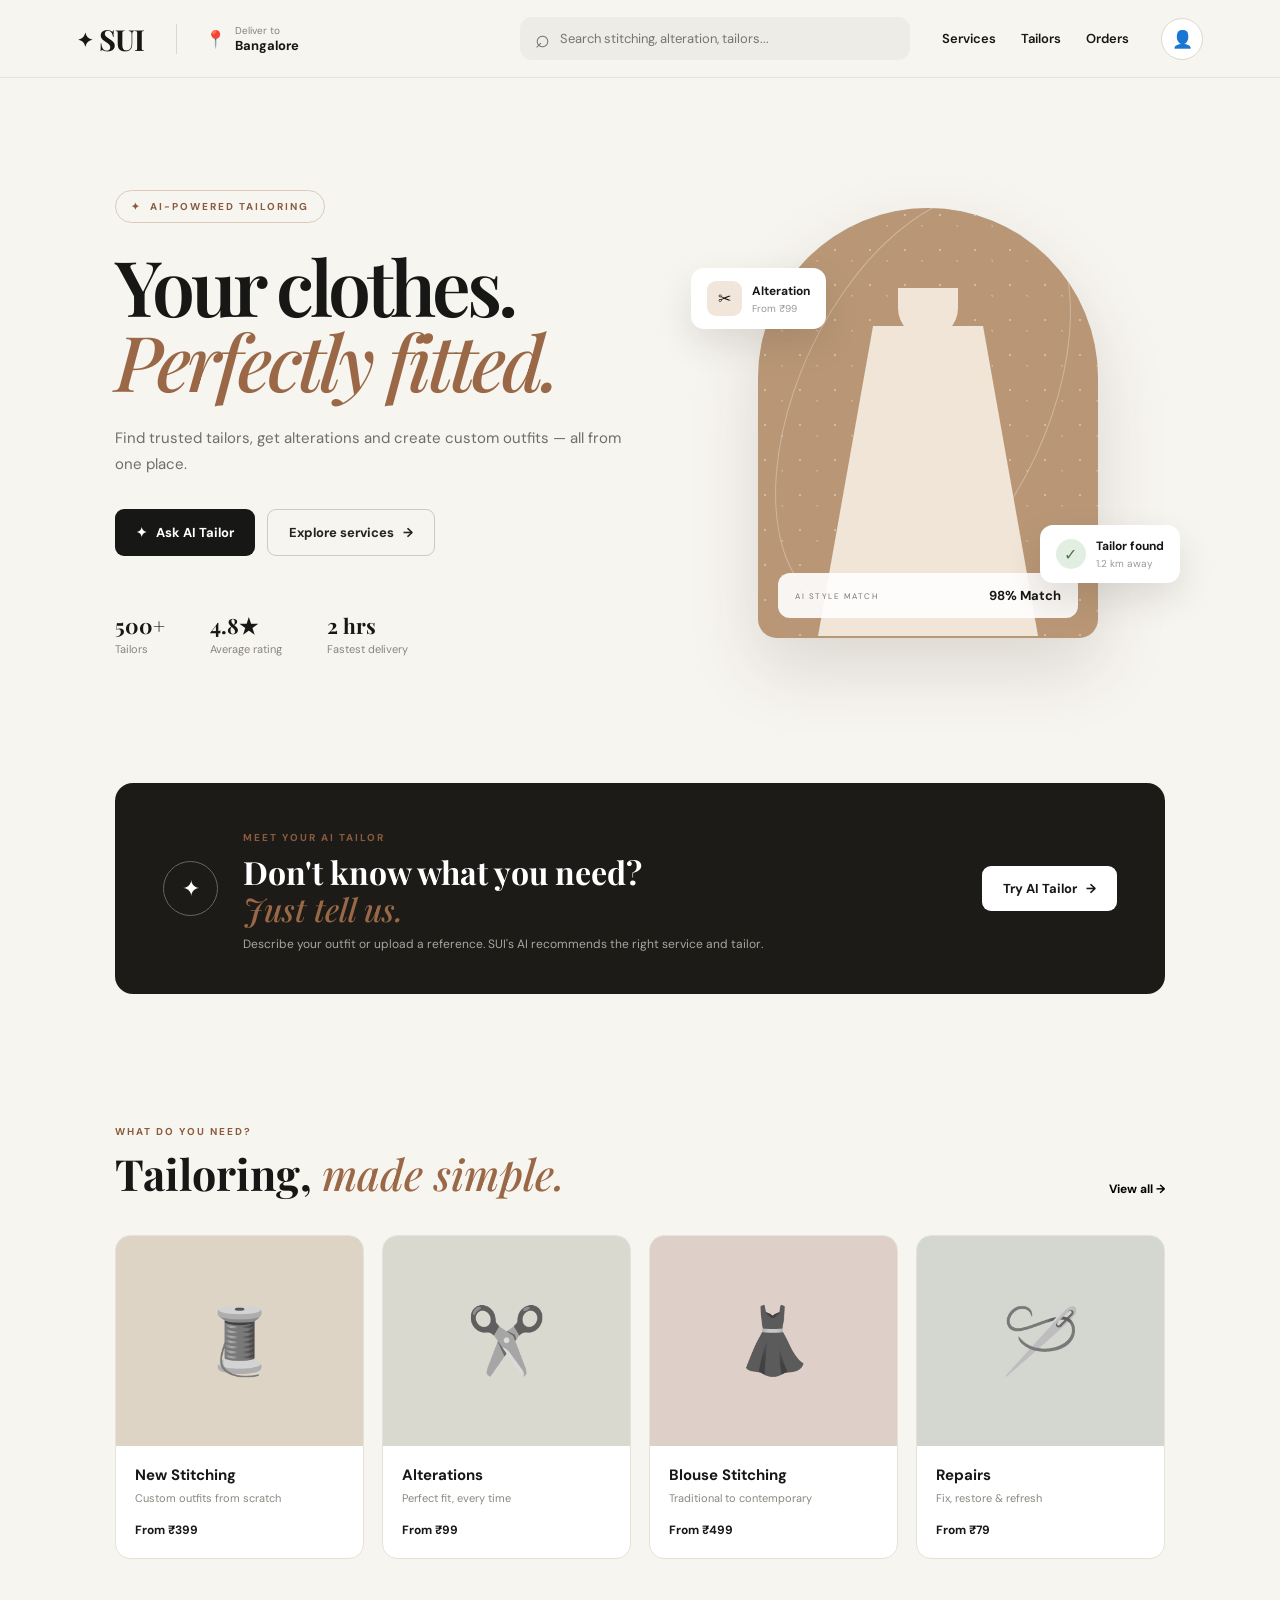
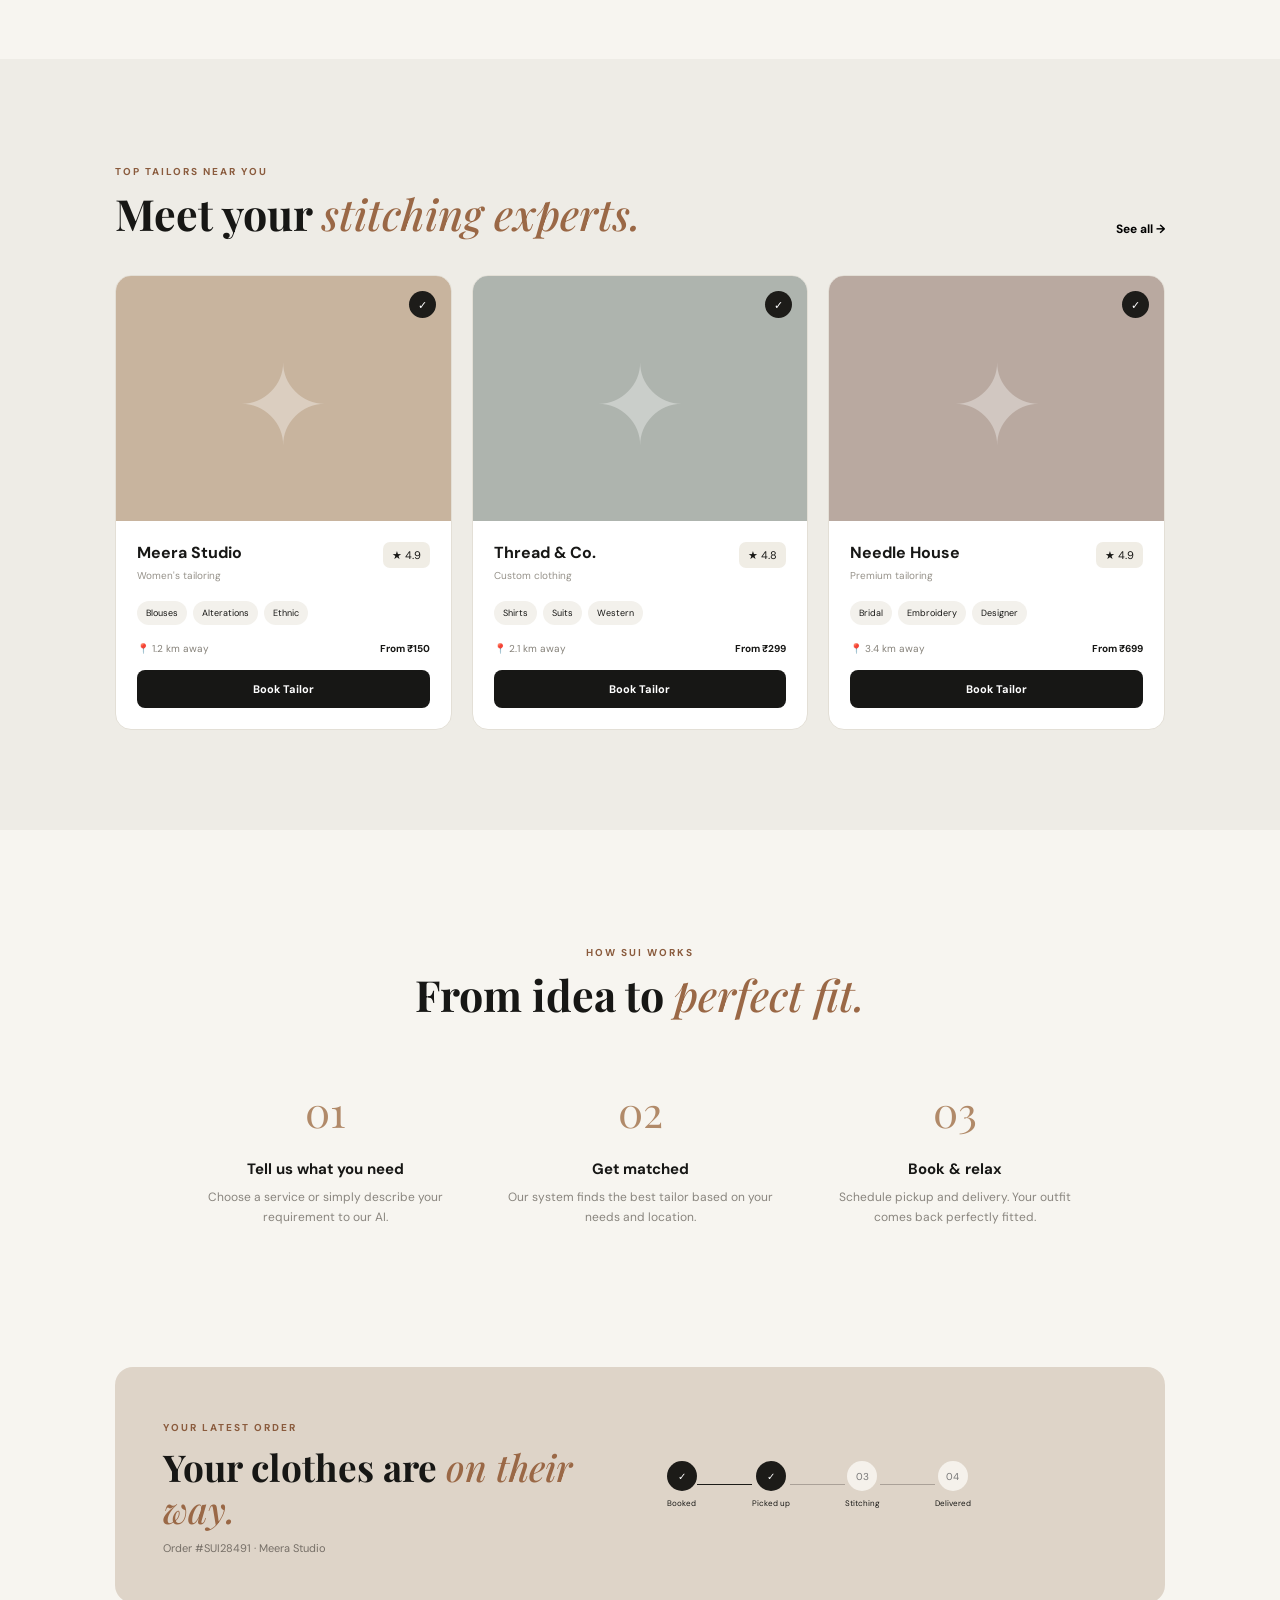
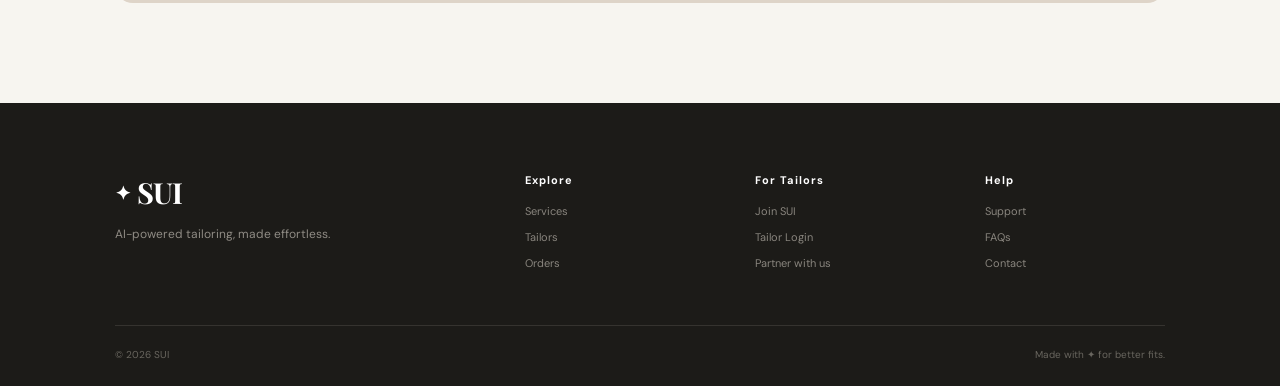
==== index.html @ bcc304ee "Add files via upload" ====
<!DOCTYPE html>
<html lang="en">
<head>
    <meta charset="UTF-8">
    <meta name="viewport" content="width=device-width, initial-scale=1.0">

    <title>SUI — AI Tailoring</title>

    <link rel="preconnect" href="https://fonts.googleapis.com">
    <link rel="preconnect" href="https://fonts.gstatic.com" crossorigin>

    <link href="https://fonts.googleapis.com/css2?family=DM+Sans:wght@400;500;600;700&family=Playfair+Display:wght@500;600;700&display=swap" rel="stylesheet">

    <link rel="stylesheet" href="style.css">
</head>

<body>

<!-- =========================================================
     NAVBAR
========================================================= -->

<nav class="navbar">

    <div class="logo">
        <span class="logo-icon">✦</span>
        SUI
    </div>

    <div class="location">
        <span>📍</span>
        <div>
            <small>Deliver to</small>
            <strong>Bangalore</strong>
        </div>
    </div>

    <div class="nav-search">
        <span>⌕</span>
        <input
            type="text"
            id="searchInput"
            placeholder="Search stitching, alteration, tailors..."
        >
    </div>

    <div class="nav-links">
        <a href="#services">Services</a>
        <a href="#tailors">Tailors</a>
        <a href="#orders">Orders</a>
    </div>

    <button class="profile-btn">
        <span>👤</span>
    </button>

</nav>


<!-- =========================================================
     HERO
========================================================= -->

<section class="hero">

    <div class="hero-content">

        <div class="hero-badge">
            <span>✦</span>
            AI-POWERED TAILORING
        </div>

        <h1>
            Your clothes.
            <br>
            <em>Perfectly fitted.</em>
        </h1>

        <p>
            Find trusted tailors, get alterations and create
            custom outfits — all from one place.
        </p>

        <div class="hero-buttons">

            <button class="primary-btn" onclick="openAI()">
                <span>✦</span>
                Ask AI Tailor
            </button>

            <button class="secondary-btn" onclick="scrollToServices()">
                Explore services
                <span>→</span>
            </button>

        </div>

        <div class="hero-stats">

            <div>
                <strong>500+</strong>
                <span>Tailors</span>
            </div>

            <div>
                <strong>4.8★</strong>
                <span>Average rating</span>
            </div>

            <div>
                <strong>2 hrs</strong>
                <span>Fastest delivery</span>
            </div>

        </div>

    </div>


    <div class="hero-visual">

        <div class="floating-card card-one">
            <span class="floating-icon">✂</span>
            <div>
                <strong>Alteration</strong>
                <small>From ₹99</small>
            </div>
        </div>

        <div class="fashion-card">

            <div class="fashion-pattern">
                <div class="thread-line"></div>

                <div class="dress-shape">
                    <div class="dress-neck"></div>
                    <div class="dress-body"></div>
                </div>
            </div>

            <div class="fashion-label">
                <span>AI STYLE MATCH</span>
                <strong>98% Match</strong>
            </div>

        </div>

        <div class="floating-card card-two">
            <span class="check">✓</span>
            <div>
                <strong>Tailor found</strong>
                <small>1.2 km away</small>
            </div>
        </div>

    </div>

</section>


<!-- =========================================================
     AI BANNER
========================================================= -->

<section class="ai-section">

    <div class="ai-box">

        <div class="ai-left">

            <div class="ai-symbol">✦</div>

            <div>
                <span class="section-label">MEET YOUR AI TAILOR</span>

                <h2>
                    Don't know what you need?
                    <br>
                    <em>Just tell us.</em>
                </h2>

                <p>
                    Describe your outfit or upload a reference.
                    SUI's AI recommends the right service and tailor.
                </p>
            </div>

        </div>

        <button class="white-btn" onclick="openAI()">
            Try AI Tailor
            <span>→</span>
        </button>

    </div>

</section>


<!-- =========================================================
     SERVICES
========================================================= -->

<section class="section" id="services">

    <div class="section-heading">

        <div>
            <span class="section-label">WHAT DO YOU NEED?</span>

            <h2>
                Tailoring,
                <em>made simple.</em>
            </h2>
        </div>

        <button class="view-btn">
            View all →
        </button>

    </div>


    <div class="service-grid">

        <div class="service-card" onclick="selectService('Stitching')">
            <div class="service-image stitching">
                <span>🧵</span>
            </div>

            <div class="service-info">
                <h3>New Stitching</h3>
                <p>Custom outfits from scratch</p>
                <strong>From ₹399</strong>
            </div>
        </div>


        <div class="service-card" onclick="selectService('Alteration')">
            <div class="service-image alteration">
                <span>✂️</span>
            </div>

            <div class="service-info">
                <h3>Alterations</h3>
                <p>Perfect fit, every time</p>
                <strong>From ₹99</strong>
            </div>
        </div>


        <div class="service-card" onclick="selectService('Blouse')">
            <div class="service-image blouse">
                <span>👗</span>
            </div>

            <div class="service-info">
                <h3>Blouse Stitching</h3>
                <p>Traditional to contemporary</p>
                <strong>From ₹499</strong>
            </div>
        </div>


        <div class="service-card" onclick="selectService('Repair')">
            <div class="service-image repair">
                <span>🪡</span>
            </div>

            <div class="service-info">
                <h3>Repairs</h3>
                <p>Fix, restore & refresh</p>
                <strong>From ₹79</strong>
            </div>
        </div>

    </div>

</section>


<!-- =========================================================
     TAILORS
========================================================= -->

<section class="section tailor-section" id="tailors">

    <div class="section-heading">

        <div>
            <span class="section-label">TOP TAILORS NEAR YOU</span>

            <h2>
                Meet your
                <em>stitching experts.</em>
            </h2>
        </div>

        <button class="view-btn">
            See all →
        </button>

    </div>


    <div class="tailor-grid">

        <!-- Tailor 1 -->

        <div class="tailor-card">

            <div class="tailor-photo photo-one">
                <span class="verified">✓</span>
            </div>

            <div class="tailor-content">

                <div class="tailor-title">
                    <div>
                        <h3>Meera Studio</h3>
                        <span>Women's tailoring</span>
                    </div>

                    <div class="rating">
                        ★ 4.9
                    </div>
                </div>

                <div class="tailor-tags">
                    <span>Blouses</span>
                    <span>Alterations</span>
                    <span>Ethnic</span>
                </div>

                <div class="tailor-bottom">
                    <span>📍 1.2 km away</span>
                    <strong>From ₹150</strong>
                </div>

                <button class="book-btn" onclick="bookTailor('Meera Studio')">
                    Book Tailor
                </button>

            </div>

        </div>


        <!-- Tailor 2 -->

        <div class="tailor-card">

            <div class="tailor-photo photo-two">
                <span class="verified">✓</span>
            </div>

            <div class="tailor-content">

                <div class="tailor-title">
                    <div>
                        <h3>Thread & Co.</h3>
                        <span>Custom clothing</span>
                    </div>

                    <div class="rating">
                        ★ 4.8
                    </div>
                </div>

                <div class="tailor-tags">
                    <span>Shirts</span>
                    <span>Suits</span>
                    <span>Western</span>
                </div>

                <div class="tailor-bottom">
                    <span>📍 2.1 km away</span>
                    <strong>From ₹299</strong>
                </div>

                <button class="book-btn" onclick="bookTailor('Thread & Co.')">
                    Book Tailor
                </button>

            </div>

        </div>


        <!-- Tailor 3 -->

        <div class="tailor-card">

            <div class="tailor-photo photo-three">
                <span class="verified">✓</span>
            </div>

            <div class="tailor-content">

                <div class="tailor-title">
                    <div>
                        <h3>Needle House</h3>
                        <span>Premium tailoring</span>
                    </div>

                    <div class="rating">
                        ★ 4.9
                    </div>
                </div>

                <div class="tailor-tags">
                    <span>Bridal</span>
                    <span>Embroidery</span>
                    <span>Designer</span>
                </div>

                <div class="tailor-bottom">
                    <span>📍 3.4 km away</span>
                    <strong>From ₹699</strong>
                </div>

                <button class="book-btn" onclick="bookTailor('Needle House')">
                    Book Tailor
                </button>

            </div>

        </div>

    </div>

</section>


<!-- =========================================================
     HOW IT WORKS
========================================================= -->

<section class="how-section">

    <div class="how-header">

        <span class="section-label">HOW SUI WORKS</span>

        <h2>
            From idea to
            <em>perfect fit.</em>
        </h2>

    </div>


    <div class="steps">

        <div class="step">

            <div class="step-number">01</div>

            <div>
                <h3>Tell us what you need</h3>
                <p>
                    Choose a service or simply describe
                    your requirement to our AI.
                </p>
            </div>

        </div>


        <div class="step">

            <div class="step-number">02</div>

            <div>
                <h3>Get matched</h3>
                <p>
                    Our system finds the best tailor
                    based on your needs and location.
                </p>
            </div>

        </div>


        <div class="step">

            <div class="step-number">03</div>

            <div>
                <h3>Book & relax</h3>
                <p>
                    Schedule pickup and delivery.
                    Your outfit comes back perfectly fitted.
                </p>
            </div>

        </div>

    </div>

</section>


<!-- =========================================================
     ORDERS
========================================================= -->

<section class="section order-section" id="orders">

    <div class="order-card">

        <div class="order-left">

            <span class="section-label">YOUR LATEST ORDER</span>

            <h2>
                Your clothes are
                <em>on their way.</em>
            </h2>

            <p>Order #SUI28491 · Meera Studio</p>

        </div>


        <div class="tracking">

            <div class="track-step active">
                <span>✓</span>
                <small>Booked</small>
            </div>

            <div class="track-line active"></div>

            <div class="track-step active">
                <span>✓</span>
                <small>Picked up</small>
            </div>

            <div class="track-line"></div>

            <div class="track-step">
                <span>03</span>
                <small>Stitching</small>
            </div>

            <div class="track-line"></div>

            <div class="track-step">
                <span>04</span>
                <small>Delivered</small>
            </div>

        </div>

    </div>

</section>


<!-- =========================================================
     FOOTER
========================================================= -->

<footer>

    <div class="footer-top">

        <div class="footer-brand">

            <div class="logo">
                <span class="logo-icon">✦</span>
                SUI
            </div>

            <p>
                AI-powered tailoring,
                made effortless.
            </p>

        </div>


        <div class="footer-column">

            <h4>Explore</h4>

            <a href="#services">Services</a>
            <a href="#tailors">Tailors</a>
            <a href="#orders">Orders</a>

        </div>


        <div class="footer-column">

            <h4>For Tailors</h4>

            <a href="#">Join SUI</a>
            <a href="#">Tailor Login</a>
            <a href="#">Partner with us</a>

        </div>


        <div class="footer-column">

            <h4>Help</h4>

            <a href="#">Support</a>
            <a href="#">FAQs</a>
            <a href="#">Contact</a>

        </div>

    </div>


    <div class="footer-bottom">

        <span>© 2026 SUI</span>

        <span>Made with ✦ for better fits.</span>

    </div>

</footer>


<!-- =========================================================
     AI MODAL
========================================================= -->

<div class="modal-overlay" id="aiModal">

    <div class="ai-modal">

        <button class="close-btn" onclick="closeAI()">×</button>

        <div class="modal-icon">✦</div>

        <span class="section-label">SUI AI</span>

        <h2>
            What can I help you
            <em>stitch?</em>
        </h2>

        <p>
            Tell me about your outfit, alteration
            or design idea.
        </p>


        <div class="chat-area" id="chatArea">

            <div class="ai-message">
                Hi! 👋 I'm your AI Tailor.
                What would you like to get stitched or altered?
            </div>

        </div>


        <div class="ai-input">

            <input
                type="text"
                id="aiInput"
                placeholder="e.g. My kurti is too loose..."
                onkeydown="handleAIKey(event)"
            >

            <button onclick="sendAI()">
                →
            </button>

        </div>


        <div class="ai-suggestions">

            <button onclick="quickAI('I need a blouse stitched')">
                👗 Blouse
            </button>

            <button onclick="quickAI('I need alteration')">
                ✂️ Alteration
            </button>

            <button onclick="quickAI('I want a custom outfit')">
                ✨ Custom outfit
            </button>

        </div>

    </div>

</div>


<!-- =========================================================
     BOOKING MODAL
========================================================= -->

<div class="modal-overlay" id="bookingModal">

    <div class="booking-modal">

        <button class="close-btn" onclick="closeBooking()">×</button>

        <span class="section-label">BOOK YOUR TAILOR</span>

        <h2 id="bookingTitle">
            Book Tailor
        </h2>

        <p>
            Select your preferred service.
        </p>


        <div class="booking-options">

            <button onclick="chooseBooking('Alteration', 150)">
                <span>✂️</span>
                <div>
                    <strong>Alteration</strong>
                    <small>From ₹150</small>
                </div>
            </button>

            <button onclick="chooseBooking('New Stitching', 399)">
                <span>🧵</span>
                <div>
                    <strong>New Stitching</strong>
                    <small>From ₹399</small>
                </div>
            </button>

            <button onclick="chooseBooking('Custom Design', 699)">
                <span>✨</span>
                <div>
                    <strong>Custom Design</strong>
                    <small>From ₹699</small>
                </div>
            </button>

        </div>

    </div>

</div>


<!-- =========================================================
     TOAST
========================================================= -->

<div class="toast" id="toast">
    <span>✓</span>
    <p id="toastText">Done!</p>
</div>


<script src="script.js"></script>

</body>
</html>
---- style.css ----
/* =========================================================
   RESET
========================================================= */

* {
    margin: 0;
    padding: 0;
    box-sizing: border-box;
}

html {
    scroll-behavior: smooth;
}

body {
    font-family: "DM Sans", sans-serif;
    background: #f7f5f0;
    color: #171715;
    overflow-x: hidden;
}

button,
input {
    font-family: inherit;
}

button {
    cursor: pointer;
}

a {
    text-decoration: none;
    color: inherit;
}


/* =========================================================
   NAVBAR
========================================================= */

.navbar {
    height: 78px;
    display: flex;
    align-items: center;
    padding: 0 6%;
    gap: 32px;
    background: rgba(247, 245, 240, 0.94);
    border-bottom: 1px solid #e7e3da;
    position: sticky;
    top: 0;
    z-index: 100;
    backdrop-filter: blur(16px);
}

.logo {
    font-family: "Playfair Display", serif;
    font-size: 29px;
    font-weight: 700;
    letter-spacing: -1px;
    display: flex;
    align-items: center;
    gap: 7px;
}

.logo-icon {
    font-size: 19px;
}

.location {
    display: flex;
    align-items: center;
    gap: 9px;
    border-left: 1px solid #ddd8ce;
    padding-left: 28px;
}

.location span {
    font-size: 17px;
}

.location div {
    display: flex;
    flex-direction: column;
}

.location small {
    font-size: 10px;
    color: #858179;
}

.location strong {
    font-size: 13px;
}

.nav-search {
    height: 43px;
    flex: 1;
    max-width: 390px;
    margin-left: auto;
    background: #eeece6;
    border-radius: 12px;
    display: flex;
    align-items: center;
    padding: 0 15px;
    gap: 10px;
}

.nav-search span {
    font-size: 25px;
    color: #77736c;
}

.nav-search input {
    width: 100%;
    border: none;
    outline: none;
    background: transparent;
    font-size: 13px;
}

.nav-links {
    display: flex;
    gap: 25px;
    font-size: 13px;
    font-weight: 600;
}

.nav-links a {
    transition: 0.2s;
}

.nav-links a:hover {
    opacity: 0.5;
}

.profile-btn {
    width: 42px;
    height: 42px;
    border-radius: 50%;
    border: 1px solid #ddd8ce;
    background: #fff;
    font-size: 17px;
}


/* =========================================================
   HERO
========================================================= */

.hero {
    min-height: 650px;
    padding: 90px 9% 80px;
    display: grid;
    grid-template-columns: 1fr 0.9fr;
    align-items: center;
    gap: 50px;
    background: #f7f5f0;
}

.hero-content {
    max-width: 650px;
}

.hero-badge,
.section-label {
    font-size: 10px;
    letter-spacing: 2px;
    font-weight: 700;
    color: #8a5b3d;
}

.hero-badge {
    display: inline-flex;
    align-items: center;
    gap: 9px;
    border: 1px solid #d9cabb;
    border-radius: 100px;
    padding: 9px 15px;
    margin-bottom: 25px;
}

.hero h1 {
    font-family: "Playfair Display", serif;
    font-size: clamp(55px, 6vw, 88px);
    line-height: 0.98;
    letter-spacing: -4px;
    font-weight: 600;
}

.hero h1 em,
h2 em {
    color: #9a6846;
    font-style: italic;
    font-weight: 500;
}

.hero-content > p {
    max-width: 510px;
    color: #716e68;
    line-height: 1.7;
    margin-top: 28px;
    font-size: 15px;
}

.hero-buttons {
    display: flex;
    gap: 12px;
    margin-top: 32px;
}

.primary-btn,
.secondary-btn,
.white-btn {
    border-radius: 9px;
    padding: 14px 21px;
    font-size: 13px;
    font-weight: 700;
    border: none;
    display: flex;
    gap: 9px;
    align-items: center;
    justify-content: center;
}

.primary-btn {
    background: #171715;
    color: white;
}

.secondary-btn {
    background: transparent;
    border: 1px solid #cfc9be;
    color: #24231f;
}

.hero-stats {
    display: flex;
    gap: 45px;
    margin-top: 55px;
}

.hero-stats div {
    display: flex;
    flex-direction: column;
    gap: 3px;
}

.hero-stats strong {
    font-family: "Playfair Display", serif;
    font-size: 21px;
}

.hero-stats span {
    color: #89857d;
    font-size: 11px;
}


/* =========================================================
   HERO VISUAL
========================================================= */

.hero-visual {
    position: relative;
    min-height: 510px;
    display: flex;
    align-items: center;
    justify-content: center;
}

.fashion-card {
    width: 340px;
    height: 430px;
    background: #e2d3c2;
    border-radius: 180px 180px 20px 20px;
    overflow: hidden;
    position: relative;
    box-shadow: 0 30px 70px rgba(65, 47, 33, 0.15);
}

.fashion-pattern {
    width: 100%;
    height: 100%;
    position: relative;
    background:
        radial-gradient(circle at 20% 20%, rgba(255,255,255,.35) 1px, transparent 1px),
        radial-gradient(circle at 70% 50%, rgba(255,255,255,.25) 1px, transparent 1px),
        #b99776;
    background-size: 35px 35px;
}

.thread-line {
    position: absolute;
    width: 250px;
    height: 450px;
    border: 1px solid rgba(255,255,255,.3);
    border-radius: 50%;
    left: 40px;
    top: -30px;
    transform: rotate(25deg);
}

.dress-shape {
    position: absolute;
    width: 220px;
    height: 350px;
    bottom: 0;
    left: 60px;
}

.dress-neck {
    position: absolute;
    width: 60px;
    height: 50px;
    background: #f1e5d8;
    left: 80px;
    top: 0;
    border-radius: 0 0 35px 35px;
}

.dress-body {
    position: absolute;
    width: 220px;
    height: 310px;
    top: 38px;
    background: #f1e5d8;
    clip-path: polygon(25% 0, 75% 0, 100% 100%, 0 100%);
}

.fashion-label {
    position: absolute;
    bottom: 20px;
    left: 20px;
    right: 20px;
    background: rgba(255,255,255,.9);
    padding: 14px 17px;
    border-radius: 12px;
    display: flex;
    justify-content: space-between;
    align-items: center;
}

.fashion-label span {
    font-size: 8px;
    letter-spacing: 1.5px;
    color: #777;
}

.fashion-label strong {
    font-size: 13px;
}

.floating-card {
    position: absolute;
    background: white;
    border-radius: 13px;
    padding: 13px 16px;
    display: flex;
    align-items: center;
    gap: 10px;
    box-shadow: 0 15px 35px rgba(50, 40, 30, .12);
    z-index: 2;
}

.floating-card strong {
    display: block;
    font-size: 12px;
}

.floating-card small {
    display: block;
    color: #999;
    font-size: 10px;
    margin-top: 3px;
}

.floating-icon {
    width: 35px;
    height: 35px;
    border-radius: 9px;
    background: #f1e6d9;
    display: grid;
    place-items: center;
}

.card-one {
    top: 100px;
    left: 0;
}

.card-two {
    right: -15px;
    bottom: 95px;
}

.check {
    width: 30px;
    height: 30px;
    border-radius: 50%;
    background: #e3eee3;
    color: #507351;
    display: grid;
    place-items: center;
}


/* =========================================================
   AI SECTION
========================================================= */

.ai-section {
    padding: 25px 9%;
}

.ai-box {
    background: #1c1b18;
    color: white;
    border-radius: 18px;
    padding: 42px 48px;
    display: flex;
    align-items: center;
    justify-content: space-between;
}

.ai-left {
    display: flex;
    align-items: center;
    gap: 25px;
}

.ai-symbol {
    width: 55px;
    height: 55px;
    border: 1px solid #69645c;
    border-radius: 50%;
    display: grid;
    place-items: center;
    font-size: 22px;
}

.ai-box h2 {
    font-family: "Playfair Display", serif;
    font-size: 32px;
    line-height: 1.15;
    margin: 8px 0;
}

.ai-box p {
    color: #aaa69d;
    font-size: 12px;
    max-width: 530px;
}

.white-btn {
    background: white;
    color: #171715;
    white-space: nowrap;
}


/* =========================================================
   SECTIONS
========================================================= */

.section {
    padding: 100px 9%;
}

.section-heading {
    display: flex;
    align-items: end;
    justify-content: space-between;
    margin-bottom: 38px;
}

.section-heading h2,
.how-header h2 {
    font-family: "Playfair Display", serif;
    font-size: 43px;
    line-height: 1.1;
    margin-top: 10px;
}

.view-btn {
    background: transparent;
    border: none;
    font-size: 12px;
    font-weight: 700;
}


/* =========================================================
   SERVICES
========================================================= */

.service-grid {
    display: grid;
    grid-template-columns: repeat(4, 1fr);
    gap: 18px;
}

.service-card {
    background: white;
    border: 1px solid #e7e2d9;
    border-radius: 15px;
    overflow: hidden;
    cursor: pointer;
    transition: transform .3s, box-shadow .3s;
}

.service-card:hover {
    transform: translateY(-6px);
    box-shadow: 0 20px 40px rgba(40,30,20,.09);
}

.service-image {
    height: 210px;
    display: grid;
    place-items: center;
    position: relative;
    overflow: hidden;
}

.service-image span {
    font-size: 65px;
    filter: grayscale(1);
    transition: transform .3s;
}

.service-card:hover .service-image span {
    transform: scale(1.1);
}

.stitching {
    background: #ddd4c6;
}

.alteration {
    background: #d9d9d0;
}

.blouse {
    background: #ded0c8;
}

.repair {
    background: #d4d7d0;
}

.service-info {
    padding: 19px;
}

.service-info h3 {
    font-size: 15px;
}

.service-info p {
    color: #8b877f;
    font-size: 11px;
    margin: 6px 0 13px;
}

.service-info strong {
    font-size: 12px;
}


/* =========================================================
   TAILORS
========================================================= */

.tailor-section {
    background: #eeece6;
}

.tailor-grid {
    display: grid;
    grid-template-columns: repeat(3, 1fr);
    gap: 20px;
}

.tailor-card {
    background: white;
    border-radius: 16px;
    overflow: hidden;
    border: 1px solid #e3dfd6;
}

.tailor-photo {
    height: 245px;
    position: relative;
    display: flex;
    justify-content: center;
    align-items: center;
}

.photo-one {
    background: #c8b49e;
}

.photo-two {
    background: #aeb4ae;
}

.photo-three {
    background: #b9a9a0;
}

.tailor-photo::after {
    content: "✦";
    font-family: "Playfair Display";
    font-size: 110px;
    color: rgba(255,255,255,.35);
}

.verified {
    position: absolute;
    z-index: 2;
    right: 15px;
    top: 15px;
    width: 27px;
    height: 27px;
    border-radius: 50%;
    display: grid;
    place-items: center;
    background: #1d1c19;
    color: white;
    font-size: 11px;
}

.tailor-content {
    padding: 21px;
}

.tailor-title {
    display: flex;
    justify-content: space-between;
}

.tailor-title h3 {
    font-size: 16px;
}

.tailor-title span {
    font-size: 10px;
    color: #96928a;
}

.rating {
    background: #f0ede5;
    padding: 6px 9px;
    height: fit-content;
    border-radius: 7px;
    font-size: 11px;
}

.tailor-tags {
    display: flex;
    gap: 6px;
    margin: 17px 0;
}

.tailor-tags span {
    font-size: 9px;
    background: #f3f1ec;
    padding: 6px 9px;
    border-radius: 20px;
}

.tailor-bottom {
    display: flex;
    justify-content: space-between;
    color: #858179;
    font-size: 10px;
    margin-bottom: 15px;
}

.tailor-bottom strong {
    color: #171715;
}

.book-btn {
    width: 100%;
    padding: 12px;
    background: #171715;
    color: white;
    border: none;
    border-radius: 8px;
    font-size: 11px;
    font-weight: 700;
}


/* =========================================================
   HOW IT WORKS
========================================================= */

.how-section {
    padding: 110px 9%;
    background: #f7f5f0;
}

.how-header {
    text-align: center;
}

.steps {
    max-width: 900px;
    margin: 65px auto 0;
    display: grid;
    grid-template-columns: repeat(3, 1fr);
    gap: 45px;
}

.step {
    text-align: center;
}

.step-number {
    font-family: "Playfair Display", serif;
    font-size: 42px;
    color: #b18a69;
    margin-bottom: 20px;
}

.step h3 {
    font-size: 15px;
    margin-bottom: 9px;
}

.step p {
    color: #89857e;
    font-size: 12px;
    line-height: 1.6;
}


/* =========================================================
   ORDERS
========================================================= */

.order-section {
    padding-top: 30px;
}

.order-card {
    background: #ded4c8;
    border-radius: 18px;
    padding: 48px;
    display: flex;
    justify-content: space-between;
    align-items: center;
    gap: 50px;
}

.order-left h2 {
    font-family: "Playfair Display", serif;
    font-size: 37px;
    line-height: 1.15;
    margin: 10px 0;
}

.order-left p {
    font-size: 11px;
    color: #766f67;
}

.tracking {
    min-width: 450px;
    display: flex;
    align-items: center;
}

.track-step {
    text-align: center;
    display: flex;
    flex-direction: column;
    align-items: center;
    gap: 7px;
}

.track-step span {
    width: 30px;
    height: 30px;
    border-radius: 50%;
    background: #f5f1eb;
    display: grid;
    place-items: center;
    font-size: 10px;
    color: #777;
}

.track-step.active span {
    background: #1c1b18;
    color: white;
}

.track-step small {
    font-size: 8px;
    white-space: nowrap;
}

.track-line {
    height: 1px;
    width: 55px;
    background: #aaa198;
}

.track-line.active {
    background: #1c1b18;
}


/* =========================================================
   FOOTER
========================================================= */

footer {
    background: #1c1b18;
    color: white;
    padding: 70px 9% 25px;
}

.footer-top {
    display: grid;
    grid-template-columns: 2fr 1fr 1fr 1fr;
    gap: 50px;
    padding-bottom: 55px;
}

.footer-brand p {
    color: #8f8b84;
    font-size: 12px;
    margin-top: 15px;
}

.footer-column {
    display: flex;
    flex-direction: column;
    gap: 12px;
}

.footer-column h4 {
    font-size: 11px;
    letter-spacing: 1px;
    margin-bottom: 5px;
}

.footer-column a {
    color: #89857e;
    font-size: 11px;
}

.footer-bottom {
    border-top: 1px solid #35332f;
    padding-top: 22px;
    display: flex;
    justify-content: space-between;
    color: #69665f;
    font-size: 10px;
}


/* =========================================================
   MODALS
========================================================= */

.modal-overlay {
    position: fixed;
    inset: 0;
    background: rgba(15,14,12,.6);
    backdrop-filter: blur(8px);
    z-index: 500;
    display: none;
    align-items: center;
    justify-content: center;
    padding: 20px;
}

.modal-overlay.show {
    display: flex;
}

.ai-modal,
.booking-modal {
    background: #f7f5f0;
    width: 100%;
    max-width: 530px;
    border-radius: 20px;
    padding: 38px;
    position: relative;
    animation: modalIn .3s ease;
}

@keyframes modalIn {
    from {
        opacity: 0;
        transform: translateY(15px) scale(.97);
    }

    to {
        opacity: 1;
        transform: translateY(0) scale(1);
    }
}

.close-btn {
    position: absolute;
    right: 20px;
    top: 18px;
    border: none;
    background: #e9e6df;
    width: 32px;
    height: 32px;
    border-radius: 50%;
    font-size: 18px;
}

.modal-icon {
    width: 43px;
    height: 43px;
    background: #1c1b18;
    color: white;
    border-radius: 12px;
    display: grid;
    place-items: center;
    margin-bottom: 20px;
}

.ai-modal h2,
.booking-modal h2 {
    font-family: "Playfair Display", serif;
    font-size: 34px;
    line-height: 1.1;
    margin: 10px 0;
}

.ai-modal h2 em,
.booking-modal h2 em {
    color: #9a6846;
}

.ai-modal > p,
.booking-modal > p {
    color: #858179;
    font-size: 12px;
    margin-bottom: 25px;
}

.chat-area {
    height: 210px;
    overflow-y: auto;
    background: white;
    border-radius: 12px;
    padding: 15px;
    margin-bottom: 12px;
}

.ai-message,
.user-message {
    max-width: 85%;
    padding: 11px 13px;
    border-radius: 10px;
    font-size: 11px;
    line-height: 1.5;
    margin-bottom: 10px;
}

.ai-message {
    background: #eeeae3;
}

.user-message {
    background: #1c1b18;
    color: white;
    margin-left: auto;
}

.ai-input {
    display: flex;
    background: white;
    border: 1px solid #ddd8ce;
    border-radius: 10px;
    overflow: hidden;
}

.ai-input input {
    flex: 1;
    border: none;
    outline: none;
    padding: 13px;
    font-size: 11px;
}

.ai-input button {
    width: 48px;
    border: none;
    background: #1c1b18;
    color: white;
    font-size: 18px;
}

.ai-suggestions {
    display: flex;
    gap: 7px;
    margin-top: 12px;
    flex-wrap: wrap;
}

.ai-suggestions button {
    border: 1px solid #ddd8ce;
    background: white;
    padding: 8px 11px;
    border-radius: 20px;
    font-size: 9px;
}

.booking-options {
    display: flex;
    flex-direction: column;
    gap: 10px;
}

.booking-options button {
    border: 1px solid #ddd8ce;
    background: white;
    border-radius: 12px;
    padding: 14px;
    display: flex;
    align-items: center;
    gap: 14px;
    text-align: left;
}

.booking-options button > span {
    font-size: 25px;
}

.booking-options strong,
.booking-options small {
    display: block;
}

.booking-options strong {
    font-size: 12px;
}

.booking-options small {
    color: #89857e;
    font-size: 10px;
    margin-top: 3px;
}


/* =========================================================
   TOAST
========================================================= */

.toast {
    position: fixed;
    bottom: 25px;
    right: 25px;
    background: #1c1b18;
    color: white;
    padding: 13px 18px;
    border-radius: 10px;
    display: flex;
    align-items: center;
    gap: 9px;
    font-size: 11px;
    transform: translateY(100px);
    opacity: 0;
    transition: .3s;
    z-index: 1000;
}

.toast.show {
    transform: translateY(0);
    opacity: 1;
}

.toast span {
    width: 20px;
    height: 20px;
    border-radius: 50%;
    background: #527454;
    display: grid;
    place-items: center;
}


/* =========================================================
   RESPONSIVE
========================================================= */

@media (max-width: 1000px) {

    .nav-links {
        display: none;
    }

    .hero {
        grid-template-columns: 1fr;
        padding-top: 60px;
    }

    .hero-visual {
        max-width: 600px;
        width: 100%;
        margin: auto;
    }

    .service-grid {
        grid-template-columns: repeat(2, 1fr);
    }

    .tailor-grid {
        grid-template-columns: 1fr;
    }

    .order-card {
        flex-direction: column;
        align-items: flex-start;
    }

    .tracking {
        min-width: 0;
        width: 100%;
    }

}


@media (max-width: 650px) {

    .navbar {
        padding: 0 5%;
        gap: 12px;
    }

    .location,
    .nav-links {
        display: none;
    }

    .nav-search {
        max-width: none;
    }

    .hero {
        padding: 55px 6%;
    }

    .hero h1 {
        font-size: 55px;
        letter-spacing: -3px;
    }

    .hero-visual {
        min-height: 430px;
    }

    .fashion-card {
        width: 280px;
        height: 370px;
    }

    .card-one {
        left: -5px;
    }

    .card-two {
        right: -5px;
    }

    .ai-section,
    .section {
        padding-left: 6%;
        padding-right: 6%;
    }

    .ai-box {
        padding: 30px;
        flex-direction: column;
        align-items: flex-start;
        gap: 25px;
    }

    .ai-left {
        align-items: flex-start;
    }

    .section-heading {
        align-items: flex-start;
        gap: 20px;
        flex-direction: column;
    }

    .section-heading h2,
    .how-header h2 {
        font-size: 35px;
    }

    .service-grid {
        grid-template-columns: 1fr 1fr;
        gap: 10px;
    }

    .service-image {
        height: 150px;
    }

    .service-image span {
        font-size: 45px;
    }

    .steps {
        grid-template-columns: 1fr;
        gap: 35px;
    }

    .order-card {
        padding: 30px;
    }

    .order-left h2 {
        font-size: 30px;
    }

    .tracking {
        transform: scale(.85);
        transform-origin: left;
    }

    .footer-top {
        grid-template-columns: 1fr 1fr;
    }

    .footer-brand {
        grid-column: 1 / -1;
    }

    .footer-bottom {
        flex-direction: column;
        gap: 8px;
    }

    .ai-modal,
    .booking-modal {
        padding: 27px;
    }

}
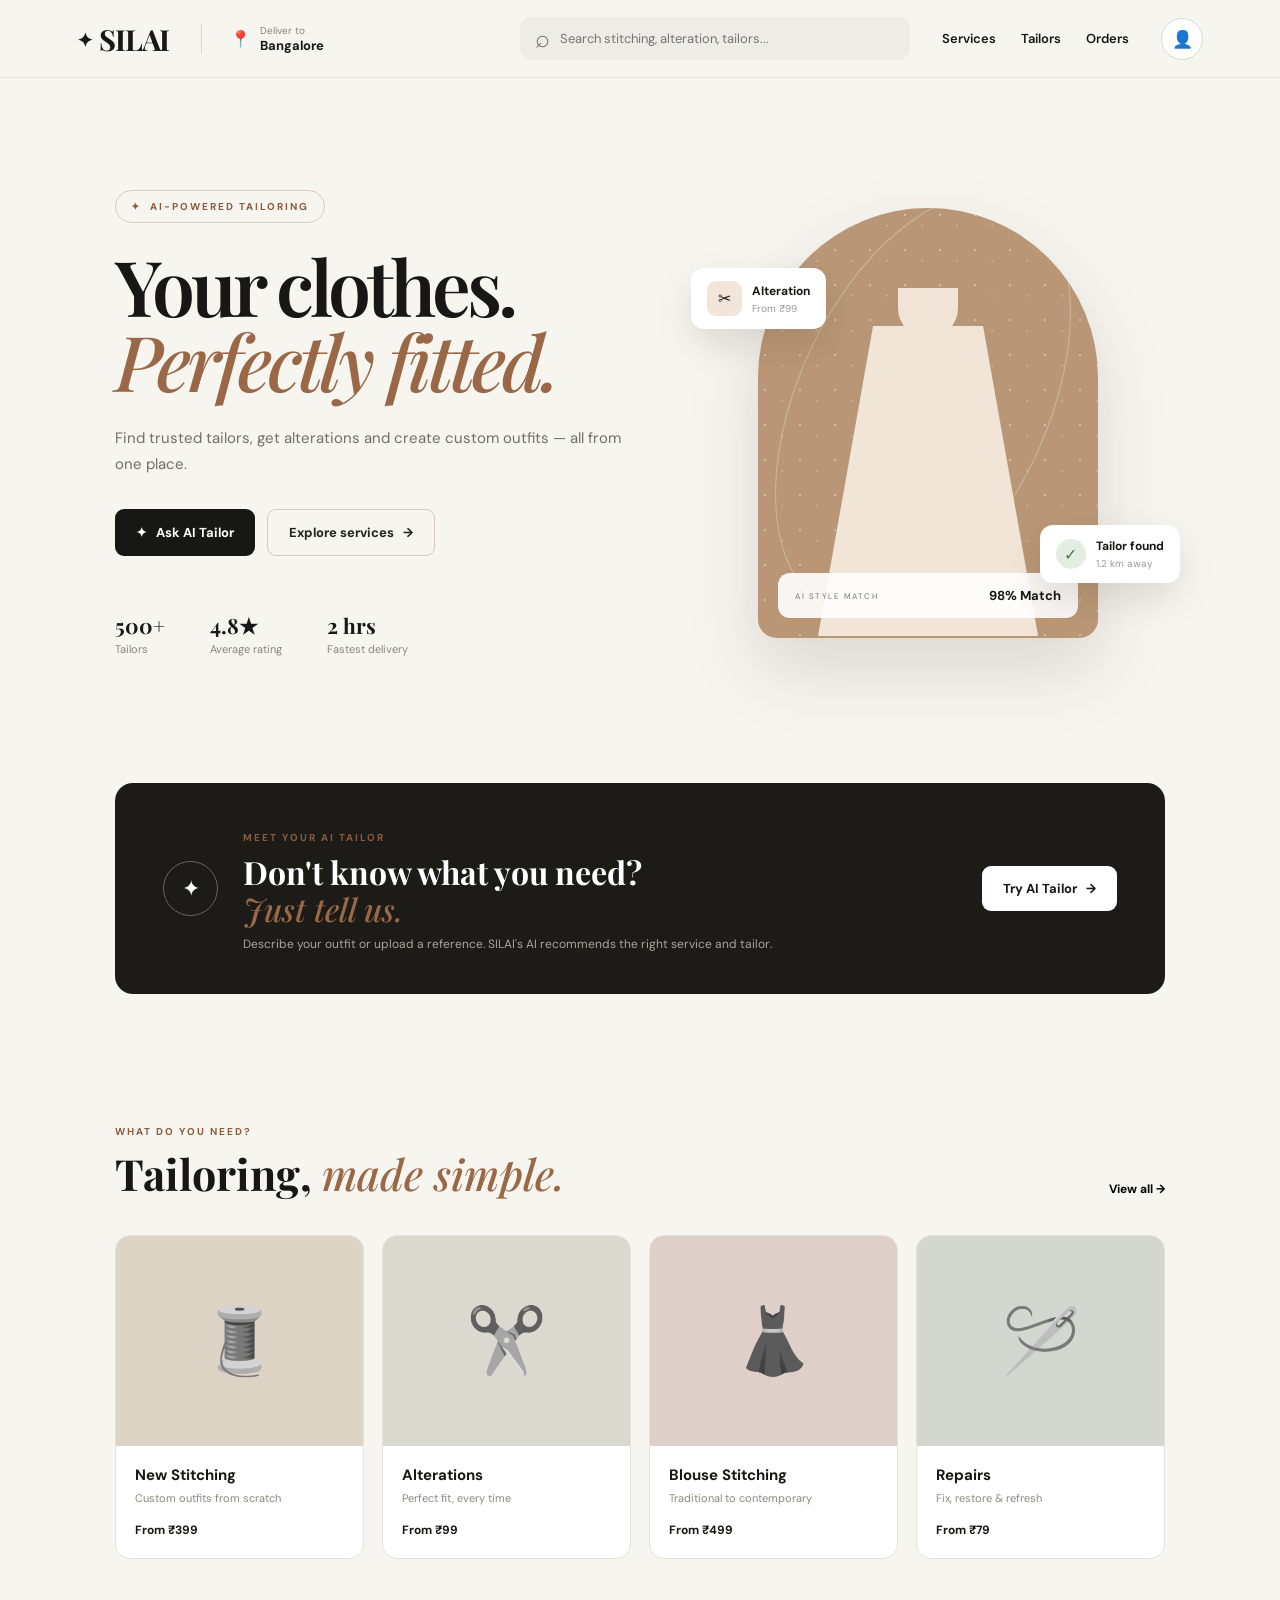
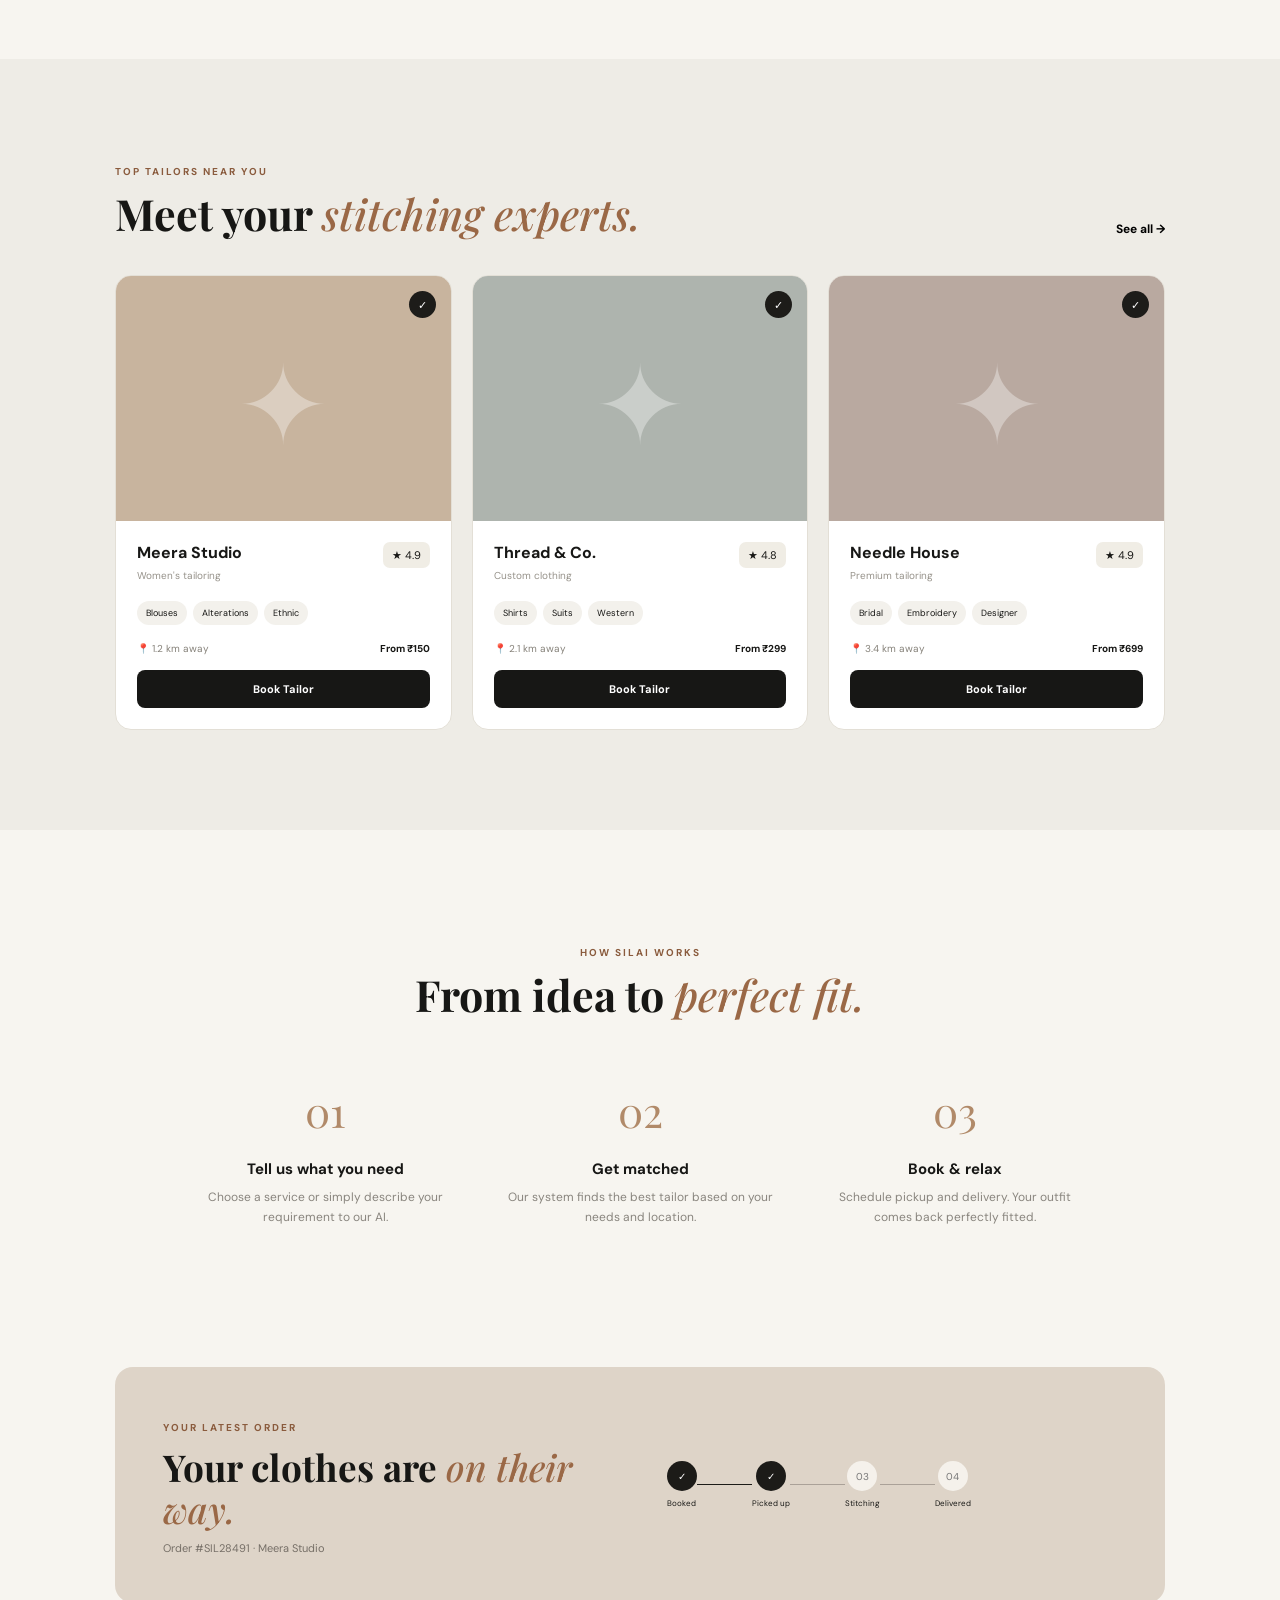
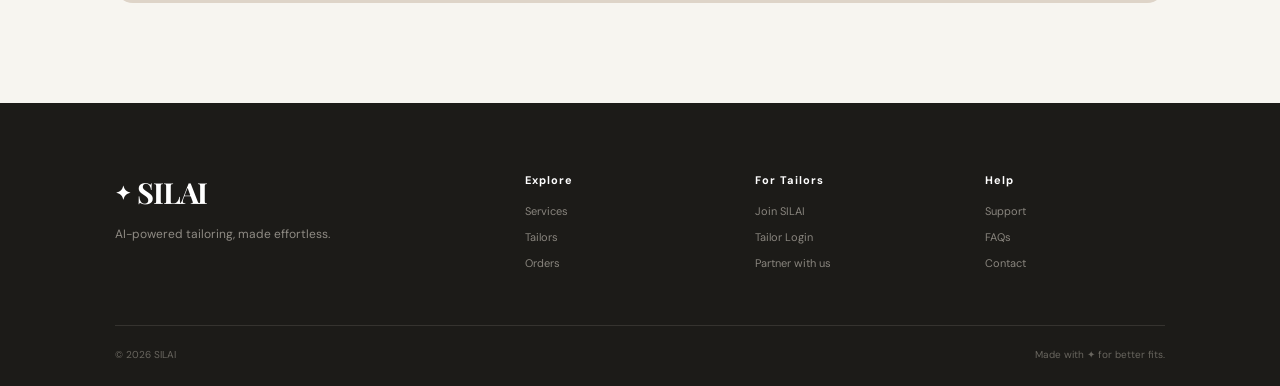
==== commit 9e9292f9: "changed names" ====
--- a/index.html
+++ b/index.html
@@ -4,7 +4,7 @@
     <meta charset="UTF-8">
     <meta name="viewport" content="width=device-width, initial-scale=1.0">
 
-    <title>SUI — AI Tailoring</title>
+    <title>SILAI — AI Tailoring</title>
 
     <link rel="preconnect" href="https://fonts.googleapis.com">
     <link rel="preconnect" href="https://fonts.gstatic.com" crossorigin>
@@ -24,7 +24,7 @@
 
     <div class="logo">
         <span class="logo-icon">✦</span>
-        SUI
+        SILAI
     </div>
 
     <div class="location">
@@ -181,7 +181,7 @@
 
                 <p>
                     Describe your outfit or upload a reference.
-                    SUI's AI recommends the right service and tailor.
+                    SILAI's AI recommends the right service and tailor.
                 </p>
             </div>
 
@@ -440,7 +440,7 @@
 
     <div class="how-header">
 
-        <span class="section-label">HOW SUI WORKS</span>
+        <span class="section-label">HOW SILAI WORKS</span>
 
         <h2>
             From idea to
@@ -518,7 +518,7 @@
                 <em>on their way.</em>
             </h2>
 
-            <p>Order #SUI28491 · Meera Studio</p>
+            <p>Order #SIL28491 · Meera Studio</p>
 
         </div>
 
@@ -570,7 +570,7 @@
 
             <div class="logo">
                 <span class="logo-icon">✦</span>
-                SUI
+                SILAI
             </div>
 
             <p>
@@ -596,7 +596,7 @@
 
             <h4>For Tailors</h4>
 
-            <a href="#">Join SUI</a>
+            <a href="#">Join SILAI</a>
             <a href="#">Tailor Login</a>
             <a href="#">Partner with us</a>
 
@@ -618,7 +618,7 @@
 
     <div class="footer-bottom">
 
-        <span>© 2026 SUI</span>
+        <span>© 2026 SILAI</span>
 
         <span>Made with ✦ for better fits.</span>
 
@@ -639,7 +639,7 @@
 
         <div class="modal-icon">✦</div>
 
-        <span class="section-label">SUI AI</span>
+        <span class="section-label">SILAI AI</span>
 
         <h2>
             What can I help you
@@ -766,4 +766,4 @@
 <script src="script.js"></script>
 
 </body>
-</html>+</html>
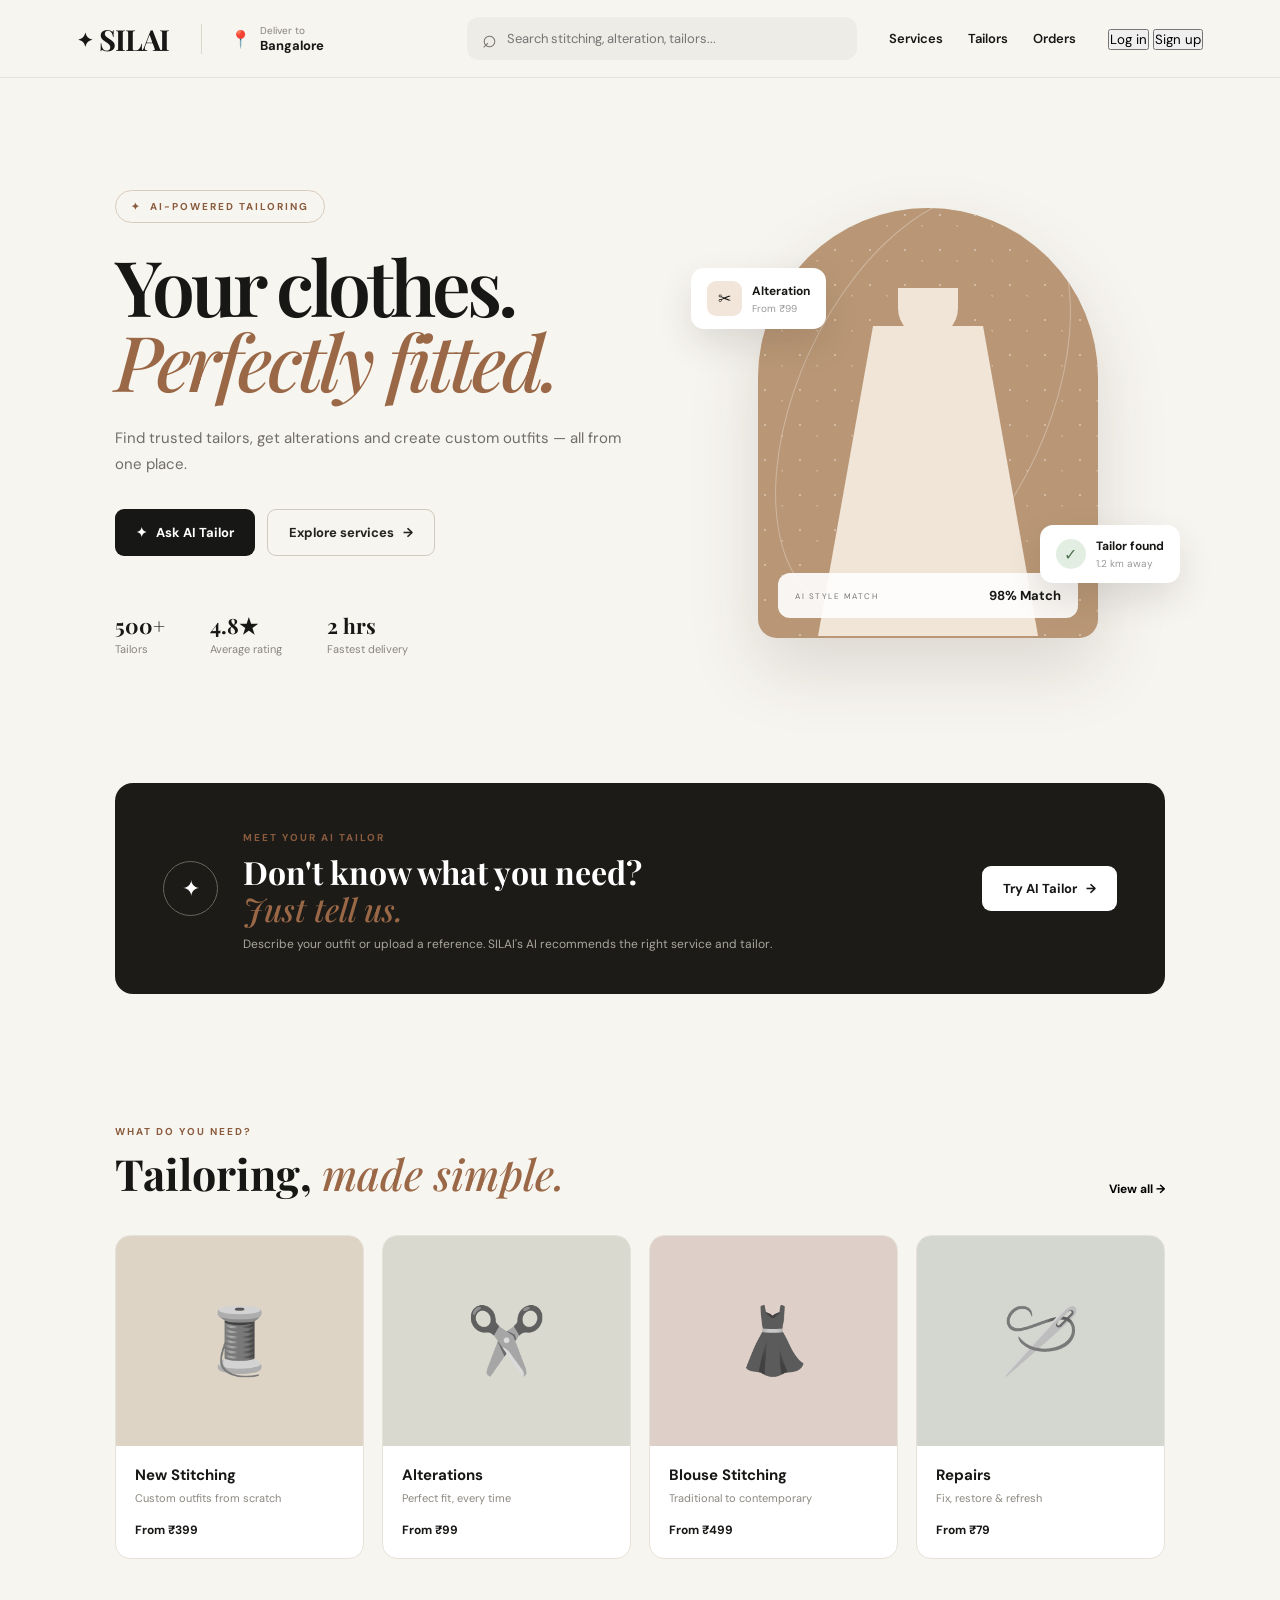
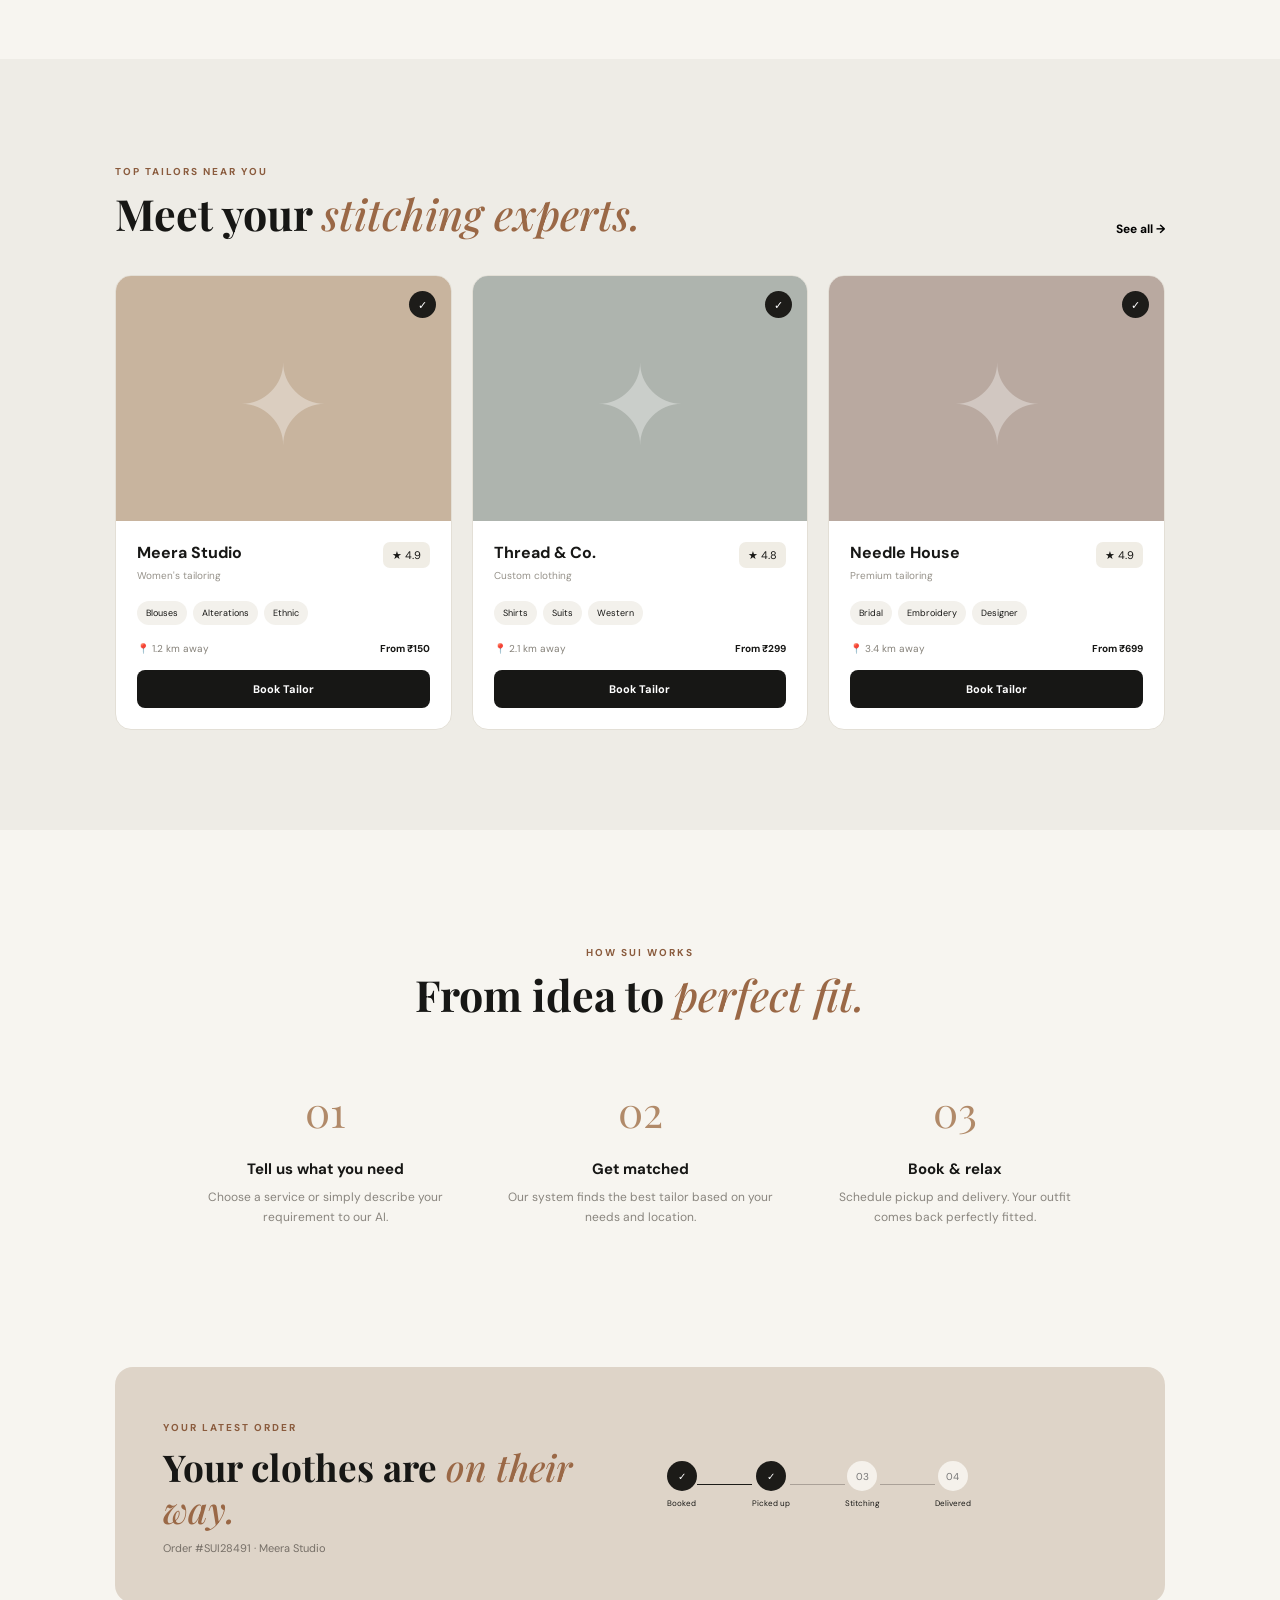
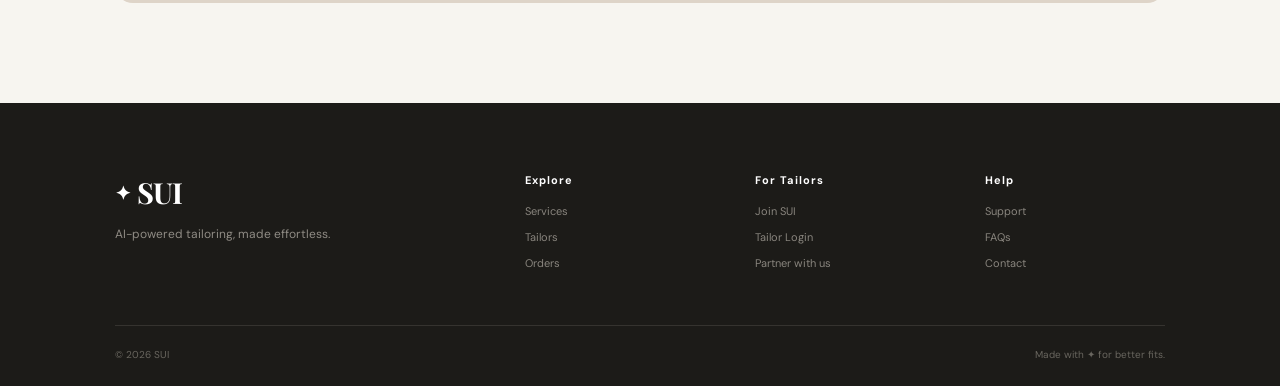
==== commit 9fd01314: "added authentication" ====
--- a/index.html
+++ b/index.html
@@ -4,7 +4,7 @@
     <meta charset="UTF-8">
     <meta name="viewport" content="width=device-width, initial-scale=1.0">
 
-    <title>SILAI — AI Tailoring</title>
+    <title>SILAI</title>
 
     <link rel="preconnect" href="https://fonts.googleapis.com">
     <link rel="preconnect" href="https://fonts.gstatic.com" crossorigin>
@@ -50,9 +50,27 @@
         <a href="#orders">Orders</a>
     </div>
 
-    <button class="profile-btn">
-        <span>👤</span>
-    </button>
+    <!--Logged OUT-->
+    <div class="nav-auth" id="navAuth">
+        <button class="nav-login-btn" onclick="openAuth('login')">Log in</button>
+        <button class="nav-signup-btn" onclick="openAuth('signup')">Sign up</button>
+    </div>
+
+    <!-- Logged IN-->
+    <div class="nav-user" id="navUser" style="display:none;">
+        <span class="nav-role-badge" id="navRoleBadge"></span>
+        <button class="profile-btn" id="profileBtn" onclick="toggleUserMenu()">
+            <span id="navInitial">👤</span>
+        </button>
+        <div class="user-menu" id="userMenu">
+            <div class="user-menu-info">
+                <strong id="menuName"></strong>
+                <small id="menuEmail"></small>
+            </div>
+            <hr class="menu-divider">
+            <button class="menu-item" onclick="handleLogout()">Log out</button>
+        </div>
+    </div>
 
 </nav>
 
@@ -440,7 +458,7 @@
 
     <div class="how-header">
 
-        <span class="section-label">HOW SILAI WORKS</span>
+        <span class="section-label">HOW SUI WORKS</span>
 
         <h2>
             From idea to
@@ -518,7 +536,7 @@
                 <em>on their way.</em>
             </h2>
 
-            <p>Order #SIL28491 · Meera Studio</p>
+            <p>Order #SUI28491 · Meera Studio</p>
 
         </div>
 
@@ -570,7 +588,7 @@
 
             <div class="logo">
                 <span class="logo-icon">✦</span>
-                SILAI
+                SUI
             </div>
 
             <p>
@@ -596,7 +614,7 @@
 
             <h4>For Tailors</h4>
 
-            <a href="#">Join SILAI</a>
+            <a href="#">Join SUI</a>
             <a href="#">Tailor Login</a>
             <a href="#">Partner with us</a>
 
@@ -618,7 +636,7 @@
 
     <div class="footer-bottom">
 
-        <span>© 2026 SILAI</span>
+        <span>© 2026 SUI</span>
 
         <span>Made with ✦ for better fits.</span>
 
@@ -763,6 +781,428 @@
 </div>
 
 
+<!-- =========================================================
+     AUTH MODAL
+========================================================= -->
+
+<div class="modal-overlay" id="authModal">
+    <div class="auth-modal">
+
+        <button class="close-btn" onclick="closeAuth()">×</button>
+
+        <!-- ROLE SELECTOR -->
+        <div class="auth-step" id="stepRole">
+
+            <div class="modal-icon">✦</div>
+            <span class="section-label">WELCOME TO SILAI</span>
+            <h2>Who are <em>you?</em></h2>
+            <p>Choose how you'd like to continue.</p>
+
+            <div class="role-cards">
+                <button class="role-card" onclick="selectRole('customer')">
+                    <span class="role-icon">🛍️</span>
+                    <strong>I'm a Customer</strong>
+                    <small>Order tailoring services</small>
+                </button>
+                <button class="role-card" onclick="selectRole('tailor')">
+                    <span class="role-icon">✂️</span>
+                    <strong>I'm a Tailor</strong>
+                    <small>Offer my tailoring services</small>
+                </button>
+            </div>
+
+        </div>
+
+        <!-- LOGIN FORM -->
+        <div class="auth-step" id="stepLogin" style="display:none;">
+
+            <button class="back-btn" onclick="goBack()">← Back</button>
+            <div class="modal-icon">✦</div>
+            <span class="section-label" id="loginRoleLabel">CUSTOMER LOGIN</span>
+            <h2>Welcome <em>back.</em></h2>
+
+            <div class="auth-tabs">
+                <button class="auth-tab active" onclick="switchTab('login')">Log in</button>
+                <button class="auth-tab" onclick="switchTab('signup')">Sign up</button>
+            </div>
+
+            <!-- LOGIN FIELDS -->
+            <div id="loginFields">
+                <div class="field-group">
+                    <label>Email</label>
+                    <input type="email" id="loginEmail" placeholder="you@email.com">
+                </div>
+                <div class="field-group">
+                    <label>Password</label>
+                    <input type="password" id="loginPassword" placeholder="Your password">
+                </div>
+                <div class="auth-error" id="loginError"></div>
+                <button class="primary-btn auth-submit-btn" onclick="handleLogin()">
+                    Log in →
+                </button>
+            </div>
+
+            <!-- SIGNUP FIELDS -->
+            <div id="signupFields" style="display:none;">
+                <div class="field-group">
+                    <label>Full Name</label>
+                    <input type="text" id="signupName" placeholder="Your name">
+                </div>
+                <div class="field-group">
+                    <label>Email</label>
+                    <input type="email" id="signupEmail" placeholder="you@email.com">
+                </div>
+                <div class="field-group">
+                    <label>Phone</label>
+                    <input type="tel" id="signupPhone" placeholder="10-digit number">
+                </div>
+
+                <!-- Tailor-only fields -->
+                <div id="tailorFields" style="display:none;">
+                    <div class="field-group">
+                        <label>Shop / Studio Name</label>
+                        <input type="text" id="signupShop" placeholder="e.g. Meera Studio">
+                    </div>
+                    <div class="field-group">
+                        <label>Specialty</label>
+                        <select id="signupSpecialty">
+                            <option value="">Select specialty</option>
+                            <option>Women's Tailoring</option>
+                            <option>Men's Tailoring</option>
+                            <option>Bridal & Ethnic</option>
+                            <option>Alterations</option>
+                            <option>Custom Design</option>
+                        </select>
+                    </div>
+                </div>
+
+                <div class="field-group">
+                    <label>Password</label>
+                    <input type="password" id="signupPassword" placeholder="Min. 6 characters">
+                </div>
+                <div class="auth-error" id="signupError"></div>
+                <button class="primary-btn auth-submit-btn" onclick="handleSignup()">
+                    Create account →
+                </button>
+            </div>
+
+            <div class="auth-divider"><span>or</span></div>
+
+            <button class="google-btn" onclick="handleGoogleAuth()">
+                <img src="https://www.gstatic.com/firebasejs/ui/2.0.0/images/auth/google.svg" alt="Google" width="18">
+                Continue with Google
+            </button>
+
+        </div>
+
+    </div>
+</div>
+
+
+<!-- =========================================================
+     SCRIPTS
+========================================================= -->
+
+<script type="module">
+
+    /* =====================================================
+       FIREBASE INIT
+    ===================================================== */
+
+    import { initializeApp } from "https://www.gstatic.com/firebasejs/10.12.0/firebase-app.js";
+    import {
+        getAuth,
+        createUserWithEmailAndPassword,
+        signInWithEmailAndPassword,
+        signInWithPopup,
+        GoogleAuthProvider,
+        signOut,
+        onAuthStateChanged
+    } from "https://www.gstatic.com/firebasejs/10.12.0/firebase-auth.js";
+    import {
+        getFirestore,
+        doc,
+        setDoc,
+        getDoc
+    } from "https://www.gstatic.com/firebasejs/10.12.0/firebase-firestore.js";
+
+    const firebaseConfig = {
+        apiKey: "AIzaSyDMmAyMoN2PTo9iEoEeDDz20hMkXVEf9pc",
+        authDomain: "silai-455c4.firebaseapp.com",
+        projectId: "silai-455c4",
+        storageBucket: "silai-455c4.firebasestorage.app",
+        messagingSenderId: "331357923395",
+        appId: "1:331357923395:web:c096d633f70a30be34ccf6"
+    };
+
+    const app        = initializeApp(firebaseConfig);
+    const auth       = getAuth(app);
+    const db         = getFirestore(app);
+    const provider   = new GoogleAuthProvider();
+
+    /* =====================================================
+       STATE
+    ===================================================== */
+
+    let currentRole = "customer"; // "customer" | "tailor"
+
+    /* =====================================================
+       MODAL OPEN / CLOSE
+    ===================================================== */
+
+    window.openAuth = function(tab = "login") {
+        document.getElementById("authModal").classList.add("show");
+        document.getElementById("stepRole").style.display   = "block";
+        document.getElementById("stepLogin").style.display  = "none";
+        if (tab === "signup") {
+            // pre-select role step first, user picks role then lands on signup tab
+            window._pendingTab = "signup";
+        } else {
+            window._pendingTab = "login";
+        }
+    };
+
+    window.closeAuth = function() {
+        document.getElementById("authModal").classList.remove("show");
+    };
+
+    window.selectRole = function(role) {
+        currentRole = role;
+        document.getElementById("stepRole").style.display  = "none";
+        document.getElementById("stepLogin").style.display = "block";
+        document.getElementById("loginRoleLabel").textContent =
+            role === "tailor" ? "TAILOR LOGIN" : "CUSTOMER LOGIN";
+
+        // show/hide tailor-specific signup fields
+        document.getElementById("tailorFields").style.display =
+            role === "tailor" ? "block" : "none";
+
+        // go to the pending tab
+        switchTab(window._pendingTab || "login");
+    };
+
+    window.goBack = function() {
+        document.getElementById("stepLogin").style.display = "none";
+        document.getElementById("stepRole").style.display  = "block";
+    };
+
+    window.switchTab = function(tab) {
+        const tabs = document.querySelectorAll(".auth-tab");
+        tabs[0].classList.toggle("active", tab === "login");
+        tabs[1].classList.toggle("active", tab === "signup");
+        document.getElementById("loginFields").style.display  = tab === "login"  ? "block" : "none";
+        document.getElementById("signupFields").style.display = tab === "signup" ? "block" : "none";
+        clearErrors();
+    };
+
+    function clearErrors() {
+        document.getElementById("loginError").textContent  = "";
+        document.getElementById("signupError").textContent = "";
+    }
+
+    function showError(id, msg) {
+        document.getElementById(id).textContent = msg;
+    }
+
+    /* =====================================================
+       AUTH — EMAIL LOGIN
+    ===================================================== */
+
+    window.handleLogin = async function() {
+        const email    = document.getElementById("loginEmail").value.trim();
+        const password = document.getElementById("loginPassword").value;
+
+        if (!email || !password) {
+            showError("loginError", "Please fill in all fields.");
+            return;
+        }
+
+        try {
+            const cred = await signInWithEmailAndPassword(auth, email, password);
+
+            // verify role matches
+            const snap = await getDoc(doc(db, "users", cred.user.uid));
+            if (snap.exists() && snap.data().role !== currentRole) {
+                await signOut(auth);
+                showError("loginError",
+                    `This account is registered as a ${snap.data().role}. Please select the correct role.`);
+                return;
+            }
+
+            closeAuth();
+            showToast(`Welcome back! Logged in as ${currentRole}.`);
+
+        } catch (err) {
+            showError("loginError", friendlyError(err.code));
+        }
+    };
+
+    /* =====================================================
+       AUTH — EMAIL SIGNUP
+    ===================================================== */
+
+    window.handleSignup = async function() {
+        const name     = document.getElementById("signupName").value.trim();
+        const email    = document.getElementById("signupEmail").value.trim();
+        const phone    = document.getElementById("signupPhone").value.trim();
+        const password = document.getElementById("signupPassword").value;
+        const shop     = document.getElementById("signupShop")?.value.trim();
+        const specialty= document.getElementById("signupSpecialty")?.value;
+
+        if (!name || !email || !phone || !password) {
+            showError("signupError", "Please fill in all required fields.");
+            return;
+        }
+        if (password.length < 6) {
+            showError("signupError", "Password must be at least 6 characters.");
+            return;
+        }
+        if (currentRole === "tailor" && !shop) {
+            showError("signupError", "Please enter your shop name.");
+            return;
+        }
+
+        try {
+            const cred = await createUserWithEmailAndPassword(auth, email, password);
+
+            const userData = {
+                name,
+                email,
+                phone,
+                role: currentRole,
+                createdAt: new Date().toISOString()
+            };
+
+            if (currentRole === "tailor") {
+                userData.shop      = shop;
+                userData.specialty = specialty;
+            }
+
+            await setDoc(doc(db, "users", cred.user.uid), userData);
+
+            closeAuth();
+            showToast(`Account created! Welcome, ${name} 🎉`);
+
+        } catch (err) {
+            showError("signupError", friendlyError(err.code));
+        }
+    };
+
+    /* =====================================================
+       AUTH — GOOGLE
+    ===================================================== */
+
+    window.handleGoogleAuth = async function() {
+        try {
+            const cred = await signInWithPopup(auth, provider);
+            const uid  = cred.user.uid;
+            const snap = await getDoc(doc(db, "users", uid));
+
+            if (!snap.exists()) {
+                // first-time Google sign-in — save profile
+                await setDoc(doc(db, "users", uid), {
+                    name:      cred.user.displayName || "",
+                    email:     cred.user.email || "",
+                    phone:     "",
+                    role:      currentRole,
+                    createdAt: new Date().toISOString()
+                });
+            } else if (snap.data().role !== currentRole) {
+                await signOut(auth);
+                showError("loginError",
+                    `This Google account is registered as a ${snap.data().role}.`);
+                return;
+            }
+
+            closeAuth();
+            showToast(`Signed in with Google as ${currentRole}!`);
+
+        } catch (err) {
+            if (err.code !== "auth/popup-closed-by-user") {
+                showError("loginError", friendlyError(err.code));
+            }
+        }
+    };
+
+    /* =====================================================
+       AUTH STATE OBSERVER — update navbar
+    ===================================================== */
+
+    onAuthStateChanged(auth, async (user) => {
+        const navAuth = document.getElementById("navAuth");
+        const navUser = document.getElementById("navUser");
+
+        if (user) {
+            const snap = await getDoc(doc(db, "users", user.uid));
+            const data = snap.exists() ? snap.data() : {};
+            const name = data.name || user.displayName || user.email;
+
+            navAuth.style.display = "none";
+            navUser.style.display = "flex";
+
+            document.getElementById("navInitial").textContent =
+                name ? name.charAt(0).toUpperCase() : "U";
+            document.getElementById("navRoleBadge").textContent =
+                data.role === "tailor" ? "✂️ Tailor" : "🛍️ Customer";
+            document.getElementById("menuName").textContent  = name;
+            document.getElementById("menuEmail").textContent = user.email;
+
+        } else {
+            navAuth.style.display = "flex";
+            navUser.style.display = "none";
+        }
+    });
+
+    /* =====================================================
+       LOGOUT
+    ===================================================== */
+
+    window.handleLogout = async function() {
+        await signOut(auth);
+        document.getElementById("userMenu").classList.remove("show");
+        showToast("Logged out successfully.");
+    };
+
+    window.toggleUserMenu = function() {
+        document.getElementById("userMenu").classList.toggle("show");
+    };
+
+    // close menu when clicking outside
+    document.addEventListener("click", (e) => {
+        const menu = document.getElementById("userMenu");
+        const btn  = document.getElementById("profileBtn");
+        if (menu && !menu.contains(e.target) && e.target !== btn) {
+            menu.classList.remove("show");
+        }
+    });
+
+    /* =====================================================
+       CLOSE MODAL ON OVERLAY CLICK
+    ===================================================== */
+
+    document.getElementById("authModal").addEventListener("click", function(e) {
+        if (e.target === this) closeAuth();
+    });
+
+    /* =====================================================
+       HELPER — friendly error messages
+    ===================================================== */
+
+    function friendlyError(code) {
+        const map = {
+            "auth/user-not-found":       "No account found with this email.",
+            "auth/wrong-password":       "Incorrect password.",
+            "auth/email-already-in-use": "An account with this email already exists.",
+            "auth/invalid-email":        "Please enter a valid email address.",
+            "auth/weak-password":        "Password must be at least 6 characters.",
+            "auth/too-many-requests":    "Too many attempts. Please try again later.",
+            "auth/invalid-credential":   "Incorrect email or password."
+        };
+        return map[code] || "Something went wrong. Please try again.";
+    }
+
+</script>
+
 <script src="script.js"></script>
 
 </body>
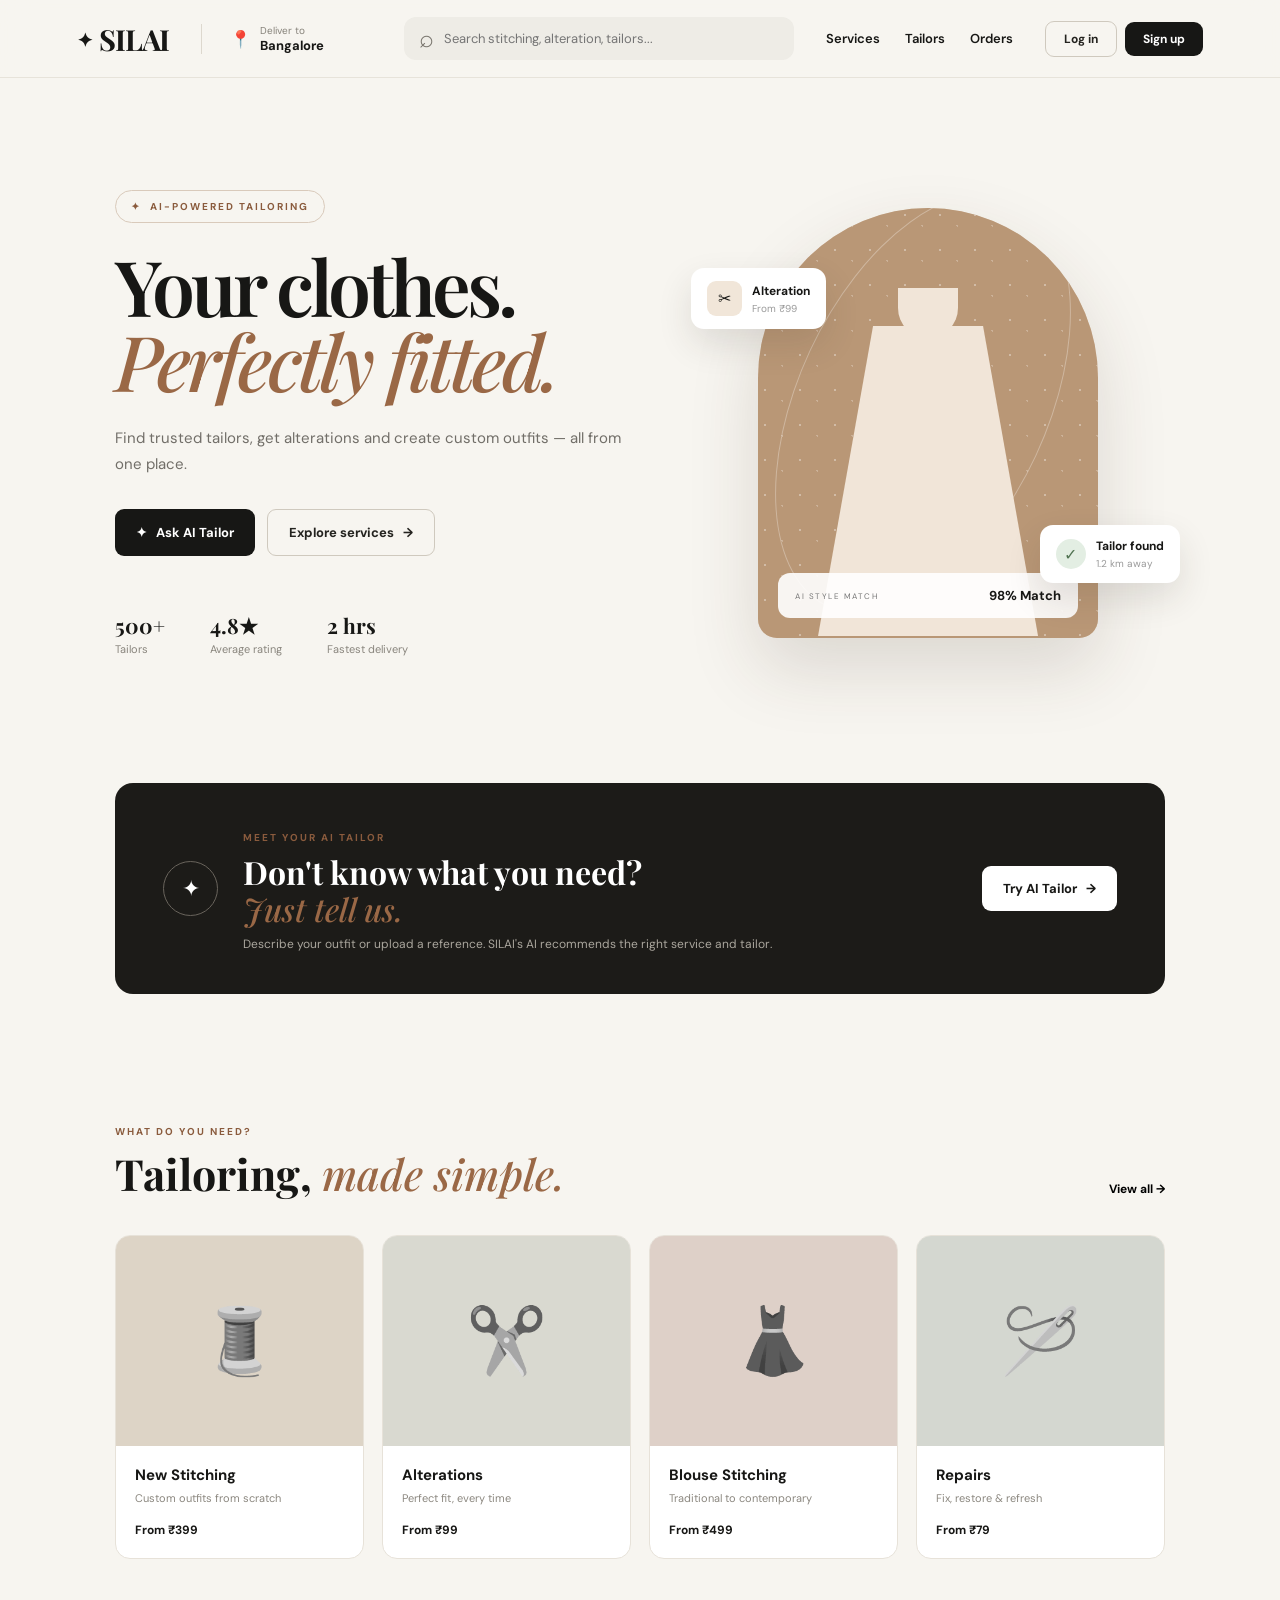
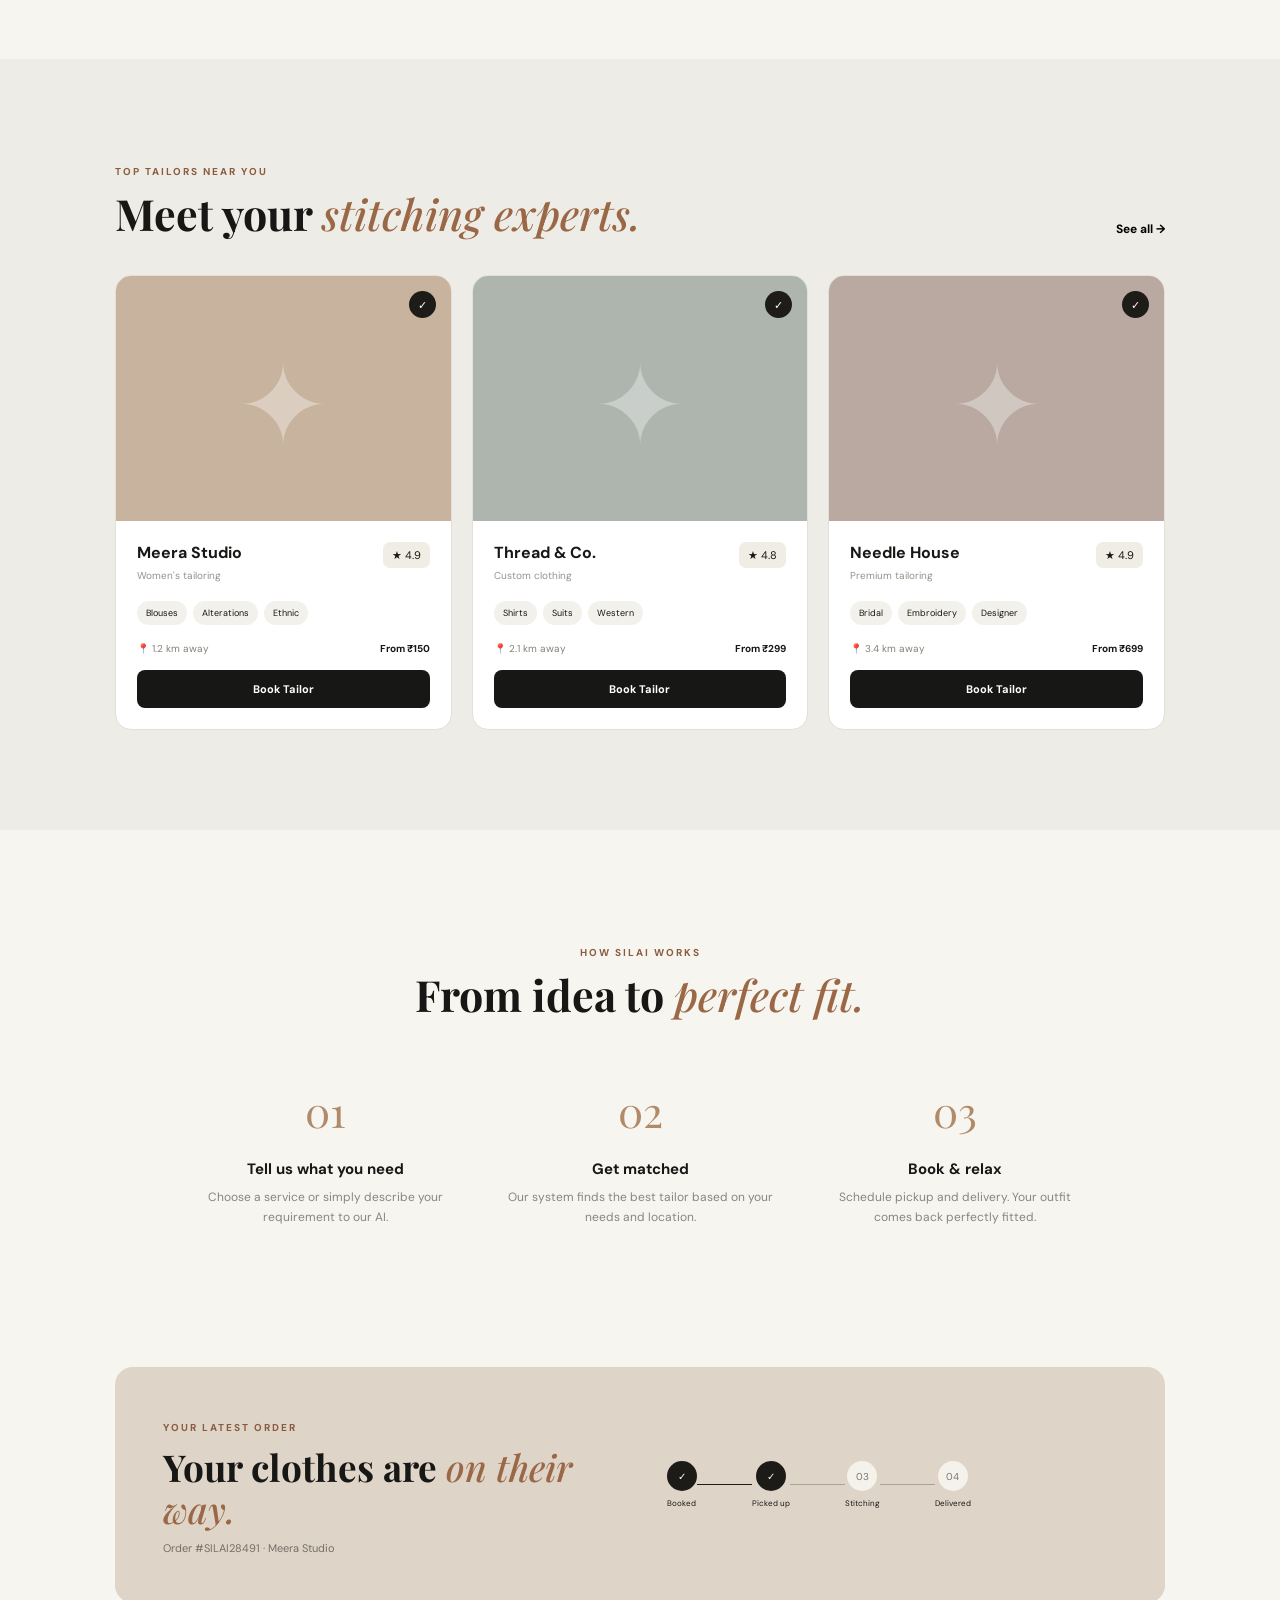
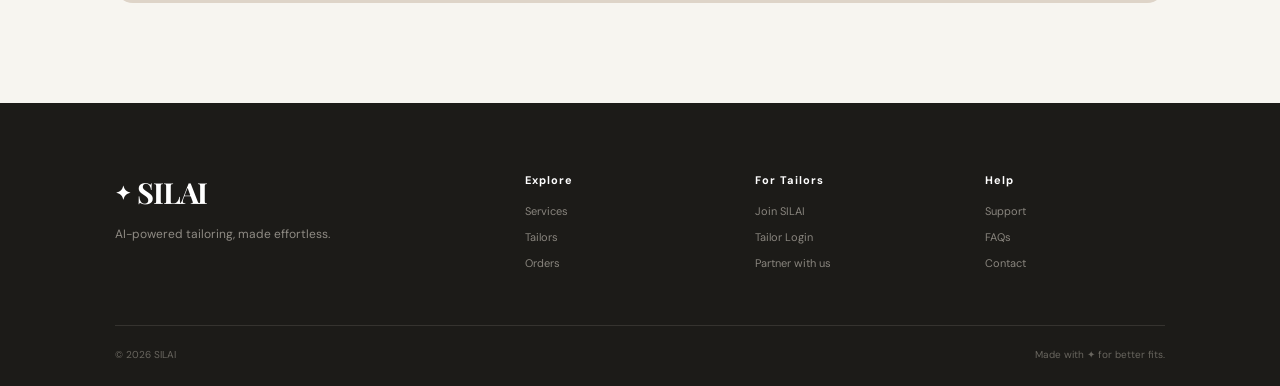
==== commit 43b08f49: "Update index.html" ====
--- a/index.html
+++ b/index.html
@@ -458,7 +458,7 @@
 
     <div class="how-header">
 
-        <span class="section-label">HOW SUI WORKS</span>
+        <span class="section-label">HOW SILAI WORKS</span>
 
         <h2>
             From idea to
@@ -536,7 +536,7 @@
                 <em>on their way.</em>
             </h2>
 
-            <p>Order #SUI28491 · Meera Studio</p>
+            <p>Order #SILAI28491 · Meera Studio</p>
 
         </div>
 
@@ -588,7 +588,7 @@
 
             <div class="logo">
                 <span class="logo-icon">✦</span>
-                SUI
+                SILAI
             </div>
 
             <p>
@@ -614,7 +614,7 @@
 
             <h4>For Tailors</h4>
 
-            <a href="#">Join SUI</a>
+            <a href="#">Join SILAI</a>
             <a href="#">Tailor Login</a>
             <a href="#">Partner with us</a>
 
@@ -636,7 +636,7 @@
 
     <div class="footer-bottom">
 
-        <span>© 2026 SUI</span>
+        <span>© 2026 SILAI</span>
 
         <span>Made with ✦ for better fits.</span>
 
--- a/style.css
+++ b/style.css
@@ -1252,3 +1252,376 @@
     }
 
 }
+.form_container {
+   position: absolute;
+    top: 50%;
+    left: 50%;
+    transform: translate(-50%, -50%);
+    height: 400px;
+    background: #ccb377;
+    padding: 81px;
+    padding-left: 123px;
+    border-radius: 15px;
+    color: white;
+    font-size: 20px;
+    font-family: "Playfair Display", serif;
+}
+.form_container button{
+    background: #7b7b25;
+    color: white;
+    border: none;
+    padding: 10px 15px;
+    border-radius: 5px;
+    font-size: 15px;
+}
+
+
+/* =========================================================
+   NAVBAR — AUTH BUTTONS & USER STATE
+========================================================= */
+
+.nav-auth {
+    display: flex;
+    align-items: center;
+    gap: 8px;
+}
+
+.nav-login-btn {
+    background: transparent;
+    border: 1px solid #cfc9be;
+    color: #24231f;
+    border-radius: 9px;
+    padding: 9px 18px;
+    font-size: 12px;
+    font-weight: 700;
+}
+
+.nav-login-btn:hover {
+    background: #eeece6;
+}
+
+.nav-signup-btn {
+    background: #171715;
+    color: white;
+    border: none;
+    border-radius: 9px;
+    padding: 9px 18px;
+    font-size: 12px;
+    font-weight: 700;
+}
+
+.nav-signup-btn:hover {
+    opacity: 0.85;
+}
+
+.nav-user {
+    display: flex;
+    align-items: center;
+    gap: 10px;
+    position: relative;
+}
+
+.nav-role-badge {
+    font-size: 11px;
+    font-weight: 700;
+    background: #f0ede5;
+    padding: 5px 10px;
+    border-radius: 20px;
+    color: #5a5650;
+}
+
+.profile-btn {
+    width: 42px;
+    height: 42px;
+    border-radius: 50%;
+    border: 2px solid #171715;
+    background: #171715;
+    color: white;
+    font-size: 15px;
+    font-weight: 700;
+    display: grid;
+    place-items: center;
+}
+
+.user-menu {
+    position: absolute;
+    top: 54px;
+    right: 0;
+    background: white;
+    border: 1px solid #e7e3da;
+    border-radius: 14px;
+    padding: 14px;
+    min-width: 200px;
+    box-shadow: 0 10px 30px rgba(20,18,14,.12);
+    z-index: 200;
+    display: none;
+    flex-direction: column;
+    gap: 4px;
+    animation: modalIn .2s ease;
+}
+
+.user-menu.show {
+    display: flex;
+}
+
+.user-menu-info {
+    display: flex;
+    flex-direction: column;
+    gap: 3px;
+    padding: 4px 6px 10px;
+}
+
+.user-menu-info strong {
+    font-size: 13px;
+}
+
+.user-menu-info small {
+    font-size: 10px;
+    color: #89857e;
+}
+
+.menu-divider {
+    border: none;
+    border-top: 1px solid #eee;
+    margin: 0;
+}
+
+.menu-item {
+    background: transparent;
+    border: none;
+    text-align: left;
+    padding: 9px 6px;
+    font-size: 12px;
+    font-weight: 600;
+    color: #c0392b;
+    border-radius: 7px;
+    width: 100%;
+}
+
+.menu-item:hover {
+    background: #fff0ee;
+}
+
+
+/* =========================================================
+   AUTH MODAL
+========================================================= */
+
+.auth-modal {
+    background: #f7f5f0;
+    width: 100%;
+    max-width: 480px;
+    border-radius: 20px;
+    padding: 38px;
+    position: relative;
+    animation: modalIn .3s ease;
+    max-height: 90vh;
+    overflow-y: auto;
+}
+
+.auth-modal h2 {
+    font-family: "Playfair Display", serif;
+    font-size: 34px;
+    line-height: 1.1;
+    margin: 10px 0 6px;
+}
+
+.auth-modal h2 em {
+    color: #9a6846;
+    font-style: italic;
+}
+
+.auth-modal > .auth-step > p,
+.auth-modal p {
+    color: #858179;
+    font-size: 12px;
+    margin-bottom: 22px;
+}
+
+.auth-step {
+    animation: modalIn .25s ease;
+}
+
+.back-btn {
+    background: none;
+    border: none;
+    font-size: 11px;
+    font-weight: 700;
+    color: #89857e;
+    padding: 0;
+    margin-bottom: 18px;
+    display: block;
+}
+
+.back-btn:hover {
+    color: #171715;
+}
+
+/* Role cards */
+
+.role-cards {
+    display: grid;
+    grid-template-columns: 1fr 1fr;
+    gap: 12px;
+    margin-top: 8px;
+}
+
+.role-card {
+    background: white;
+    border: 1.5px solid #e7e2d9;
+    border-radius: 14px;
+    padding: 22px 16px;
+    display: flex;
+    flex-direction: column;
+    align-items: center;
+    gap: 8px;
+    text-align: center;
+    transition: border-color .2s, box-shadow .2s;
+}
+
+.role-card:hover {
+    border-color: #171715;
+    box-shadow: 0 6px 20px rgba(20,18,14,.1);
+}
+
+.role-icon {
+    font-size: 32px;
+    display: block;
+    margin-bottom: 4px;
+}
+
+.role-card strong {
+    font-size: 13px;
+    display: block;
+}
+
+.role-card small {
+    font-size: 10px;
+    color: #89857e;
+    display: block;
+}
+
+/* Tabs */
+
+.auth-tabs {
+    display: flex;
+    background: #eeece6;
+    border-radius: 10px;
+    padding: 3px;
+    gap: 3px;
+    margin-bottom: 20px;
+}
+
+.auth-tab {
+    flex: 1;
+    border: none;
+    background: transparent;
+    border-radius: 8px;
+    padding: 9px;
+    font-size: 12px;
+    font-weight: 700;
+    color: #89857e;
+    transition: .2s;
+}
+
+.auth-tab.active {
+    background: white;
+    color: #171715;
+    box-shadow: 0 2px 8px rgba(20,18,14,.08);
+}
+
+/* Fields */
+
+.field-group {
+    margin-bottom: 14px;
+}
+
+.field-group label {
+    display: block;
+    font-size: 10px;
+    font-weight: 700;
+    letter-spacing: .8px;
+    color: #6b6860;
+    margin-bottom: 6px;
+    text-transform: uppercase;
+}
+
+.field-group input,
+.field-group select {
+    width: 100%;
+    background: white;
+    border: 1px solid #ddd8ce;
+    border-radius: 10px;
+    padding: 12px 14px;
+    font-size: 13px;
+    outline: none;
+    transition: border-color .2s;
+    font-family: "DM Sans", sans-serif;
+    color: #171715;
+}
+
+.field-group input:focus,
+.field-group select:focus {
+    border-color: #171715;
+}
+
+/* Error */
+
+.auth-error {
+    font-size: 11px;
+    color: #c0392b;
+    margin-bottom: 10px;
+    min-height: 16px;
+    font-weight: 600;
+}
+
+/* Submit button */
+
+.auth-submit-btn {
+    width: 100%;
+    padding: 14px;
+    font-size: 13px;
+    border-radius: 10px;
+    justify-content: center;
+    margin-bottom: 4px;
+}
+
+/* Divider */
+
+.auth-divider {
+    display: flex;
+    align-items: center;
+    gap: 12px;
+    margin: 16px 0;
+    color: #bbb7b0;
+    font-size: 11px;
+}
+
+.auth-divider::before,
+.auth-divider::after {
+    content: "";
+    flex: 1;
+    height: 1px;
+    background: #e7e2d9;
+}
+
+/* Google button */
+
+.google-btn {
+    width: 100%;
+    background: white;
+    border: 1px solid #ddd8ce;
+    border-radius: 10px;
+    padding: 12px 16px;
+    font-size: 13px;
+    font-weight: 600;
+    display: flex;
+    align-items: center;
+    justify-content: center;
+    gap: 10px;
+    transition: box-shadow .2s;
+}
+
+.google-btn:hover {
+    box-shadow: 0 4px 12px rgba(20,18,14,.1);
+}
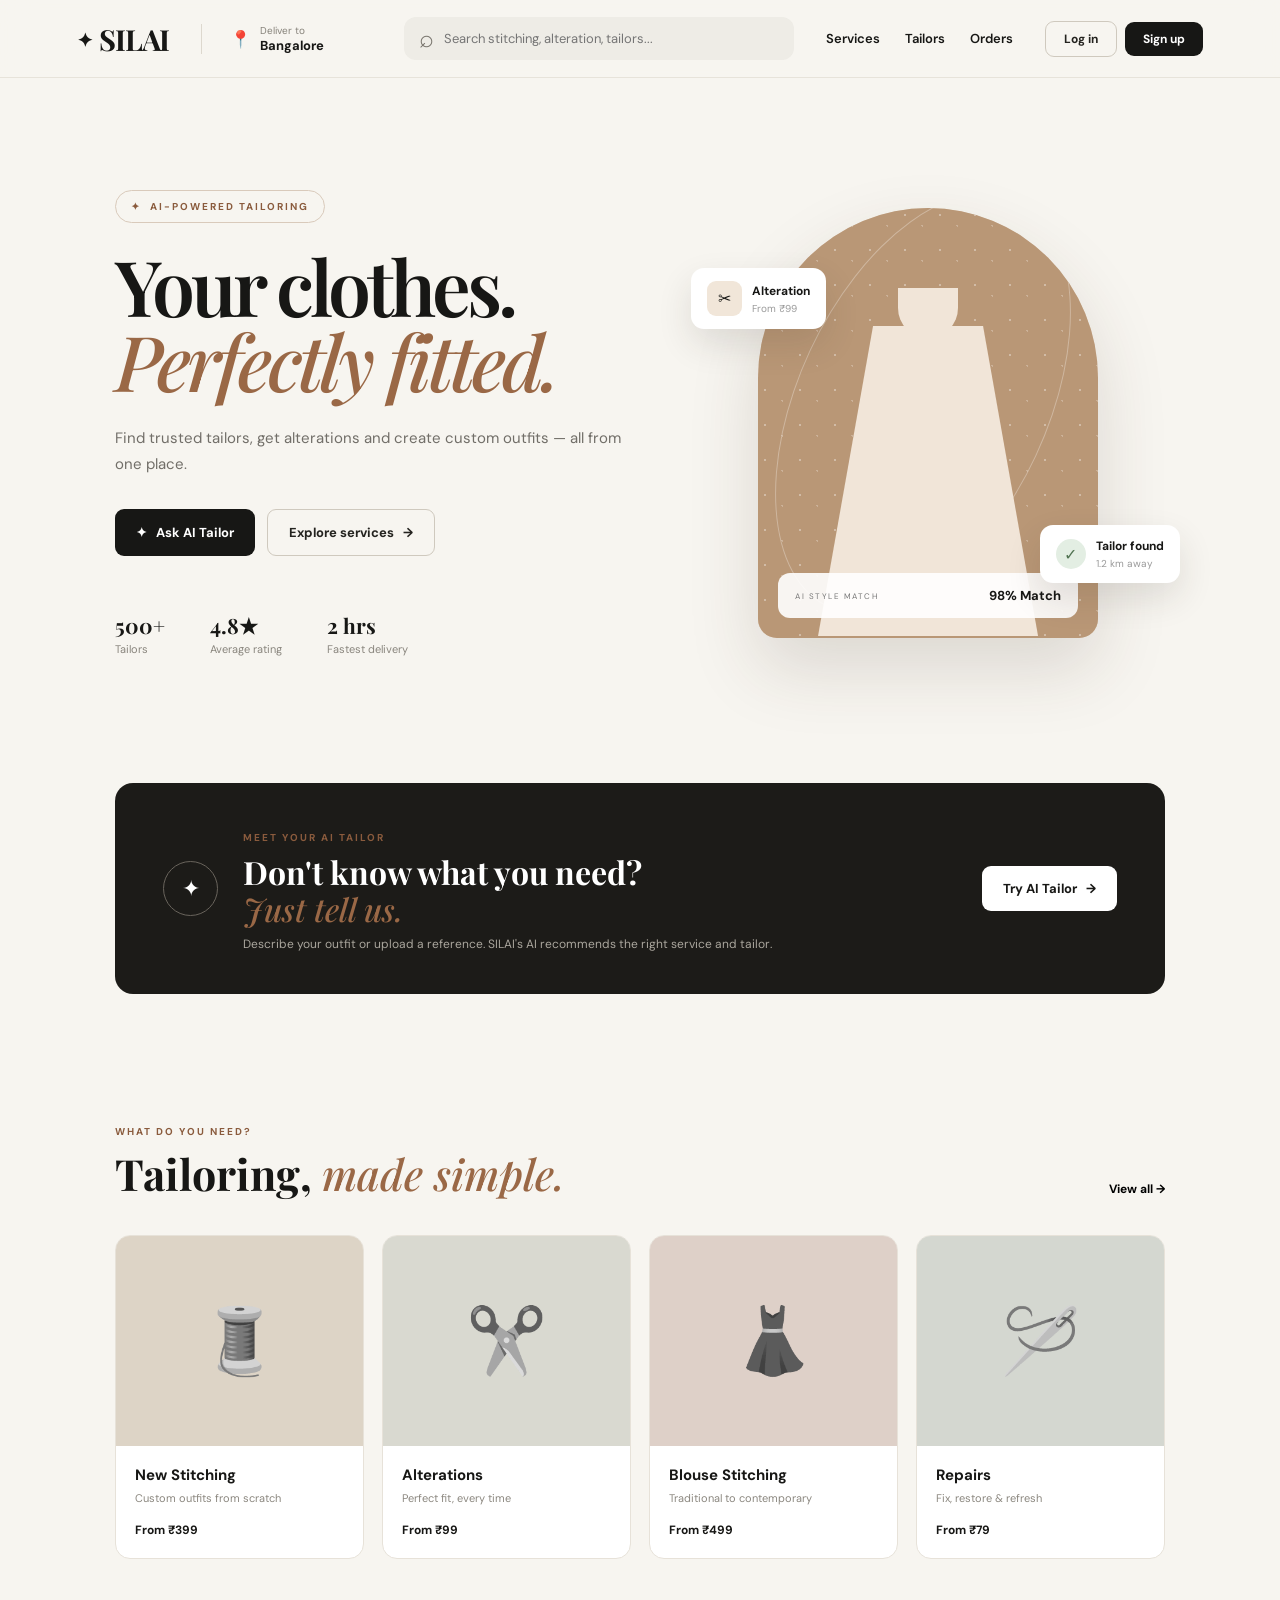
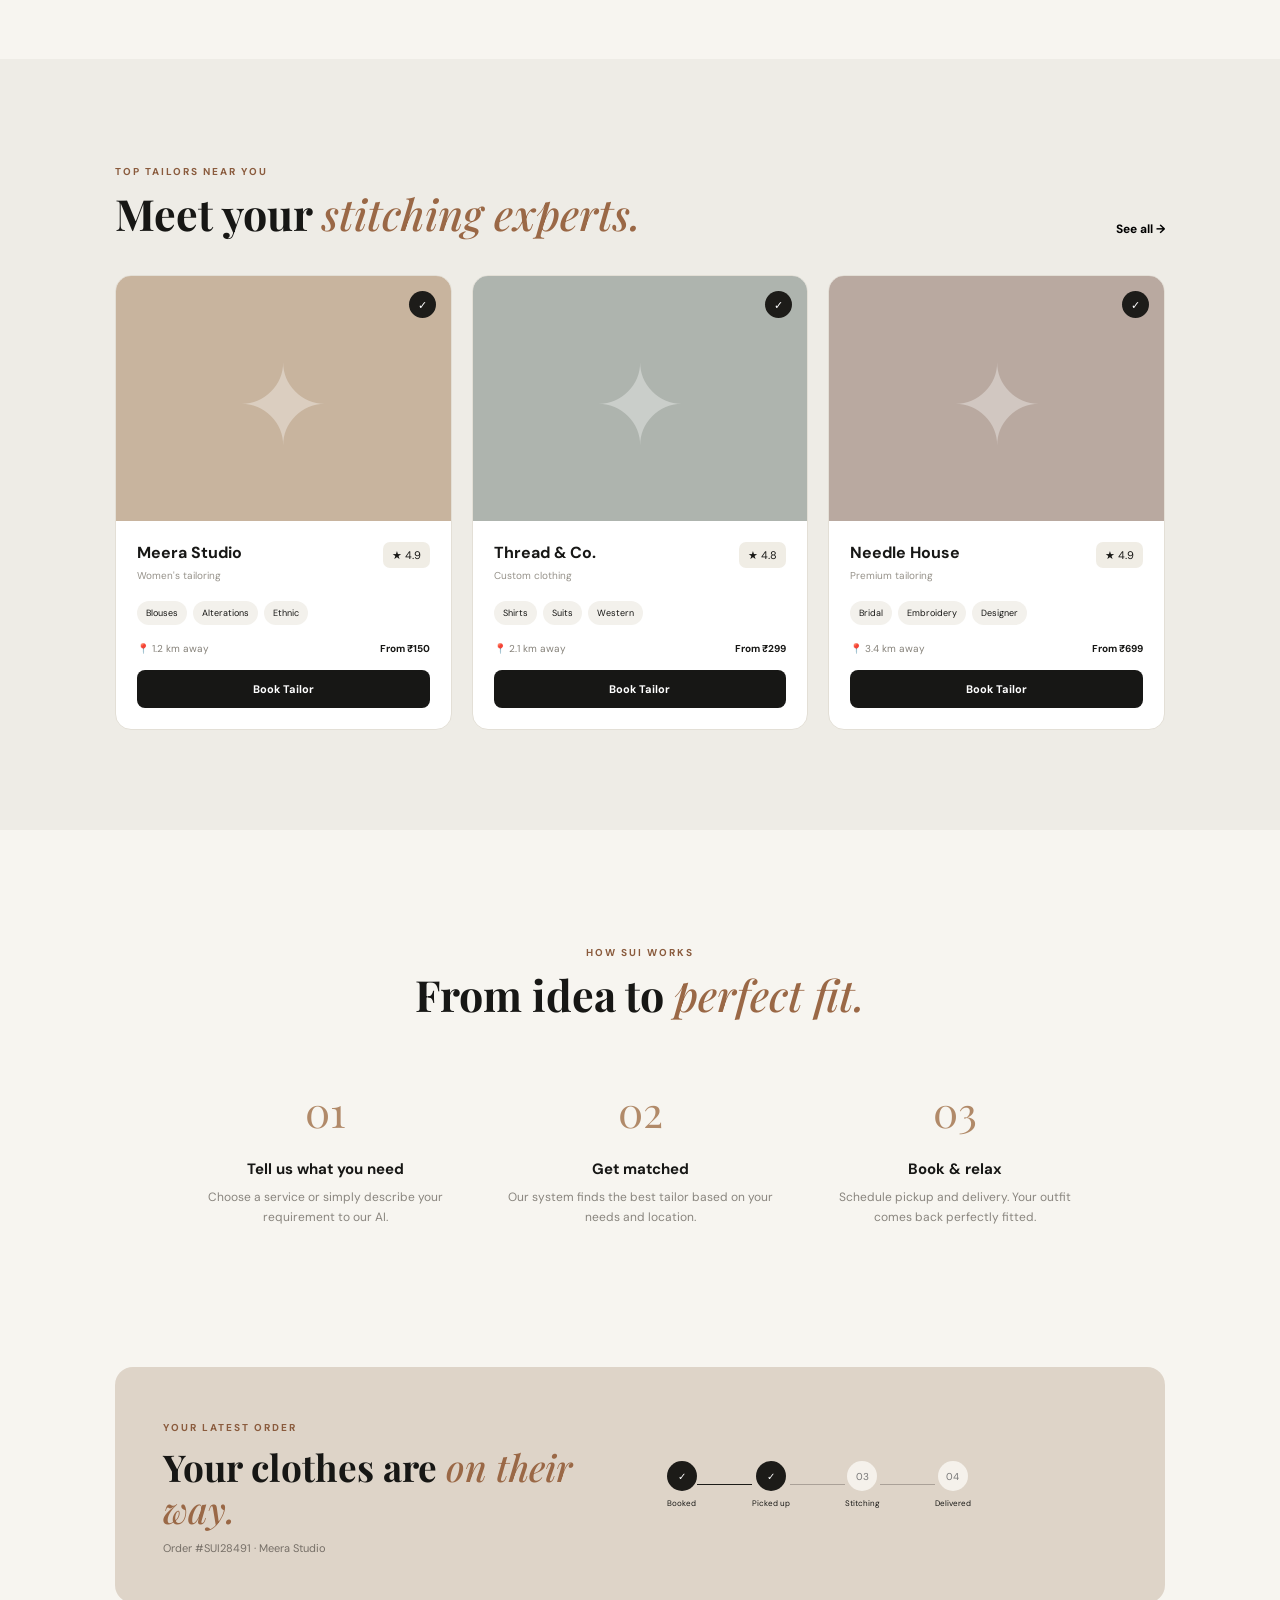
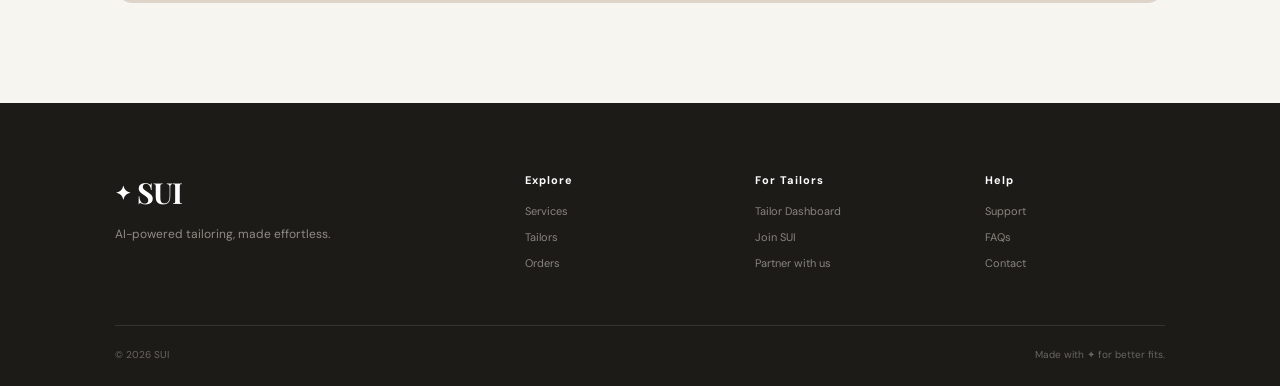
==== commit b09e5341: "Update index.html" ====
--- a/index.html
+++ b/index.html
@@ -48,6 +48,7 @@
         <a href="#services">Services</a>
         <a href="#tailors">Tailors</a>
         <a href="#orders">Orders</a>
+        <!-- a href="tailor-dashboard.html" class="nav-tailor-link">✂️ Tailor Dashboard</a -->
     </div>
 
     <!--Logged OUT-->
@@ -458,7 +459,7 @@
 
     <div class="how-header">
 
-        <span class="section-label">HOW SILAI WORKS</span>
+        <span class="section-label">HOW SUI WORKS</span>
 
         <h2>
             From idea to
@@ -536,7 +537,7 @@
                 <em>on their way.</em>
             </h2>
 
-            <p>Order #SILAI28491 · Meera Studio</p>
+            <p>Order #SUI28491 · Meera Studio</p>
 
         </div>
 
@@ -588,7 +589,7 @@
 
             <div class="logo">
                 <span class="logo-icon">✦</span>
-                SILAI
+                SUI
             </div>
 
             <p>
@@ -614,8 +615,8 @@
 
             <h4>For Tailors</h4>
 
-            <a href="#">Join SILAI</a>
-            <a href="#">Tailor Login</a>
+            <a href="tailor-dashboard.html">Tailor Dashboard</a>
+            <a href="#">Join SUI</a>
             <a href="#">Partner with us</a>
 
         </div>
@@ -636,7 +637,7 @@
 
     <div class="footer-bottom">
 
-        <span>© 2026 SILAI</span>
+        <span>© 2026 SUI</span>
 
         <span>Made with ✦ for better fits.</span>
 
@@ -1030,6 +1031,10 @@
             }
 
             closeAuth();
+            if (currentRole === "tailor") {
+                window.location.href = "tailor-dashboard.html";
+                return;
+            }
             showToast(`Welcome back! Logged in as ${currentRole}.`);
 
         } catch (err) {
@@ -1081,6 +1086,10 @@
             await setDoc(doc(db, "users", cred.user.uid), userData);
 
             closeAuth();
+            if (currentRole === "tailor") {
+                window.location.href = "tailor-dashboard.html";
+                return;
+            }
             showToast(`Account created! Welcome, ${name} 🎉`);
 
         } catch (err) {
@@ -1115,6 +1124,10 @@
             }
 
             closeAuth();
+            if (currentRole === "tailor") {
+                window.location.href = "tailor-dashboard.html";
+                return;
+            }
             showToast(`Signed in with Google as ${currentRole}!`);
 
         } catch (err) {
@@ -1137,13 +1150,18 @@
             const data = snap.exists() ? snap.data() : {};
             const name = data.name || user.displayName || user.email;
 
+            // Redirect tailors to their dashboard automatically
+            if (data.role === "tailor") {
+                window.location.href = "tailor-dashboard.html";
+                return;
+            }
+
             navAuth.style.display = "none";
             navUser.style.display = "flex";
 
             document.getElementById("navInitial").textContent =
                 name ? name.charAt(0).toUpperCase() : "U";
-            document.getElementById("navRoleBadge").textContent =
-                data.role === "tailor" ? "✂️ Tailor" : "🛍️ Customer";
+            document.getElementById("navRoleBadge").textContent = "🛍️ Customer";
             document.getElementById("menuName").textContent  = name;
             document.getElementById("menuEmail").textContent = user.email;
 
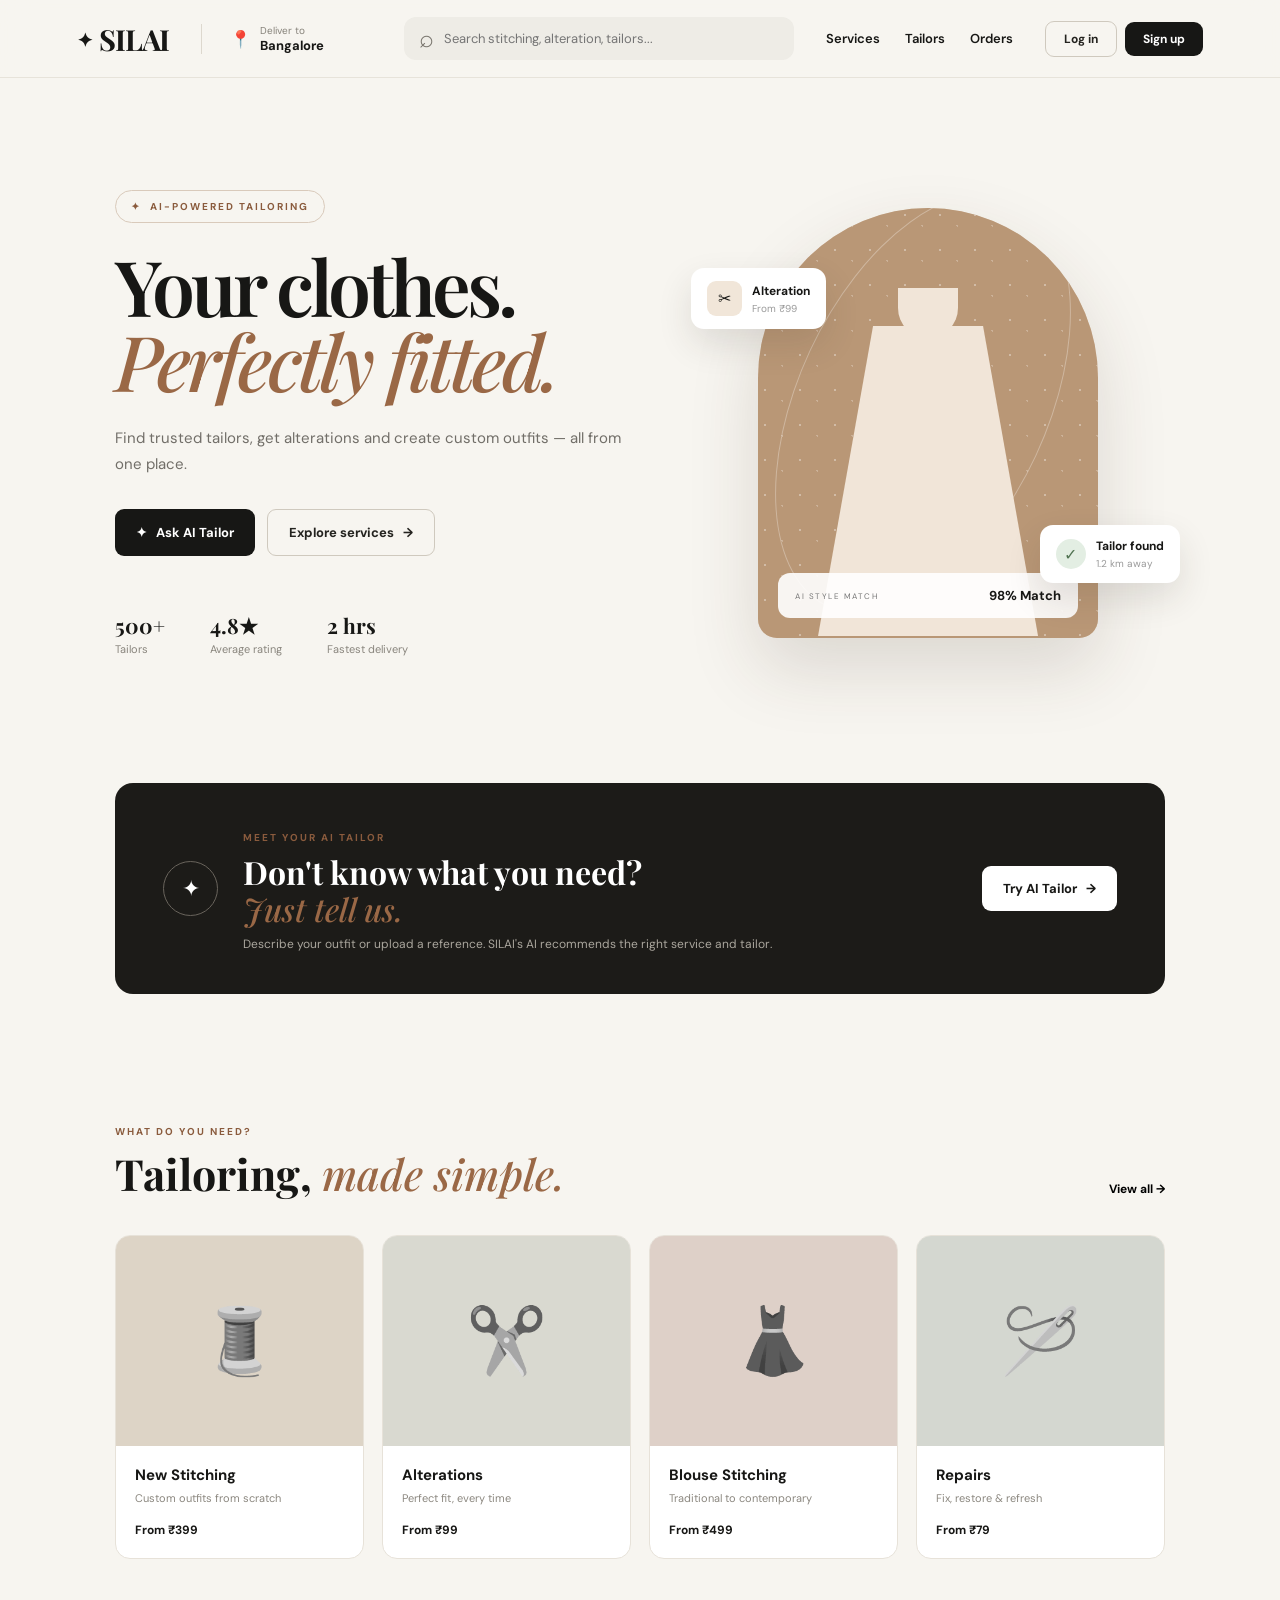
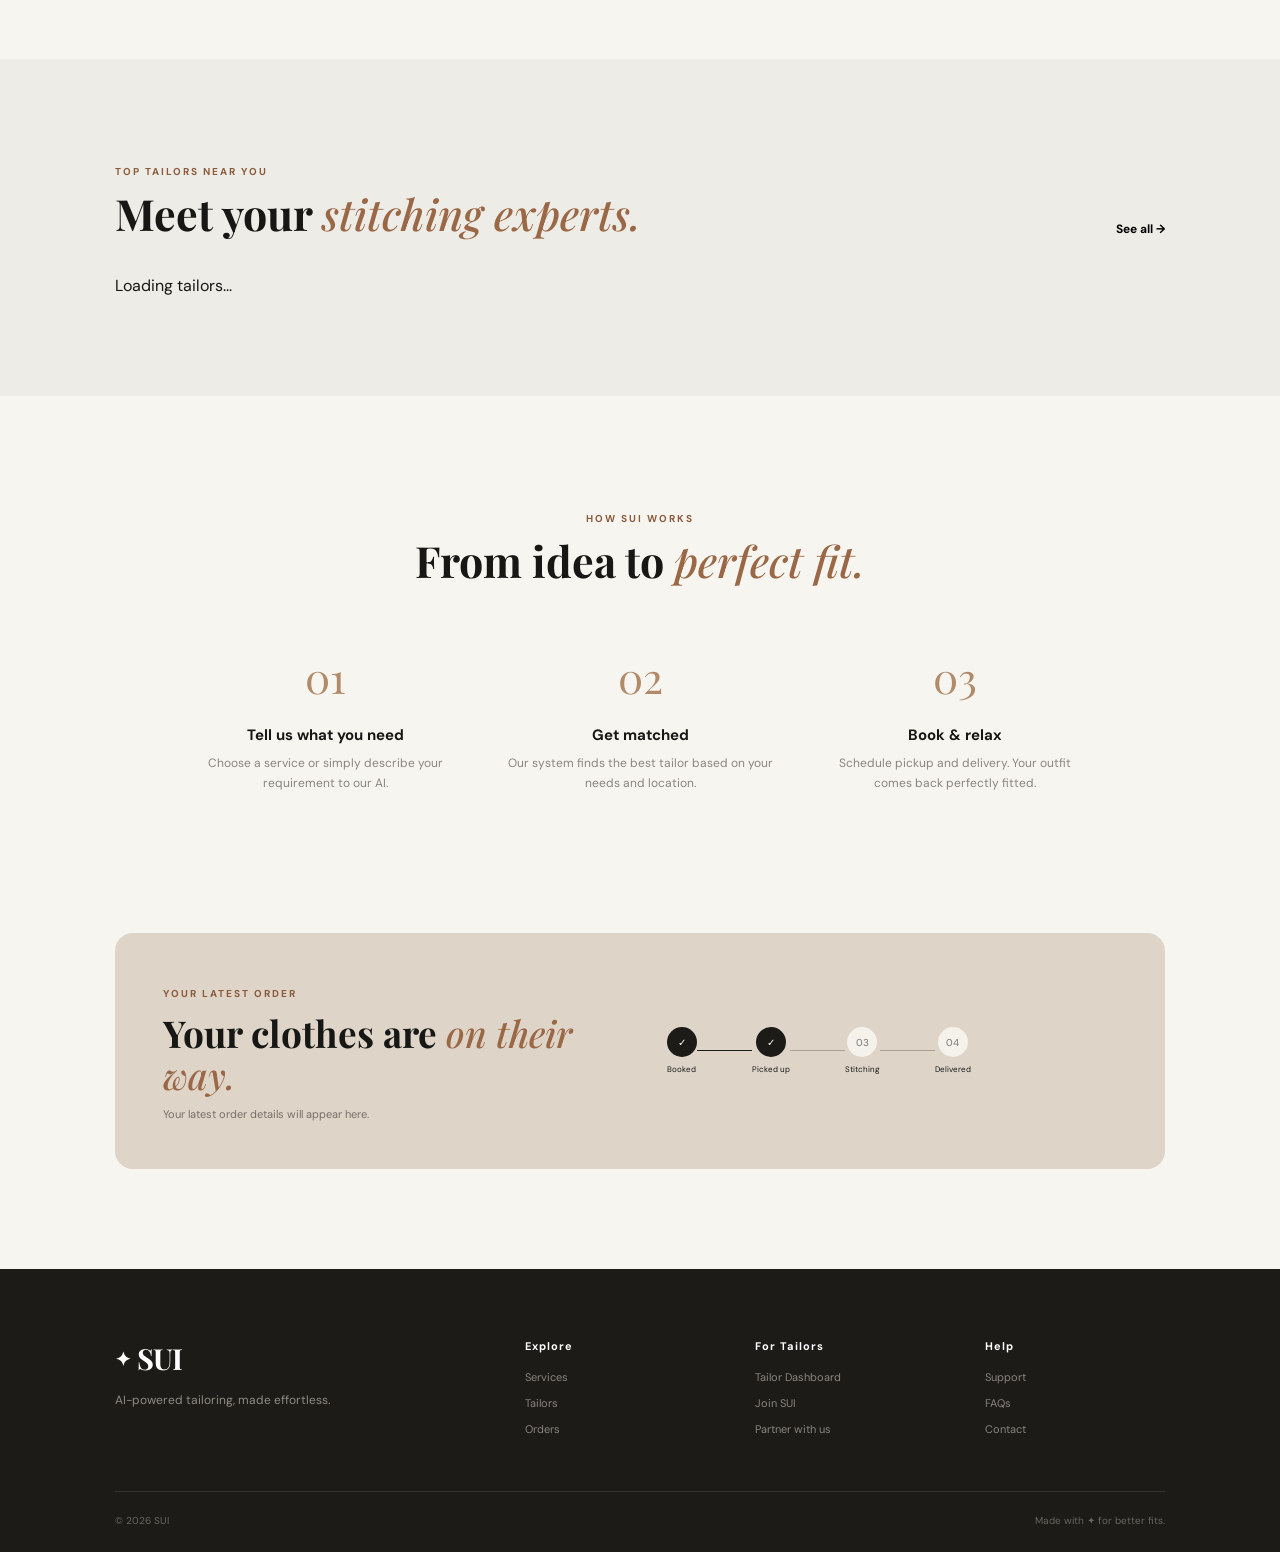
==== commit 2c416356: "ordering mechanism" ====
--- a/index.html
+++ b/index.html
@@ -322,130 +322,8 @@
     </div>
 
 
-    <div class="tailor-grid">
-
-        <!-- Tailor 1 -->
-
-        <div class="tailor-card">
-
-            <div class="tailor-photo photo-one">
-                <span class="verified">✓</span>
-            </div>
-
-            <div class="tailor-content">
-
-                <div class="tailor-title">
-                    <div>
-                        <h3>Meera Studio</h3>
-                        <span>Women's tailoring</span>
-                    </div>
-
-                    <div class="rating">
-                        ★ 4.9
-                    </div>
-                </div>
-
-                <div class="tailor-tags">
-                    <span>Blouses</span>
-                    <span>Alterations</span>
-                    <span>Ethnic</span>
-                </div>
-
-                <div class="tailor-bottom">
-                    <span>📍 1.2 km away</span>
-                    <strong>From ₹150</strong>
-                </div>
-
-                <button class="book-btn" onclick="bookTailor('Meera Studio')">
-                    Book Tailor
-                </button>
-
-            </div>
-
-        </div>
-
-
-        <!-- Tailor 2 -->
-
-        <div class="tailor-card">
-
-            <div class="tailor-photo photo-two">
-                <span class="verified">✓</span>
-            </div>
-
-            <div class="tailor-content">
-
-                <div class="tailor-title">
-                    <div>
-                        <h3>Thread & Co.</h3>
-                        <span>Custom clothing</span>
-                    </div>
-
-                    <div class="rating">
-                        ★ 4.8
-                    </div>
-                </div>
-
-                <div class="tailor-tags">
-                    <span>Shirts</span>
-                    <span>Suits</span>
-                    <span>Western</span>
-                </div>
-
-                <div class="tailor-bottom">
-                    <span>📍 2.1 km away</span>
-                    <strong>From ₹299</strong>
-                </div>
-
-                <button class="book-btn" onclick="bookTailor('Thread & Co.')">
-                    Book Tailor
-                </button>
-
-            </div>
-
-        </div>
-
-
-        <!-- Tailor 3 -->
-
-        <div class="tailor-card">
-
-            <div class="tailor-photo photo-three">
-                <span class="verified">✓</span>
-            </div>
-
-            <div class="tailor-content">
-
-                <div class="tailor-title">
-                    <div>
-                        <h3>Needle House</h3>
-                        <span>Premium tailoring</span>
-                    </div>
-
-                    <div class="rating">
-                        ★ 4.9
-                    </div>
-                </div>
-
-                <div class="tailor-tags">
-                    <span>Bridal</span>
-                    <span>Embroidery</span>
-                    <span>Designer</span>
-                </div>
-
-                <div class="tailor-bottom">
-                    <span>📍 3.4 km away</span>
-                    <strong>From ₹699</strong>
-                </div>
-
-                <button class="book-btn" onclick="bookTailor('Needle House')">
-                    Book Tailor
-                </button>
-
-            </div>
-
-        </div>
-
+    <div class="tailor-grid" id="tailorGrid">
+        <div class="tailor-loading">Loading tailors...</div>
     </div>
 
 </section>
@@ -537,7 +415,7 @@
                 <em>on their way.</em>
             </h2>
 
-            <p>Order #SUI28491 · Meera Studio</p>
+            <p>Your latest order details will appear here.</p>
 
         </div>
 
@@ -728,44 +606,40 @@
 
         <button class="close-btn" onclick="closeBooking()">×</button>
 
-        <span class="section-label">BOOK YOUR TAILOR</span>
-
-        <h2 id="bookingTitle">
-            Book Tailor
-        </h2>
-
-        <p>
-            Select your preferred service.
-        </p>
-
-
-        <div class="booking-options">
-
-            <button onclick="chooseBooking('Alteration', 150)">
-                <span>✂️</span>
-                <div>
-                    <strong>Alteration</strong>
-                    <small>From ₹150</small>
-                </div>
-            </button>
-
-            <button onclick="chooseBooking('New Stitching', 399)">
-                <span>🧵</span>
-                <div>
-                    <strong>New Stitching</strong>
-                    <small>From ₹399</small>
-                </div>
-            </button>
-
-            <button onclick="chooseBooking('Custom Design', 699)">
-                <span>✨</span>
-                <div>
-                    <strong>Custom Design</strong>
-                    <small>From ₹699</small>
-                </div>
-            </button>
-
-        </div>
+        <span class="section-label">PLACE AN ORDER</span>
+
+        <h2 id="bookingTitle">Book Tailor</h2>
+        <p id="bookingSubtitle" style="color:#858179;font-size:13px;margin-bottom:20px;"></p>
+
+        <!-- SERVICE CHIPS -->
+        <div class="bk-section-label">What do you need?</div>
+        <div class="bk-chips">
+            <button class="bk-service-chip active" data-service="Alteration"    onclick="selectServiceChip(this)">✂️ Alteration</button>
+            <button class="bk-service-chip"        data-service="New Stitching" onclick="selectServiceChip(this)">🧵 New Stitching</button>
+            <button class="bk-service-chip"        data-service="Blouse"        onclick="selectServiceChip(this)">👗 Blouse</button>
+            <button class="bk-service-chip"        data-service="Custom Design" onclick="selectServiceChip(this)">✨ Custom Design</button>
+            <button class="bk-service-chip"        data-service="Repair"        onclick="selectServiceChip(this)">🪡 Repair</button>
+        </div>
+
+        <!-- DESCRIPTION -->
+        <div class="field-group" style="margin-top:18px;">
+            <label>Describe what you need <span style="color:#e64c2b">*</span></label>
+            <textarea id="bkDescription" rows="3"
+                placeholder="e.g. I need a kurti stitched in navy blue, fitted at the waist..."></textarea>
+        </div>
+
+        <!-- MEASUREMENTS (optional) -->
+        <div class="field-group">
+            <label>Measurements <span style="color:#858179;font-weight:400;">(optional)</span></label>
+            <textarea id="bkMeasurements" rows="2"
+                placeholder="e.g. Chest 36, Waist 30, Length 42 inches..."></textarea>
+        </div>
+
+        <div class="auth-error" id="bkError"></div>
+
+        <button class="primary-btn bk-submit-btn" id="bkSubmitBtn" onclick="submitOrder()">
+            Place Order →
+        </button>
 
     </div>
 
@@ -924,7 +798,13 @@
         getFirestore,
         doc,
         setDoc,
-        getDoc
+        getDoc,
+        collection,
+        getDocs,
+        addDoc,
+        query,
+        where,
+        serverTimestamp
     } from "https://www.gstatic.com/firebasejs/10.12.0/firebase-firestore.js";
 
     const firebaseConfig = {
@@ -940,6 +820,280 @@
     const auth       = getAuth(app);
     const db         = getFirestore(app);
     const provider   = new GoogleAuthProvider();
+
+    // All loaded tailor docs — used for filtering
+    let allTailors = [];
+    // Currently logged-in customer data
+    let currentUser = null;
+    let currentCustomerData = {};
+
+    loadTailors();
+
+    async function loadTailors() {
+        const grid = document.getElementById("tailorGrid");
+        if (!grid) return;
+
+        try {
+            const snapshot = await getDocs(collection(db, "tailors"));
+            allTailors = snapshot.docs.map(tailorDoc => ({
+                id: tailorDoc.id,
+                ...tailorDoc.data()
+            }));
+            renderTailors(allTailors);
+        } catch (error) {
+            grid.innerHTML = "<p class=\"tailor-empty\">Tailors are unavailable right now.</p>";
+            console.error("Tailor directory loading failed:", error);
+        }
+    }
+
+    function renderTailors(tailors) {
+        const grid = document.getElementById("tailorGrid");
+        if (!tailors.length) {
+            grid.innerHTML = "<p class=\"tailor-empty\">No tailors found for this category.</p>";
+            return;
+        }
+
+        grid.innerHTML = tailors.map((tailor, index) => {
+            const name      = escapeHTML(tailor.shop || tailor.name || "Tailor");
+            const specialty = escapeHTML(tailor.specialty || "Tailoring");
+            const location  = escapeHTML(tailor.location || "Location not added");
+            const price     = Number(tailor.startingPrice || tailor.price || 150);
+            const rating    = Number(tailor.rating || 0);
+            const photoClass = ["photo-one", "photo-two", "photo-three"][index % 3];
+            const tailorId   = escapeHTML(tailor.id);
+
+            return `
+                <div class="tailor-card">
+                    <div class="tailor-photo ${photoClass}" id="tphoto-${tailorId}">
+                        <span class="verified">✓</span>
+                    </div>
+                    <div class="tailor-content">
+                        <div class="tailor-title">
+                            <div>
+                                <h3>${name}</h3>
+                                <span>${specialty}</span>
+                            </div>
+                            <div class="rating">${rating ? `★ ${rating.toFixed(1)}` : "New"}</div>
+                        </div>
+                        <div class="tailor-tags">
+                            <span>${specialty}</span>
+                            ${tailor.location ? `<span>📍 ${escapeHTML(tailor.location)}</span>` : ""}
+                        </div>
+                        <div class="tailor-bottom">
+                            <span>⏰ ${escapeHTML(tailor.openingTime || "9:00")}–${escapeHTML(tailor.closingTime || "19:00")}</span>
+                            <strong>From ₹${price.toLocaleString("en-IN")}</strong>
+                        </div>
+                        <button class="book-btn" onclick="openBookingModal('${tailorId}')">
+                            Book Tailor
+                        </button>
+                    </div>
+                </div>`;
+        }).join("");
+
+        // Apply photos
+        tailors.forEach((tailor) => {
+            if (tailor.photoURL) {
+                const el = document.getElementById("tphoto-" + tailor.id);
+                if (el) {
+                    el.style.backgroundImage  = `url("${String(tailor.photoURL).replace(/"/g, '\\"')}")`;
+                    el.style.backgroundSize   = "cover";
+                    el.style.backgroundPosition = "center";
+                }
+            }
+        });
+    }
+
+    /* =====================================================
+       SERVICE CATEGORY FILTERING
+    ===================================================== */
+
+    // Map display names → specialty values stored in Firestore
+    const SERVICE_MAP = {
+        "Stitching":  ["New Stitching", "Women's Tailoring", "Men's Tailoring", "Custom Design"],
+        "Alteration": ["Alterations", "Alteration"],
+        "Blouse":     ["Women's Tailoring", "Bridal & Ethnic", "Blouse Stitching"],
+        "Repair":     ["Alterations", "Alteration", "Repairs"],
+        "Custom":     ["Custom Design", "Bridal & Ethnic"],
+        "Bridal":     ["Bridal & Ethnic"],
+    };
+
+    window.selectService = function(service) {
+        const matchSpecialties = SERVICE_MAP[service];
+        const sectionLabel     = document.querySelector("#tailors .section-label");
+        const heading          = document.querySelector("#tailors h2");
+
+        if (matchSpecialties) {
+            const filtered = allTailors.filter(t =>
+                matchSpecialties.some(s =>
+                    (t.specialty || "").toLowerCase().includes(s.toLowerCase())
+                )
+            );
+            renderTailors(filtered);
+
+            // Update heading to reflect filter
+            if (sectionLabel) sectionLabel.textContent = `TAILORS FOR ${service.toUpperCase()}`;
+            if (heading) heading.innerHTML = `Tailors for <em>${service}.</em>`;
+
+            // Show clear filter button
+            showFilterBanner(service);
+        }
+
+        // Smooth scroll to tailors
+        document.getElementById("tailors").scrollIntoView({ behavior: "smooth" });
+    };
+
+    function showFilterBanner(service) {
+        let banner = document.getElementById("filterBanner");
+        if (!banner) {
+            banner = document.createElement("div");
+            banner.id = "filterBanner";
+            banner.className = "filter-banner";
+            document.getElementById("tailors").prepend(banner);
+        }
+        banner.innerHTML = `
+            <span>Showing tailors for <strong>${service}</strong></span>
+            <button onclick="clearFilter()">✕ Clear filter</button>`;
+    }
+
+    window.clearFilter = function() {
+        const sectionLabel = document.querySelector("#tailors .section-label");
+        const heading      = document.querySelector("#tailors h2");
+        if (sectionLabel) sectionLabel.textContent = "TOP TAILORS NEAR YOU";
+        if (heading)      heading.innerHTML = `Meet your <em>stitching experts.</em>`;
+        const banner = document.getElementById("filterBanner");
+        if (banner) banner.remove();
+        renderTailors(allTailors);
+    };
+
+    function escapeHTML(value) {
+        return String(value).replace(/[&<>'\"]/g, character => ({
+            "&": "&amp;", "<": "&lt;", ">": "&gt;", "'": "&#39;", "\"": "&quot;"
+        }[character]));
+    }
+
+    /* =====================================================
+       BOOKING MODAL
+    ===================================================== */
+
+    let bookingTailor = null; // the full tailor object currently being booked
+
+    window.openBookingModal = function(tailorId) {
+        // Must be logged in
+        if (!currentUser) {
+            showToast("Please log in to book a tailor.");
+            openAuth("login");
+            return;
+        }
+
+        bookingTailor = allTailors.find(t => t.id === tailorId);
+        if (!bookingTailor) return;
+
+        const name      = bookingTailor.shop || bookingTailor.name || "Tailor";
+        const specialty = bookingTailor.specialty || "Tailoring";
+
+        document.getElementById("bookingTitle").textContent = name;
+        document.getElementById("bookingSubtitle").textContent = specialty;
+
+        // Pre-select service chip that matches specialty
+        document.querySelectorAll(".bk-service-chip").forEach(chip => {
+            chip.classList.remove("active");
+        });
+        const matchChip = [...document.querySelectorAll(".bk-service-chip")]
+            .find(c => specialty.toLowerCase().includes(c.dataset.service.toLowerCase()));
+        if (matchChip) matchChip.classList.add("active");
+
+        // Clear previous inputs
+        document.getElementById("bkDescription").value  = "";
+        document.getElementById("bkMeasurements").value = "";
+        document.getElementById("bkError").textContent  = "";
+
+        document.getElementById("bookingModal").classList.add("show");
+    };
+
+    window.closeBooking = function() {
+        document.getElementById("bookingModal").classList.remove("show");
+    };
+
+    window.selectServiceChip = function(el) {
+        document.querySelectorAll(".bk-service-chip").forEach(c => c.classList.remove("active"));
+        el.classList.add("active");
+    };
+
+    window.submitOrder = async function() {
+        if (!currentUser || !bookingTailor) return;
+
+        const activeChip    = document.querySelector(".bk-service-chip.active");
+        const service       = activeChip ? activeChip.dataset.service : (bookingTailor.specialty || "Tailoring");
+        const description   = document.getElementById("bkDescription").value.trim();
+        const measurements  = document.getElementById("bkMeasurements").value.trim();
+        const errorEl       = document.getElementById("bkError");
+
+        if (!description) {
+            errorEl.textContent = "Please describe what you need.";
+            return;
+        }
+
+        const submitBtn = document.getElementById("bkSubmitBtn");
+        submitBtn.textContent = "Placing order...";
+        submitBtn.disabled    = true;
+        errorEl.textContent   = "";
+
+        try {
+            const orderData = {
+                customerId:    currentUser.uid,
+                customerName:  currentCustomerData.name || currentUser.displayName || currentUser.email,
+                tailorId:      bookingTailor.id,
+                tailorName:    bookingTailor.name || bookingTailor.shop || "Tailor",
+                tailorShop:    bookingTailor.shop || bookingTailor.name || "Tailor",
+                service,
+                description,
+                measurements:  measurements || "",
+                amount:        Number(bookingTailor.startingPrice || 150),
+                status:        "pending",
+                createdAt:     serverTimestamp()
+            };
+
+            await addDoc(collection(db, "orders"), orderData);
+
+            closeBooking();
+            showToast(`Order placed with ${bookingTailor.shop || bookingTailor.name} ✦`);
+
+        } catch (err) {
+            console.error("Order failed:", err);
+            errorEl.textContent = "Could not place order. Please try again.";
+        } finally {
+            submitBtn.textContent = "Place Order →";
+            submitBtn.disabled    = false;
+        }
+    };
+
+    async function saveTailorListing(uid, data) {
+        await setDoc(doc(db, "tailors", uid), {
+            uid,
+            name: data.name || "",
+            email: data.email || "",
+            shop: data.shop || data.name || "Tailor",
+            specialty: data.specialty || "Tailoring",
+            phone: data.phone || "",
+            location: data.location || "",
+            bio: data.bio || "",
+            photoURL: data.photoURL || "",
+            startingPrice: Number(data.startingPrice || 150),
+            rating: Number(data.rating || 0),
+            updatedAt: new Date().toISOString()
+        }, { merge: true });
+    }
+
+    async function saveCustomerProfile(uid, data) {
+        await setDoc(doc(db, "customers", uid), {
+            uid,
+            name: data.name || "",
+            email: data.email || "",
+            phone: data.phone || "",
+            createdAt: data.createdAt || new Date().toISOString(),
+            updatedAt: new Date().toISOString()
+        }, { merge: true });
+    }
 
     /* =====================================================
        STATE
@@ -1021,21 +1175,25 @@
         try {
             const cred = await signInWithEmailAndPassword(auth, email, password);
 
-            // verify role matches
-            const snap = await getDoc(doc(db, "users", cred.user.uid));
-            if (snap.exists() && snap.data().role !== currentRole) {
+            const userSnap = await getDoc(doc(db, "users", cred.user.uid));
+            const tailorSnap = await getDoc(doc(db, "tailors", cred.user.uid));
+            const storedRole = userSnap.exists()
+                ? userSnap.data().role
+                : tailorSnap.exists() ? "tailor" : "customer";
+
+            if (storedRole !== currentRole) {
                 await signOut(auth);
                 showError("loginError",
-                    `This account is registered as a ${snap.data().role}. Please select the correct role.`);
+                    `This account is registered as a ${storedRole}. Please select the correct role.`);
                 return;
             }
 
             closeAuth();
-            if (currentRole === "tailor") {
+            if (storedRole === "tailor") {
                 window.location.href = "tailor-dashboard.html";
                 return;
             }
-            showToast(`Welcome back! Logged in as ${currentRole}.`);
+            showToast(`Welcome back! Logged in as ${storedRole}.`);
 
         } catch (err) {
             showError("loginError", friendlyError(err.code));
@@ -1079,11 +1237,31 @@
             };
 
             if (currentRole === "tailor") {
-                userData.shop      = shop;
-                userData.specialty = specialty;
+                const accountData = {
+                    email,
+                    role: currentRole,
+                    createdAt: userData.createdAt
+                };
+                const tailorData = {
+                    ...userData,
+                    shop,
+                    specialty
+                };
+
+                await setDoc(doc(db, "users", cred.user.uid), accountData);
+                try {
+                    await saveTailorListing(cred.user.uid, tailorData);
+                } catch (listingError) {
+                    console.error("Tailor listing creation failed:", listingError);
+                }
+            } else {
+                await setDoc(doc(db, "users", cred.user.uid), {
+                    email,
+                    role: "customer",
+                    createdAt: userData.createdAt
+                });
+                await saveCustomerProfile(cred.user.uid, userData);
             }
-
-            await setDoc(doc(db, "users", cred.user.uid), userData);
 
             closeAuth();
             if (currentRole === "tailor") {
@@ -1093,7 +1271,12 @@
             showToast(`Account created! Welcome, ${name} 🎉`);
 
         } catch (err) {
-            showError("signupError", friendlyError(err.code));
+            if (err.code === "permission-denied" && currentRole === "customer") {
+                showError("signupError",
+                    "Your account was created, but the customer profile could not be saved. Publish the customers rule in Firestore.");
+            } else {
+                showError("signupError", friendlyError(err.code));
+            }
         }
     };
 
@@ -1109,13 +1292,32 @@
 
             if (!snap.exists()) {
                 // first-time Google sign-in — save profile
-                await setDoc(doc(db, "users", uid), {
+                const googleData = {
                     name:      cred.user.displayName || "",
                     email:     cred.user.email || "",
                     phone:     "",
                     role:      currentRole,
                     createdAt: new Date().toISOString()
-                });
+                };
+                if (currentRole === "tailor") {
+                    await setDoc(doc(db, "users", uid), {
+                        email: googleData.email,
+                        role: googleData.role,
+                        createdAt: googleData.createdAt
+                    });
+                    try {
+                        await saveTailorListing(uid, googleData);
+                    } catch (listingError) {
+                        console.error("Tailor listing creation failed:", listingError);
+                    }
+                } else {
+                    await setDoc(doc(db, "users", uid), {
+                        email: googleData.email,
+                        role: "customer",
+                        createdAt: googleData.createdAt
+                    });
+                    await saveCustomerProfile(uid, googleData);
+                }
             } else if (snap.data().role !== currentRole) {
                 await signOut(auth);
                 showError("loginError",
@@ -1146,14 +1348,32 @@
         const navUser = document.getElementById("navUser");
 
         if (user) {
-            const snap = await getDoc(doc(db, "users", user.uid));
-            const data = snap.exists() ? snap.data() : {};
-            const name = data.name || user.displayName || user.email;
+            const userSnap     = await getDoc(doc(db, "users", user.uid));
+            const tailorSnap   = await getDoc(doc(db, "tailors", user.uid));
+            const customerSnap = await getDoc(doc(db, "customers", user.uid));
+            const data         = userSnap.exists() ? userSnap.data() : {};
+            const tailorData   = tailorSnap.exists() ? tailorSnap.data() : {};
+            const customerData = customerSnap.exists() ? customerSnap.data() : {};
+            const role = data.role || (tailorSnap.exists() ? "tailor" : "customer");
+            const name = tailorData.name || customerData.name || data.name || user.displayName || user.email;
 
             // Redirect tailors to their dashboard automatically
-            if (data.role === "tailor") {
+            if (role === "tailor") {
                 window.location.href = "tailor-dashboard.html";
                 return;
+            }
+
+            // Store for use in booking
+            currentUser         = user;
+            currentCustomerData = { ...customerData, name };
+
+            if (!customerSnap.exists() && (data.name || data.phone)) {
+                await saveCustomerProfile(user.uid, {
+                    name: data.name,
+                    email: data.email || user.email,
+                    phone: data.phone,
+                    createdAt: data.createdAt
+                });
             }
 
             navAuth.style.display = "none";
@@ -1166,6 +1386,8 @@
             document.getElementById("menuEmail").textContent = user.email;
 
         } else {
+            currentUser         = null;
+            currentCustomerData = {};
             navAuth.style.display = "flex";
             navUser.style.display = "none";
         }
@@ -1214,7 +1436,8 @@
             "auth/invalid-email":        "Please enter a valid email address.",
             "auth/weak-password":        "Password must be at least 6 characters.",
             "auth/too-many-requests":    "Too many attempts. Please try again later.",
-            "auth/invalid-credential":   "Incorrect email or password."
+            "auth/invalid-credential":   "Incorrect email or password.",
+            "permission-denied":         "Your account was created, but the profile could not be saved. Check your Firestore rules for the selected account type."
         };
         return map[code] || "Something went wrong. Please try again.";
     }
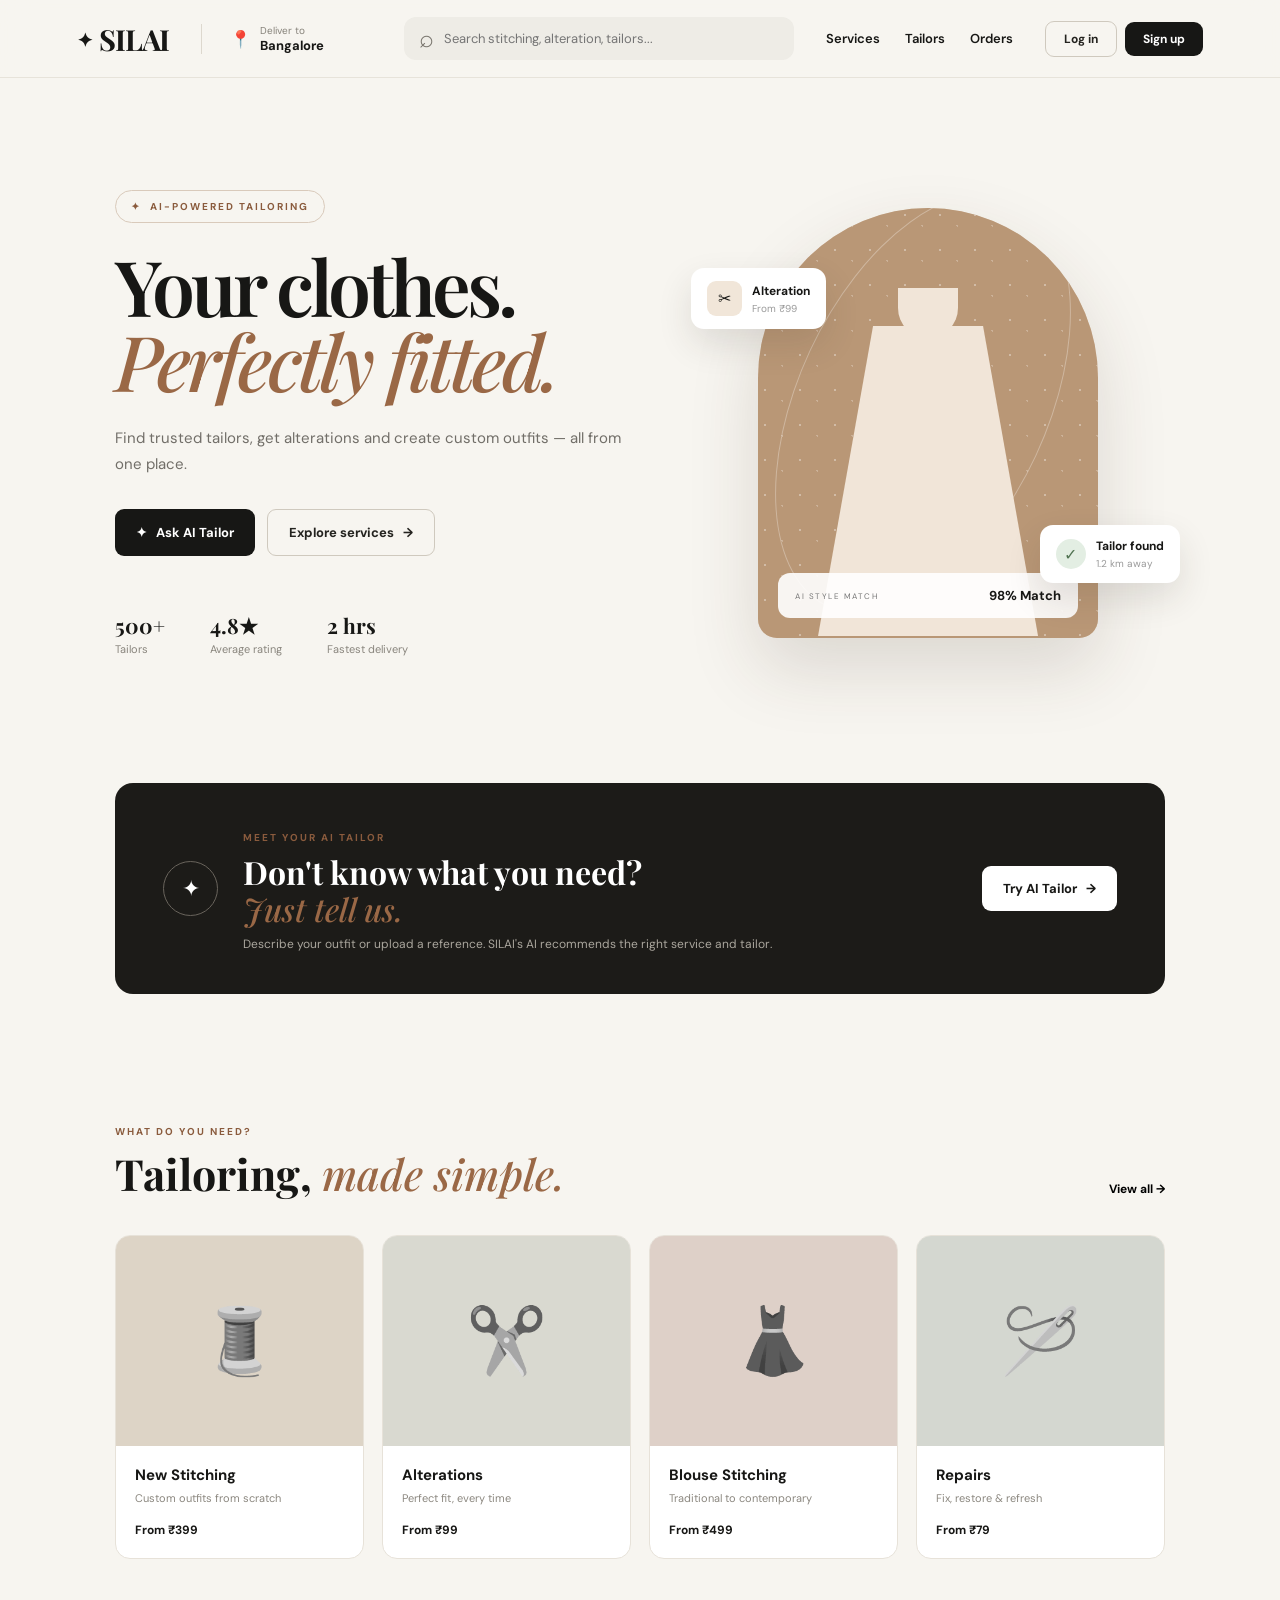
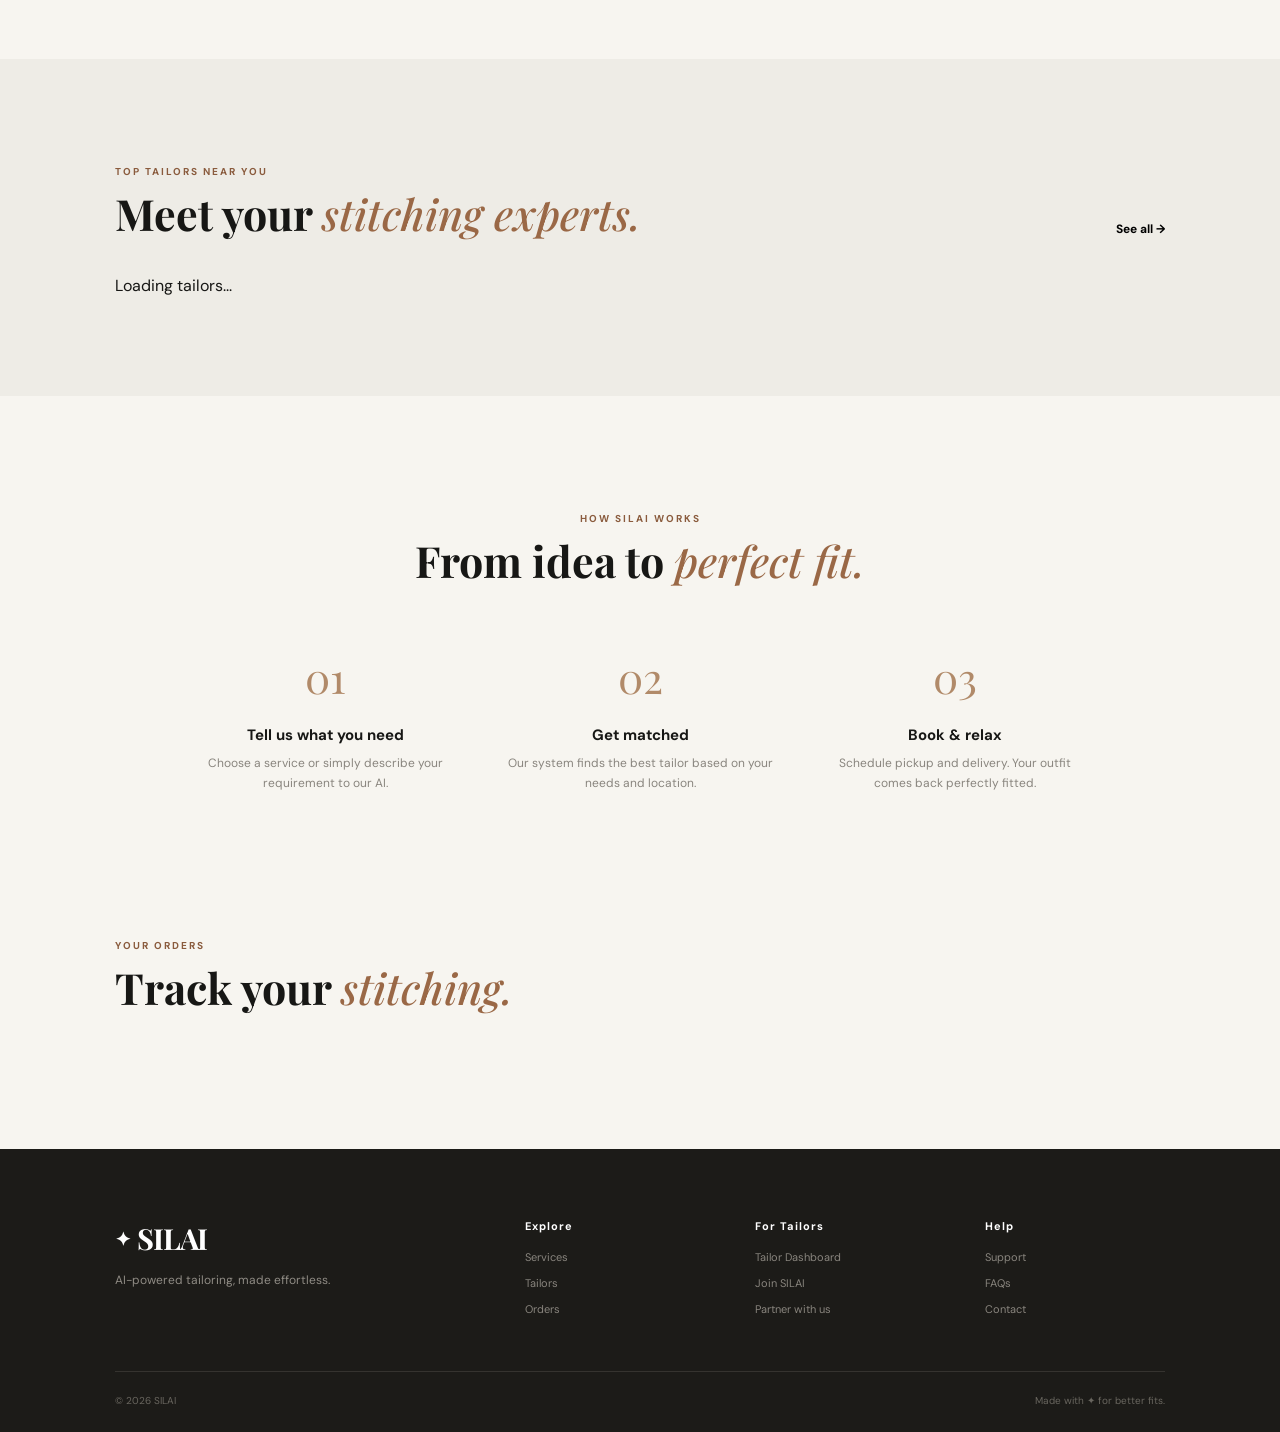
==== commit 0c55f67e: "Update index.html" ====
--- a/index.html
+++ b/index.html
@@ -47,7 +47,10 @@
     <div class="nav-links">
         <a href="#services">Services</a>
         <a href="#tailors">Tailors</a>
-        <a href="#orders">Orders</a>
+        <a href="#orders" class="nav-orders-link">
+            Orders
+            <span class="nav-order-badge" id="navOrderBadge" style="display:none">0</span>
+        </a>
         <!-- a href="tailor-dashboard.html" class="nav-tailor-link">✂️ Tailor Dashboard</a -->
     </div>
 
@@ -337,7 +340,7 @@
 
     <div class="how-header">
 
-        <span class="section-label">HOW SUI WORKS</span>
+        <span class="section-label">HOW SILAI WORKS</span>
 
         <h2>
             From idea to
@@ -402,56 +405,27 @@
      ORDERS
 ========================================================= -->
 
+<!-- =========================================================
+     ORDERS
+========================================================= -->
+
 <section class="section order-section" id="orders">
 
-    <div class="order-card">
-
-        <div class="order-left">
-
-            <span class="section-label">YOUR LATEST ORDER</span>
-
-            <h2>
-                Your clothes are
-                <em>on their way.</em>
-            </h2>
-
-            <p>Your latest order details will appear here.</p>
-
-        </div>
-
-
-        <div class="tracking">
-
-            <div class="track-step active">
-                <span>✓</span>
-                <small>Booked</small>
-            </div>
-
-            <div class="track-line active"></div>
-
-            <div class="track-step active">
-                <span>✓</span>
-                <small>Picked up</small>
-            </div>
-
-            <div class="track-line"></div>
-
-            <div class="track-step">
-                <span>03</span>
-                <small>Stitching</small>
-            </div>
-
-            <div class="track-line"></div>
-
-            <div class="track-step">
-                <span>04</span>
-                <small>Delivered</small>
-            </div>
-
-        </div>
-
-    </div>
-
+    <div class="section-heading">
+        <div>
+            <span class="section-label">YOUR ORDERS</span>
+            <h2>Track your <em>stitching.</em></h2>
+        </div>
+    </div>
+
+    <!-- Shown when not logged in -->
+    <div class="orders-login-prompt" id="ordersLoginPrompt" style="display:none;">
+        <p>Log in to see your orders.</p>
+        <button class="primary-btn" onclick="openAuth('login')">Log in →</button>
+    </div>
+
+    <!-- Order list -->
+    <div class="customer-orders-list" id="customerOrdersList"></div>
 </section>
 
 
@@ -467,7 +441,7 @@
 
             <div class="logo">
                 <span class="logo-icon">✦</span>
-                SUI
+                SILAI
             </div>
 
             <p>
@@ -494,7 +468,7 @@
             <h4>For Tailors</h4>
 
             <a href="tailor-dashboard.html">Tailor Dashboard</a>
-            <a href="#">Join SUI</a>
+            <a href="#">Join SILAI</a>
             <a href="#">Partner with us</a>
 
         </div>
@@ -515,7 +489,7 @@
 
     <div class="footer-bottom">
 
-        <span>© 2026 SUI</span>
+        <span>© 2026 SILAI</span>
 
         <span>Made with ✦ for better fits.</span>
 
@@ -597,6 +571,24 @@
 
 
 <!-- =========================================================
+     SHOP CLOSED MODAL
+========================================================= -->
+
+<div class="modal-overlay" id="shopClosedModal">
+    <div class="shop-closed-modal">
+        <button class="close-btn" onclick="closeShopClosed()">×</button>
+        <div class="shop-closed-icon" id="shopClosedIcon">🔒</div>
+        <span class="section-label" id="shopClosedName">Shop name</span>
+        <h2 id="shopClosedLine1">Shop is Closed</h2>
+        <p id="shopClosedLine2">Check back later.</p>
+        <div class="shop-closed-actions">
+            <button class="primary-btn" onclick="closeShopClosed()">Got it</button>
+        </div>
+    </div>
+</div>
+
+
+<!-- =========================================================
      BOOKING MODAL
 ========================================================= -->
 
@@ -609,7 +601,8 @@
         <span class="section-label">PLACE AN ORDER</span>
 
         <h2 id="bookingTitle">Book Tailor</h2>
-        <p id="bookingSubtitle" style="color:#858179;font-size:13px;margin-bottom:20px;"></p>
+        <p id="bookingSubtitle" style="color:#858179;font-size:13px;margin-bottom:4px;"></p>
+        <p id="bookingLocation" style="color:#aaa49a;font-size:12px;margin-bottom:20px;display:none;">📍</p>
 
         <!-- SERVICE CHIPS -->
         <div class="bk-section-label">What do you need?</div>
@@ -694,7 +687,7 @@
             <button class="back-btn" onclick="goBack()">← Back</button>
             <div class="modal-icon">✦</div>
             <span class="section-label" id="loginRoleLabel">CUSTOMER LOGIN</span>
-            <h2>Welcome <em>back.</em></h2>
+            <h2 id="authHeading">Welcome <em>back.</em></h2>
 
             <div class="auth-tabs">
                 <button class="auth-tab active" onclick="switchTab('login')">Log in</button>
@@ -714,6 +707,9 @@
                 <div class="auth-error" id="loginError"></div>
                 <button class="primary-btn auth-submit-btn" onclick="handleLogin()">
                     Log in →
+                </button>
+                <button class="forgot-password-btn" onclick="handleForgotPassword()">
+                    Forgot password?
                 </button>
             </div>
 
@@ -749,6 +745,30 @@
                             <option>Custom Design</option>
                         </select>
                     </div>
+                    <div class="field-group">
+                        <label>Shop Locality / Area</label>
+                        <div class="location-input-row">
+                            <input type="text" id="signupLocality" placeholder="e.g. Koramangala, SG Palya">
+                            <button type="button" class="location-pin-btn" onclick="getTailorLocation()" title="Use my current location">📍</button>
+                        </div>
+                        <small id="signupLocationStatus" class="location-status-text">Type your area or pinpoint your location.</small>
+                        <input type="hidden" id="shopLatitude">
+                        <input type="hidden" id="shopLongitude">
+                    </div>
+                    <div class="addr-grid">
+                        <div class="field-group">
+                            <label>Pincode</label>
+                            <input type="text" id="signupPincode" placeholder="e.g. 560034" maxlength="6" oninput="lookupPincode(this.value)">
+                        </div>
+                        <div class="field-group">
+                            <label>City / District</label>
+                            <input type="text" id="signupCity" placeholder="Auto-filled">
+                        </div>
+                        <div class="field-group">
+                            <label>State</label>
+                            <input type="text" id="signupState" placeholder="Auto-filled">
+                        </div>
+                    </div>
                 </div>
 
                 <div class="field-group">
@@ -789,6 +809,7 @@
         getAuth,
         createUserWithEmailAndPassword,
         signInWithEmailAndPassword,
+        sendPasswordResetEmail,
         signInWithPopup,
         GoogleAuthProvider,
         signOut,
@@ -804,6 +825,8 @@
         addDoc,
         query,
         where,
+        onSnapshot,
+        updateDoc,
         serverTimestamp
     } from "https://www.gstatic.com/firebasejs/10.12.0/firebase-firestore.js";
 
@@ -827,6 +850,23 @@
     let currentUser = null;
     let currentCustomerData = {};
 
+    // Show login prompt in orders section on initial load
+    renderCustomerOrders(null);
+
+    // Silently request user location — used for distance display on tailor cards
+    // No blocking, no error shown — just enriches cards if granted
+    let userLocation = null;
+    if (navigator.geolocation) {
+        navigator.geolocation.getCurrentPosition(
+            (pos) => {
+                userLocation = { lat: pos.coords.latitude, lng: pos.coords.longitude };
+                updateDistancesOnCards();
+            },
+            () => { /* denied — cards just show hours instead */ },
+            { enableHighAccuracy: false, timeout: 8000, maximumAge: 60000 }
+        );
+    }
+
     loadTailors();
 
     async function loadTailors() {
@@ -834,12 +874,34 @@
         if (!grid) return;
 
         try {
-            const snapshot = await getDocs(collection(db, "tailors"));
-            allTailors = snapshot.docs.map(tailorDoc => ({
-                id: tailorDoc.id,
-                ...tailorDoc.data()
-            }));
-            renderTailors(allTailors);
+            // Live listener — re-renders cards whenever any tailor doc changes
+            // (isOpen toggle, vacation dates, profile edits all propagate instantly)
+            onSnapshot(collection(db, "tailors"), (snapshot) => {
+                allTailors = snapshot.docs.map(tailorDoc => ({
+                    id: tailorDoc.id,
+                    ...tailorDoc.data()
+                }));
+                // Preserve any active category filter
+                const banner = document.getElementById("filterBanner");
+                if (banner) {
+                    // Re-apply the current filter against fresh data
+                    const activeService = banner.dataset.service;
+                    const matchSpecialties = SERVICE_MAP[activeService];
+                    if (matchSpecialties) {
+                        const filtered = allTailors.filter(t =>
+                            matchSpecialties.some(s =>
+                                (t.specialty || "").toLowerCase().includes(s.toLowerCase())
+                            )
+                        );
+                        renderTailors(filtered);
+                        return;
+                    }
+                }
+                renderTailors(allTailors);
+            }, (error) => {
+                grid.innerHTML = "<p class=\"tailor-empty\">Tailors are unavailable right now.</p>";
+                console.error("Tailor directory loading failed:", error);
+            });
         } catch (error) {
             grid.innerHTML = "<p class=\"tailor-empty\">Tailors are unavailable right now.</p>";
             console.error("Tailor directory loading failed:", error);
@@ -862,10 +924,26 @@
             const photoClass = ["photo-one", "photo-two", "photo-three"][index % 3];
             const tailorId   = escapeHTML(tailor.id);
 
+            // Availability indicator
+            const unavail = getShopUnavailableMessage(tailor);
+            const statusDot = unavail
+                ? `<span class="tailor-status-dot closed" title="${unavail.line1}"></span>`
+                : `<span class="tailor-status-dot open"   title="Open now"></span>`;
+            const bookBtnLabel = unavail ? "Closed" : "Book Tailor";
+            const vacationTag  = (tailor.vacationStart && tailor.vacationEnd && new Date().toISOString().slice(0,10) >= tailor.vacationStart && new Date().toISOString().slice(0,10) <= tailor.vacationEnd)
+                ? `<span class="tailor-vacation-tag">🏖️ On vacation</span>` : "";
+
+            // Show only the first segment of location (area name, not full address)
+            const locationShort = tailor.location
+                ? escapeHTML(tailor.location.split(",")[0].trim())
+                : "";
+            const phone = tailor.phone ? escapeHTML(tailor.phone) : "";
+
             return `
                 <div class="tailor-card">
                     <div class="tailor-photo ${photoClass}" id="tphoto-${tailorId}">
                         <span class="verified">✓</span>
+                        ${statusDot}
                     </div>
                     <div class="tailor-content">
                         <div class="tailor-title">
@@ -876,31 +954,44 @@
                             <div class="rating">${rating ? `★ ${rating.toFixed(1)}` : "New"}</div>
                         </div>
                         <div class="tailor-tags">
-                            <span>${specialty}</span>
-                            ${tailor.location ? `<span>📍 ${escapeHTML(tailor.location)}</span>` : ""}
+                            ${locationShort ? `<span>📍 ${locationShort}</span>` : ""}
+                            ${vacationTag}
                         </div>
                         <div class="tailor-bottom">
-                            <span>⏰ ${escapeHTML(tailor.openingTime || "9:00")}–${escapeHTML(tailor.closingTime || "19:00")}</span>
+                            <span id="tdist-${tailorId}">⏰ ${escapeHTML(tailor.openingTime || "9:00")}–${escapeHTML(tailor.closingTime || "19:00")}</span>
                             <strong>From ₹${price.toLocaleString("en-IN")}</strong>
                         </div>
-                        <button class="book-btn" onclick="openBookingModal('${tailorId}')">
-                            Book Tailor
-                        </button>
+                        <div class="tailor-actions">
+                            <button class="book-btn ${unavail ? 'book-btn-closed' : ''}" onclick="openBookingModal('${tailorId}')">
+                                ${bookBtnLabel}
+                            </button>
+                            ${phone ? `<a class="tailor-call-btn" href="tel:${phone}" title="Call ${name}">📞</a>` : ""}
+                            ${tailor.lat && tailor.lng
+                                ? `<button class="visit-shop-btn" onclick="openShopDirections(${tailor.lat}, ${tailor.lng}, '${escapeHTML(name)}')" title="Get directions">📍</button>`
+                                : ""}
+                        </div>
                     </div>
                 </div>`;
         }).join("");
 
         // Apply photos
         tailors.forEach((tailor) => {
+            const el = document.getElementById("tphoto-" + tailor.id);
+            if (!el) return;
             if (tailor.photoURL) {
-                const el = document.getElementById("tphoto-" + tailor.id);
-                if (el) {
-                    el.style.backgroundImage  = `url("${String(tailor.photoURL).replace(/"/g, '\\"')}")`;
-                    el.style.backgroundSize   = "cover";
-                    el.style.backgroundPosition = "center";
-                }
+                el.style.backgroundImage    = `url("${String(tailor.photoURL).replace(/"/g, '\\"')}")`;
+                el.style.backgroundSize     = "cover";
+                el.style.backgroundPosition = "center";
+                // hide the decorative ✦ overlay when a real photo is present
+                el.classList.add("has-photo");
+            } else {
+                el.style.backgroundImage = "";
+                el.classList.remove("has-photo");
             }
         });
+
+        // Show distances if user location already available
+        updateDistancesOnCards();
     }
 
     /* =====================================================
@@ -950,6 +1041,7 @@
             banner.className = "filter-banner";
             document.getElementById("tailors").prepend(banner);
         }
+        banner.dataset.service = service;
         banner.innerHTML = `
             <span>Showing tailors for <strong>${service}</strong></span>
             <button onclick="clearFilter()">✕ Clear filter</button>`;
@@ -972,6 +1064,494 @@
     }
 
     /* =====================================================
+       SHOP AVAILABILITY HELPERS
+    ===================================================== */
+
+    const DAY_NAMES = ["Sun","Mon","Tue","Wed","Thu","Fri","Sat"];
+
+    function getShopUnavailableMessage(tailor) {
+        const now   = new Date();
+        const today = now.toISOString().slice(0, 10);
+
+        // 1. Vacation window — highest priority
+        if (tailor.vacationStart && tailor.vacationEnd && tailor.vacationEnd >= today) {
+            if (today >= tailor.vacationStart && today <= tailor.vacationEnd) {
+                const endDate    = new Date(tailor.vacationEnd);
+                const endStr     = endDate.toLocaleDateString("en-IN", { day: "numeric", month: "long" });
+                const reopenDate = new Date(tailor.vacationEnd);
+                reopenDate.setDate(reopenDate.getDate() + 1);
+                const reopenStr  = reopenDate.toLocaleDateString("en-IN", { day: "numeric", month: "long" });
+                return {
+                    type: "vacation",
+                    line1: "Taking a break",
+                    line2: `On vacation until ${endStr}. Back and accepting orders from ${reopenStr}.`
+                };
+            }
+        }
+
+        // 2. Manual isOpen toggle — if explicitly set to false, shop is closed
+        // isOpen can be: true (open), false (closed), or undefined (never set = treat as open)
+        if (tailor.isOpen === false) {
+            return {
+                type: "closed",
+                line1: "Shop is Closed",
+                line2: getNextOpenMessage(tailor, now)
+            };
+        }
+
+        // 3. Working hours / day — only check if tailor has set working days
+        // If workingDays is not set, skip this check (don't block unnecessarily)
+        if (tailor.workingDays && tailor.workingDays.length > 0 && tailor.openingTime && tailor.closingTime) {
+            const dayName   = DAY_NAMES[now.getDay()];
+            const [openH, openM]   = tailor.openingTime.split(":").map(Number);
+            const [closeH, closeM] = tailor.closingTime.split(":").map(Number);
+            const nowMins   = now.getHours() * 60 + now.getMinutes();
+            const openMins  = openH * 60 + openM;
+            const closeMins = closeH * 60 + closeM;
+
+            if (!tailor.workingDays.includes(dayName) || nowMins < openMins || nowMins >= closeMins) {
+                return {
+                    type: "closed",
+                    line1: "Shop is Closed",
+                    line2: getNextOpenMessage(tailor, now)
+                };
+            }
+        }
+
+        return null; // shop is open
+    }
+
+    function getNextOpenMessage(tailor, now) {
+        const workingDays = tailor.workingDays || ["Mon","Tue","Wed","Thu","Fri","Sat"];
+        const openTime    = tailor.openingTime || "09:00";
+        const closeTime   = tailor.closingTime || "19:00";
+
+        // Check if shop opens later today
+        const dayName  = DAY_NAMES[now.getDay()];
+        const [openH, openM]   = openTime.split(":").map(Number);
+        const [closeH, closeM] = closeTime.split(":").map(Number);
+        const nowMins   = now.getHours() * 60 + now.getMinutes();
+        const openMins  = openH * 60 + openM;
+        const closeMins = closeH * 60 + closeM;
+
+        if (workingDays.includes(dayName) && nowMins < openMins) {
+            return `Opens today at ${fmtTime(openTime)}.`;
+        }
+
+        // Find next working day
+        for (let i = 1; i <= 7; i++) {
+            const nextDate = new Date(now);
+            nextDate.setDate(now.getDate() + i);
+            const nextDay = DAY_NAMES[nextDate.getDay()];
+            if (workingDays.includes(nextDay)) {
+                const label = i === 1 ? "tomorrow" : nextDay;
+                return `Next open ${label} at ${fmtTime(openTime)}.`;
+            }
+        }
+
+        return `Working hours: ${fmtTime(openTime)} – ${fmtTime(closeTime)}.`;
+    }
+
+    function fmtTime(t) {
+        if (!t) return "";
+        const [h, m] = t.split(":").map(Number);
+        const suffix = h >= 12 ? "PM" : "AM";
+        const h12    = h % 12 || 12;
+        return `${h12}:${String(m).padStart(2, "0")} ${suffix}`;
+    }
+
+    function showShopClosedModal(tailor, msg) {
+        const shopName = tailor.shop || tailor.name || "This shop";
+        const icon = msg.type === "vacation" ? "🏖️" : "🔒";
+        document.getElementById("shopClosedName").textContent = shopName;
+        document.getElementById("shopClosedIcon").textContent = icon;
+        document.getElementById("shopClosedLine1").textContent = msg.line1;
+        document.getElementById("shopClosedLine2").textContent = msg.line2;
+        document.getElementById("shopClosedModal").classList.add("show");
+    }
+
+    window.closeShopClosed = function() {
+        document.getElementById("shopClosedModal").classList.remove("show");
+    };
+
+    /* =====================================================
+       TAILOR LOCATION — GPS PINPOINT
+    ===================================================== */
+
+    window.getTailorLocation = function() {
+        if (!navigator.geolocation) {
+            showToast("Geolocation is not supported by your browser.");
+            return;
+        }
+        const statusEl = document.getElementById("signupLocationStatus");
+        const btn      = document.querySelector(".location-pin-btn");
+        if (statusEl) statusEl.textContent = "Getting your location...";
+        if (btn)      btn.textContent = "⏳";
+
+        navigator.geolocation.getCurrentPosition(
+            async (pos) => {
+                const lat = pos.coords.latitude;
+                const lng = pos.coords.longitude;
+
+                document.getElementById("shopLatitude").value  = lat;
+                document.getElementById("shopLongitude").value = lng;
+
+                // Reverse geocode to get a human-readable area name
+                try {
+                    const res  = await fetch(
+                        `https://nominatim.openstreetmap.org/reverse?lat=${lat}&lon=${lng}&format=json`
+                    );
+                    const data = await res.json();
+                    const area = data.address?.suburb
+                        || data.address?.neighbourhood
+                        || data.address?.town
+                        || data.address?.city
+                        || data.address?.county
+                        || "";
+                    const city = data.address?.city || data.address?.state_district || "";
+                    const label = [area, city].filter(Boolean).join(", ");
+
+                    // Fill structured address fields
+                    const localityEl = document.getElementById("signupLocality");
+                    const cityEl     = document.getElementById("signupCity");
+                    const stateEl    = document.getElementById("signupState");
+                    const pincodeEl  = document.getElementById("signupPincode");
+                    if (localityEl && !localityEl.value) localityEl.value = area;
+                    if (cityEl     && !cityEl.value)     cityEl.value     = city;
+                    if (stateEl    && !stateEl.value)    stateEl.value    = data.address?.state || "";
+                    if (pincodeEl  && !pincodeEl.value)  pincodeEl.value  = data.address?.postcode || "";
+
+                    if (statusEl) statusEl.textContent = `📍 ${label || `${lat.toFixed(4)}, ${lng.toFixed(4)}`}`;
+                    if (statusEl) statusEl.style.color = "#22b573";
+                } catch {
+                    if (statusEl) statusEl.textContent = `📍 Location pinpointed (${lat.toFixed(4)}, ${lng.toFixed(4)})`;
+                    if (statusEl) statusEl.style.color = "#22b573";
+                }
+
+                if (btn) btn.textContent = "✓";
+                showToast("Location pinpointed ✦");
+            },
+            (err) => {
+                if (btn) btn.textContent = "📍";
+                const msg = err.code === 1 ? "Location access denied." : "Could not get location.";
+                if (statusEl) { statusEl.textContent = msg; statusEl.style.color = "#e64c2b"; }
+                showToast(msg);
+            },
+            { enableHighAccuracy: true, timeout: 10000, maximumAge: 0 }
+        );
+    };
+
+    /* =====================================================
+       PINCODE LOOKUP — India Post API (free, no key needed)
+    ===================================================== */
+
+    window.lookupPincode = async function(pin) {
+        if (pin.length !== 6 || !/^\d{6}$/.test(pin)) return;
+        const cityEl  = document.getElementById("signupCity");
+        const stateEl = document.getElementById("signupState");
+        if (cityEl)  cityEl.placeholder  = "Looking up...";
+        if (stateEl) stateEl.placeholder = "Looking up...";
+        try {
+            const res  = await fetch(`https://api.postalpincode.in/pincode/${pin}`);
+            const json = await res.json();
+            if (json[0]?.Status === "Success") {
+                const post = json[0].PostOffice[0];
+                if (cityEl)  { cityEl.value  = post.District || post.Division || ""; cityEl.placeholder  = "City / District"; }
+                if (stateEl) { stateEl.value = post.State || "";                     stateEl.placeholder = "State"; }
+            } else {
+                if (cityEl)  cityEl.placeholder  = "City / District";
+                if (stateEl) stateEl.placeholder = "State";
+            }
+        } catch {
+            if (cityEl)  cityEl.placeholder  = "City / District";
+            if (stateEl) stateEl.placeholder = "State";
+        }
+    };
+
+    /* =====================================================
+       VISIT SHOP — open Google Maps directions from user location
+    ===================================================== */
+
+    window.openShopDirections = function(shopLat, shopLng, shopName) {
+        if (!navigator.geolocation) {
+            window.open(`https://www.google.com/maps?q=${shopLat},${shopLng}`, "_blank");
+            return;
+        }
+        showToast("Getting your location...");
+        navigator.geolocation.getCurrentPosition(
+            (pos) => {
+                const url = `https://www.google.com/maps/dir/?api=1` +
+                    `&origin=${pos.coords.latitude},${pos.coords.longitude}` +
+                    `&destination=${shopLat},${shopLng}` +
+                    `&travelmode=driving`;
+                window.open(url, "_blank");
+            },
+            () => {
+                window.open(`https://www.google.com/maps?q=${shopLat},${shopLng}`, "_blank");
+            },
+            { enableHighAccuracy: true, timeout: 8000, maximumAge: 0 }
+        );
+    };
+
+    /* =====================================================
+       DISTANCE HELPERS
+    ===================================================== */
+
+    function haversineKm(lat1, lng1, lat2, lng2) {
+        const R    = 6371;
+        const dLat = (lat2 - lat1) * Math.PI / 180;
+        const dLng = (lng2 - lng1) * Math.PI / 180;
+        const a    = Math.sin(dLat / 2) ** 2
+                   + Math.cos(lat1 * Math.PI / 180)
+                   * Math.cos(lat2 * Math.PI / 180)
+                   * Math.sin(dLng / 2) ** 2;
+        return R * 2 * Math.atan2(Math.sqrt(a), Math.sqrt(1 - a));
+    }
+
+    function updateDistancesOnCards() {
+        if (!userLocation) return;
+        allTailors.forEach(tailor => {
+            if (!tailor.lat || !tailor.lng) return;
+            const el = document.getElementById("tdist-" + tailor.id);
+            if (!el) return;
+            const km  = haversineKm(userLocation.lat, userLocation.lng, tailor.lat, tailor.lng);
+            const label = km < 1
+                ? `📍 ${Math.round(km * 1000)} m away`
+                : `📍 ${km.toFixed(1)} km away`;
+            el.textContent = label;
+        });
+    }
+
+    /* =====================================================
+       CUSTOMER ORDERS — LIVE LISTENER
+    ===================================================== */
+
+    let ordersUnsubscribe = null;
+
+    function listenToCustomerOrders(uid) {
+        // Detach any previous listener
+        if (ordersUnsubscribe) { ordersUnsubscribe(); ordersUnsubscribe = null; }
+
+        const q = query(
+            collection(db, "orders"),
+            where("customerId", "==", uid)
+        );
+
+        ordersUnsubscribe = onSnapshot(q, (snap) => {
+            const orders = snap.docs
+                .map(d => ({ id: d.id, ...d.data() }))
+                .sort((a, b) => {
+                    // Sort newest first using createdAt timestamp
+                    const ta = a.createdAt?.toMillis?.() || 0;
+                    const tb = b.createdAt?.toMillis?.() || 0;
+                    return tb - ta;
+                });
+            renderCustomerOrders(orders);
+        }, (err) => {
+            console.error("Customer orders listener:", err);
+        });
+    }
+
+    function renderCustomerOrders(orders) {
+        const list        = document.getElementById("customerOrdersList");
+        const loginPrompt = document.getElementById("ordersLoginPrompt");
+        if (!list) return;
+
+        // Not logged in
+        if (orders === null) {
+            loginPrompt.style.display = "block";
+            list.innerHTML = "";
+            return;
+        }
+        loginPrompt.style.display = "none";
+
+        // Update nav badge — show count of pending + in-progress
+        const activeCount = orders.filter(o => o.status === "pending" || o.status === "in-progress").length;
+        const badge = document.getElementById("navOrderBadge");
+        if (badge) {
+            badge.textContent   = activeCount;
+            badge.style.display = activeCount > 0 ? "inline-flex" : "none";
+        }
+
+        if (!orders.length) {
+            list.innerHTML = `
+                <div class="cust-orders-empty">
+                    <div class="cust-orders-empty-icon">🧵</div>
+                    <h3>No orders yet</h3>
+                    <p>Book a tailor to get started.</p>
+                    <button class="primary-btn" onclick="document.getElementById('tailors').scrollIntoView({behavior:'smooth'})">
+                        Find a Tailor →
+                    </button>
+                </div>`;
+            return;
+        }
+
+        list.innerHTML = orders.map(o => buildOrderCard(o)).join("");
+    }
+
+    const STATUS_CONFIG = {
+        "pending":            { cls: "orange", label: "Pending",            icon: "⏳", desc: "Waiting for tailor to accept" },
+        "in-progress":        { cls: "blue",   label: "In Progress",        icon: "✂️", desc: "Your tailor is working on it" },
+        "completed":          { cls: "green",  label: "Completed",          icon: "✓",  desc: "Ready for pickup / delivered" },
+        "cancelled":          { cls: "red",    label: "Rejected",           icon: "✕",  desc: "The tailor couldn't take this order" },
+        "customer-cancelled": { cls: "red",    label: "Cancelled by you",   icon: "✕",  desc: "You cancelled this order" },
+    };
+
+    function buildOrderCard(o) {
+        const cfg     = STATUS_CONFIG[o.status] || { cls: "grey", label: o.status, icon: "•", desc: "" };
+        const dateStr = o.createdAt?.toDate
+            ? o.createdAt.toDate().toLocaleDateString("en-IN", { day:"numeric", month:"short", year:"numeric" })
+            : (o.date || "—");
+        const amount  = o.amount ? "₹" + Number(o.amount).toLocaleString("en-IN") : "";
+
+        // 2-minute cancellation window — only for pending orders
+        const CANCEL_WINDOW_MS = 2 * 60 * 1000;
+        let cancelHtml = "";
+        if (o.status === "pending" && o.createdAt?.toDate) {
+            const ageMs = Date.now() - o.createdAt.toDate().getTime();
+            if (ageMs < CANCEL_WINDOW_MS) {
+                const secsLeft = Math.ceil((CANCEL_WINDOW_MS - ageMs) / 1000);
+                cancelHtml = `
+                    <div class="co-cancel-row">
+                        <button class="co-cancel-btn" onclick="cancelOrder('${o.id}')" id="cancel-${o.id}">
+                            Cancel order
+                        </button>
+                        <span class="co-cancel-timer" id="timer-${o.id}">${secsLeft}s left</span>
+                    </div>`;
+            }
+        }
+
+        // Rating UI — only for completed orders
+        let ratingHtml = "";
+        if (o.status === "completed") {
+            if (o.rating) {
+                ratingHtml = `
+                    <div class="co-rating-done">
+                        <span class="co-stars-display">${"★".repeat(o.rating)}${"☆".repeat(5 - o.rating)}</span>
+                        <span>Your rating</span>
+                    </div>`;
+            } else {
+                // Show star input
+                ratingHtml = `
+                    <div class="co-rating-prompt">
+                        <span>Rate your experience</span>
+                        <div class="co-stars" id="stars-${o.id}">
+                            ${[1,2,3,4,5].map(s =>
+                                `<button class="co-star" onclick="submitRating('${o.id}', ${s})" title="${s} star${s>1?'s':''}">☆</button>`
+                            ).join("")}
+                        </div>
+                    </div>`;
+            }
+        }
+
+        return `
+        <div class="co-card co-${cfg.cls}">
+            <div class="co-card-header co-header-${cfg.cls}">
+                <div class="co-header-left">
+                    <span class="co-status-icon">${cfg.icon}</span>
+                    <div>
+                        <div class="co-status-label">${cfg.label}</div>
+                        <div class="co-date">${dateStr}</div>
+                    </div>
+                </div>
+                <div class="co-amount">${amount}</div>
+            </div>
+            <div class="co-card-body">
+                <div class="co-tailor-name">${escapeHTML(o.tailorShop || o.tailorName || "Tailor")}</div>
+                <div class="co-meta-row">
+                    <span class="co-service-tag">${escapeHTML(o.service || "Tailoring")}</span>
+                    <span class="co-order-id">#${o.id.slice(-6).toUpperCase()}</span>
+                </div>
+                ${cfg.desc ? `<p class="co-status-desc">${cfg.desc}</p>` : ""}
+                <div class="co-progress-track">
+                    <div class="co-progress-step ${['pending','in-progress','completed'].includes(o.status) ? 'done' : ''}">
+                        <span></span><small>Placed</small>
+                    </div>
+                    <div class="co-progress-line ${['in-progress','completed'].includes(o.status) ? 'done' : ''}"></div>
+                    <div class="co-progress-step ${['in-progress','completed'].includes(o.status) ? 'done' : ''}">
+                        <span></span><small>Accepted</small>
+                    </div>
+                    <div class="co-progress-line ${o.status === 'completed' ? 'done' : ''}"></div>
+                    <div class="co-progress-step ${o.status === 'completed' ? 'done' : ''}">
+                        <span></span><small>Done</small>
+                    </div>
+                </div>
+            </div>
+            ${o.description ? `
+            <div class="co-detail">
+                <span>Your request</span>
+                <p>${escapeHTML(o.description)}</p>
+            </div>` : ""}
+            ${o.measurements ? `
+            <div class="co-detail">
+                <span>Measurements</span>
+                <p>${escapeHTML(o.measurements)}</p>
+            </div>` : ""}
+            ${ratingHtml}
+            ${cancelHtml}
+        </div>`;
+    }
+
+    window.submitRating = async function(orderId, stars) {
+        try {
+            await updateDoc(doc(db, "orders", orderId), { rating: stars });
+        } catch (err) {
+            showToast("Could not save rating. Please try again.");
+            console.error(err);
+        }
+    };
+
+    window.cancelOrder = async function(orderId) {
+        try {
+            await updateDoc(doc(db, "orders", orderId), { status: "customer-cancelled" });
+            showToast("Order cancelled.");
+        } catch (err) {
+            showToast("Could not cancel. Please try again.");
+            console.error(err);
+        }
+    };
+
+    // Live countdown timers — tick every second, remove cancel button when window expires
+    setInterval(() => {
+        document.querySelectorAll(".co-cancel-timer").forEach(timerEl => {
+            const orderId  = timerEl.id.replace("timer-", "");
+            const cancelBtn = document.getElementById("cancel-" + orderId);
+            const row       = timerEl.closest(".co-cancel-row");
+            const secsLeft  = parseInt(timerEl.textContent) - 1;
+            if (secsLeft <= 0) {
+                if (row) row.remove();
+            } else {
+                timerEl.textContent = secsLeft + "s left";
+            }
+        });
+    }, 1000);
+
+    // Star hover effect — delegate from document
+    document.addEventListener("mouseover", (e) => {
+        const star = e.target.closest(".co-star");
+        if (!star) return;
+        const container = star.closest(".co-stars");
+        if (!container) return;
+        const stars = [...container.querySelectorAll(".co-star")];
+        const idx   = stars.indexOf(star);
+        stars.forEach((s, i) => {
+            s.textContent = i <= idx ? "★" : "☆";
+            s.classList.toggle("hovered", i <= idx);
+        });
+    });
+
+    document.addEventListener("mouseout", (e) => {
+        const star = e.target.closest(".co-star");
+        if (!star) return;
+        const container = star.closest(".co-stars");
+        if (!container) return;
+        container.querySelectorAll(".co-star").forEach(s => {
+            s.textContent = "☆";
+            s.classList.remove("hovered");
+        });
+    });
+
+    /* =====================================================
        BOOKING MODAL
     ===================================================== */
 
@@ -988,11 +1568,33 @@
         bookingTailor = allTailors.find(t => t.id === tailorId);
         if (!bookingTailor) return;
 
+        // --- Shop availability check ---
+        const unavailMsg = getShopUnavailableMessage(bookingTailor);
+        if (unavailMsg) {
+            showShopClosedModal(bookingTailor, unavailMsg);
+            return;
+        }
+
         const name      = bookingTailor.shop || bookingTailor.name || "Tailor";
         const specialty = bookingTailor.specialty || "Tailoring";
 
-        document.getElementById("bookingTitle").textContent = name;
+        document.getElementById("bookingTitle").textContent    = name;
         document.getElementById("bookingSubtitle").textContent = specialty;
+
+        // Show full address in booking modal
+        const locFull = document.getElementById("bookingLocation");
+        if (locFull) {
+            const addr = bookingTailor.address;
+            const parts = addr
+                ? [addr.locality, addr.city, addr.state, addr.pincode].filter(Boolean)
+                : [bookingTailor.location].filter(Boolean);
+            if (parts.length) {
+                locFull.textContent   = "📍 " + parts.join(", ");
+                locFull.style.display = "block";
+            } else {
+                locFull.style.display = "none";
+            }
+        }
 
         // Pre-select service chip that matches specialty
         document.querySelectorAll(".bk-service-chip").forEach(chip => {
@@ -1076,6 +1678,9 @@
             specialty: data.specialty || "Tailoring",
             phone: data.phone || "",
             location: data.location || "",
+            address:  data.address  || {},
+            lat: data.lat || null,
+            lng: data.lng || null,
             bio: data.bio || "",
             photoURL: data.photoURL || "",
             startingPrice: Number(data.startingPrice || 150),
@@ -1125,16 +1730,26 @@
         currentRole = role;
         document.getElementById("stepRole").style.display  = "none";
         document.getElementById("stepLogin").style.display = "block";
-        document.getElementById("loginRoleLabel").textContent =
-            role === "tailor" ? "TAILOR LOGIN" : "CUSTOMER LOGIN";
 
         // show/hide tailor-specific signup fields
         document.getElementById("tailorFields").style.display =
             role === "tailor" ? "block" : "none";
 
-        // go to the pending tab
+        // go to the pending tab — this will set heading + label
         switchTab(window._pendingTab || "login");
     };
+
+    function updateAuthLabels(tab) {
+        const isLogin  = tab === "login";
+        const isTailor = currentRole === "tailor";
+        const roleWord = isTailor ? "TAILOR" : "CUSTOMER";
+        document.getElementById("loginRoleLabel").textContent =
+            isLogin ? `${roleWord} LOGIN` : `${roleWord} SIGN UP`;
+        const heading = document.getElementById("authHeading");
+        if (heading) heading.innerHTML = isLogin
+            ? `Welcome <em>back.</em>`
+            : `Create your <em>account.</em>`;
+    }
 
     window.goBack = function() {
         document.getElementById("stepLogin").style.display = "none";
@@ -1147,6 +1762,7 @@
         tabs[1].classList.toggle("active", tab === "signup");
         document.getElementById("loginFields").style.display  = tab === "login"  ? "block" : "none";
         document.getElementById("signupFields").style.display = tab === "signup" ? "block" : "none";
+        updateAuthLabels(tab);
         clearErrors();
     };
 
@@ -1183,8 +1799,8 @@
 
             if (storedRole !== currentRole) {
                 await signOut(auth);
-                showError("loginError",
-                    `This account is registered as a ${storedRole}. Please select the correct role.`);
+                // Generic error — don't reveal which role the account belongs to
+                showError("loginError", "Incorrect email or password.");
                 return;
             }
 
@@ -1197,6 +1813,26 @@
 
         } catch (err) {
             showError("loginError", friendlyError(err.code));
+        }
+    };
+
+    /* =====================================================
+       AUTH — FORGOT PASSWORD
+    ===================================================== */
+
+    window.handleForgotPassword = async function() {
+        const email = document.getElementById("loginEmail").value.trim();
+        if (!email) {
+            showError("loginError", "Enter your email above, then click Forgot password.");
+            return;
+        }
+        try {
+            await sendPasswordResetEmail(auth, email);
+            showError("loginError", ""); // clear any error
+            showToast("Password reset email sent — check your inbox.");
+        } catch (err) {
+            // Don't reveal whether email exists — always show same message
+            showToast("If that email is registered, a reset link has been sent.");
         }
     };
 
@@ -1211,6 +1847,16 @@
         const password = document.getElementById("signupPassword").value;
         const shop     = document.getElementById("signupShop")?.value.trim();
         const specialty= document.getElementById("signupSpecialty")?.value;
+        const locality = document.getElementById("signupLocality")?.value.trim() || "";
+        const pincode  = document.getElementById("signupPincode")?.value.trim() || "";
+        const city     = document.getElementById("signupCity")?.value.trim() || "";
+        const state    = document.getElementById("signupState")?.value.trim() || "";
+        const lat      = parseFloat(document.getElementById("shopLatitude")?.value) || null;
+        const lng      = parseFloat(document.getElementById("shopLongitude")?.value) || null;
+        // Short display label: "Koramangala, Bangalore"
+        const location = [locality, city].filter(Boolean).join(", ");
+        // Full structured address stored separately
+        const address  = { locality, city, state, pincode };
 
         if (!name || !email || !phone || !password) {
             showError("signupError", "Please fill in all required fields.");
@@ -1245,7 +1891,11 @@
                 const tailorData = {
                     ...userData,
                     shop,
-                    specialty
+                    specialty,
+                    location,
+                    address,
+                    lat,
+                    lng
                 };
 
                 await setDoc(doc(db, "users", cred.user.uid), accountData);
@@ -1385,11 +2035,15 @@
             document.getElementById("menuName").textContent  = name;
             document.getElementById("menuEmail").textContent = user.email;
 
+            // Start live orders listener for this customer
+            listenToCustomerOrders(user.uid);
+
         } else {
             currentUser         = null;
             currentCustomerData = {};
             navAuth.style.display = "flex";
             navUser.style.display = "none";
+            renderCustomerOrders(null); // show login prompt
         }
     });
 
--- a/style.css
+++ b/style.css
@@ -1625,3 +1625,178 @@
 .google-btn:hover {
     box-shadow: 0 4px 12px rgba(20,18,14,.1);
 }
+
+
+/* =========================================================
+   TAILOR DASHBOARD NAV LINK
+========================================================= */
+
+.nav-tailor-link {
+    display: inline-flex;
+    align-items: center;
+    gap: 5px;
+    padding: 7px 14px;
+    background: #171715;
+    color: #f7f5f0 !important;
+    border-radius: 20px;
+    font-size: 13px;
+    font-weight: 600;
+    transition: background 0.2s, transform 0.15s;
+}
+
+.nav-tailor-link:hover {
+    background: #2b2b28;
+    transform: translateY(-1px);
+}
+
+
+/* =========================================================
+   BOOKING MODAL — ORDER FORM
+========================================================= */
+
+.booking-modal {
+    background: #fff;
+    border-radius: 22px;
+    padding: 38px 36px 32px;
+    width: 90%;
+    max-width: 520px;
+    position: relative;
+    animation: modalIn 0.25s ease;
+    max-height: 90vh;
+    overflow-y: auto;
+}
+
+.booking-modal h2 {
+    font-family: "Playfair Display", serif;
+    font-size: 26px;
+    font-weight: 700;
+    color: #171715;
+    margin: 8px 0 0;
+}
+
+.bk-section-label {
+    font-size: 11px;
+    font-weight: 700;
+    text-transform: uppercase;
+    letter-spacing: 0.8px;
+    color: #858179;
+    margin-bottom: 10px;
+}
+
+.bk-chips {
+    display: flex;
+    flex-wrap: wrap;
+    gap: 8px;
+    margin-bottom: 4px;
+}
+
+.bk-service-chip {
+    padding: 8px 16px;
+    border-radius: 20px;
+    border: 1.5px solid #e7e3da;
+    background: #fff;
+    font-size: 13px;
+    font-weight: 500;
+    color: #5a5750;
+    cursor: pointer;
+    transition: all 0.18s;
+    font-family: inherit;
+}
+
+.bk-service-chip:hover {
+    border-color: #c8c2b8;
+    background: #f7f5f0;
+}
+
+.bk-service-chip.active {
+    background: #171715;
+    color: #f7f5f0;
+    border-color: #171715;
+}
+
+.bk-submit-btn {
+    width: 100%;
+    margin-top: 8px;
+    padding: 14px;
+    font-size: 15px;
+}
+
+.booking-modal .field-group label {
+    font-size: 12px;
+    font-weight: 600;
+    text-transform: uppercase;
+    letter-spacing: 0.5px;
+    color: #858179;
+    display: block;
+    margin-bottom: 6px;
+}
+
+.booking-modal .field-group textarea {
+    width: 100%;
+    padding: 12px 14px;
+    border: 1.5px solid #e7e3da;
+    border-radius: 12px;
+    font-size: 14px;
+    font-family: inherit;
+    color: #171715;
+    background: #faf9f6;
+    resize: vertical;
+    outline: none;
+    transition: border-color 0.2s;
+    min-height: 72px;
+}
+
+.booking-modal .field-group textarea:focus {
+    border-color: #2b6be6;
+    background: #fff;
+}
+
+/* =========================================================
+   SERVICE FILTER BANNER
+========================================================= */
+
+.filter-banner {
+    display: flex;
+    align-items: center;
+    justify-content: space-between;
+    background: #171715;
+    color: #f7f5f0;
+    padding: 10px 20px;
+    border-radius: 12px;
+    font-size: 13px;
+    margin-bottom: 20px;
+    width: 100%;
+}
+
+.filter-banner strong {
+    font-weight: 700;
+}
+
+.filter-banner button {
+    background: rgba(247, 245, 240, 0.15);
+    border: none;
+    color: #f7f5f0;
+    font-size: 12px;
+    font-weight: 600;
+    padding: 5px 12px;
+    border-radius: 20px;
+    cursor: pointer;
+    font-family: inherit;
+    transition: background 0.2s;
+}
+
+.filter-banner button:hover {
+    background: rgba(247, 245, 240, 0.25);
+}
+
+/* =========================================================
+   TAILOR EMPTY STATE
+========================================================= */
+
+.tailor-empty {
+    grid-column: 1 / -1;
+    text-align: center;
+    padding: 48px;
+    color: #858179;
+    font-size: 15px;
+}
